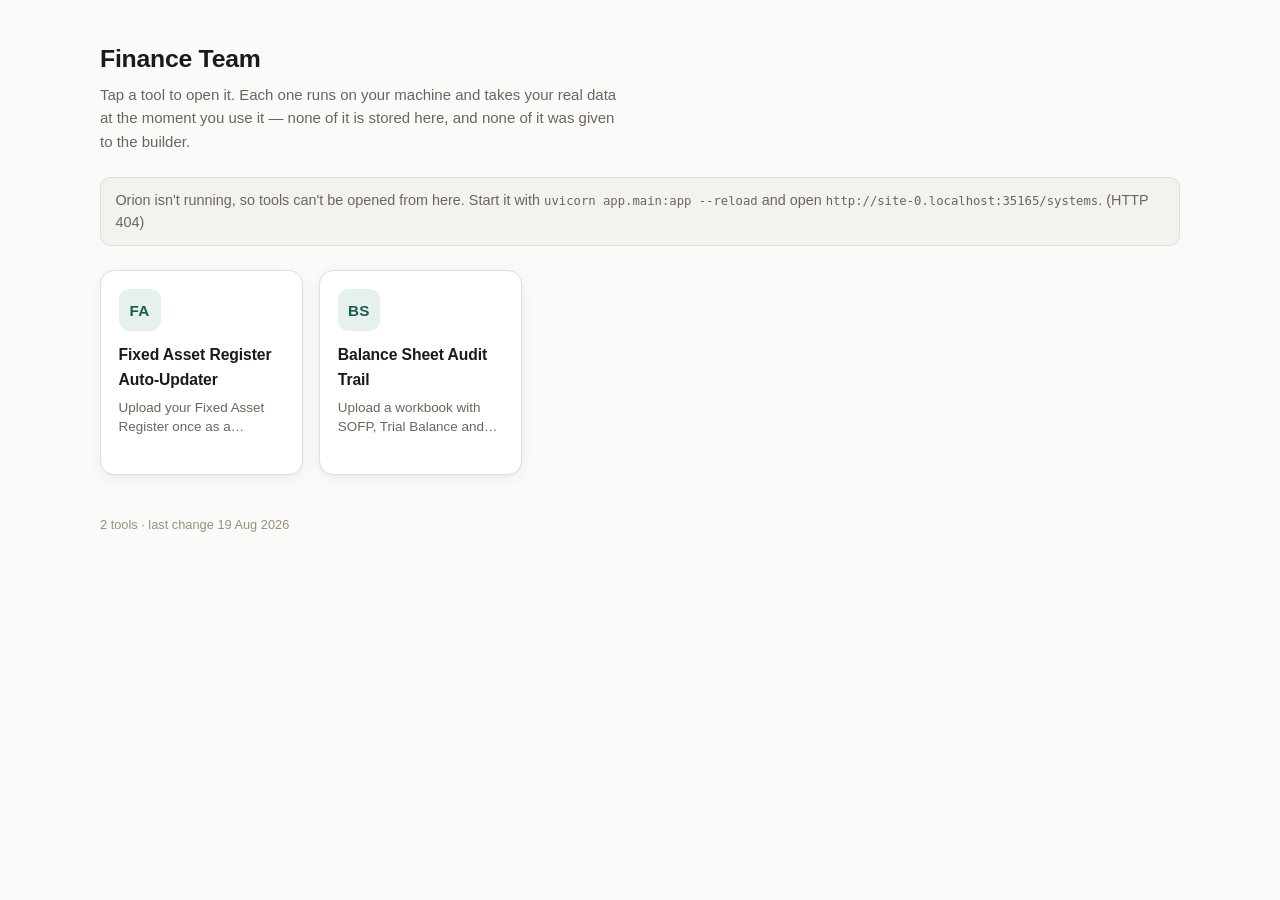
==== index.html @ 0c96b61b "Update fixed-asset-register-auto-updater to v3 Built by Orion — build b_2d794b6d38.  Request: Rather" ====
<!doctype html>
<html lang="en">
<head>
<meta charset="utf-8">
<meta name="viewport" content="width=device-width, initial-scale=1">
<title>Finance Team — tools</title>
<style>
:root {
  --bg: #fbfaf8; --surface: #ffffff; --surface-2: #f4f2ee;
  --border: #e3ded6; --border-strong: #cfc8bd;
  --text: #1c1a17; --text-dim: #6b655c; --text-faint: #97907f;
  --accent: #1f6f5c; --accent-soft: #e6f0ec; --accent-text: #1a5c4d;
  --warn: #8a5a12; --warn-soft: #fbf1de;
  --danger: #9b2c26; --danger-soft: #fbeceb;
  --radius: 10px;
  --shadow: 0 1px 2px rgba(28,26,23,.04), 0 4px 16px rgba(28,26,23,.05);
  --mono: ui-monospace, "SF Mono", Menlo, Consolas, monospace;
}
@media (prefers-color-scheme: dark) {
  :root {
    --bg: #16181a; --surface: #1e2124; --surface-2: #262a2e;
    --border: #333940; --border-strong: #454d56;
    --text: #e9e6e1; --text-dim: #a3a8ae; --text-faint: #757b83;
    --accent: #4db39a; --accent-soft: #1b2f2a; --accent-text: #6fc9b1;
    --warn: #d4a24a; --warn-soft: #2d2618;
    --danger: #e08a83; --danger-soft: #2e1c1b;
    --shadow: 0 1px 2px rgba(0,0,0,.3), 0 4px 16px rgba(0,0,0,.25);
  }
}
* { box-sizing: border-box; }
body {
  margin: 0; padding: 2.5rem 1.5rem 4rem;
  background: var(--bg); color: var(--text);
  font: 15px/1.55 -apple-system, BlinkMacSystemFont, "Segoe UI", Roboto, sans-serif;
}
.wrap { max-width: 1080px; margin: 0 auto; }
header.top { margin-bottom: .5rem; }
h1 { font-size: 1.55rem; margin: 0 0 .3rem; letter-spacing: -.01em; }
.sub { color: var(--text-dim); margin: 0 0 1.5rem; max-width: 62ch; }
.banner {
  border: 1px solid var(--border); background: var(--surface-2);
  color: var(--text-dim); border-radius: var(--radius);
  padding: .7rem .9rem; margin-bottom: 1.5rem; font-size: .9rem;
}
.banner.live { background: var(--accent-soft); border-color: var(--accent); color: var(--accent-text); }
.banner code { font-family: var(--mono); font-size: .85em; }
.grid { display: grid; gap: 1rem; grid-template-columns: repeat(auto-fill, minmax(200px, 1fr)); }
.tile {
  position: relative;
  background: var(--surface); border: 1px solid var(--border);
  border-radius: 14px; box-shadow: var(--shadow);
  padding: 1.15rem 1.1rem 1rem;
  display: flex; flex-direction: column; gap: .45rem;
  cursor: pointer; text-align: left;
  transition: transform .12s ease, border-color .12s ease, box-shadow .12s ease;
}
.tile:hover, .tile:focus-visible {
  transform: translateY(-2px);
  border-color: var(--accent);
  box-shadow: 0 2px 4px rgba(0,0,0,.06), 0 10px 24px rgba(0,0,0,.09);
  outline: none;
}
.tile:active { transform: translateY(0); }
.glyph {
  width: 42px; height: 42px; border-radius: 11px;
  display: grid; place-items: center; margin-bottom: .3rem;
  background: var(--accent-soft); color: var(--accent-text);
  font-weight: 700; font-size: .95rem; letter-spacing: .02em;
}
.tile-name { font-weight: 620; font-size: .98rem; letter-spacing: -.005em; }
.tile-sub {
  color: var(--text-dim); font-size: .84rem; line-height: 1.4;
  display: -webkit-box; -webkit-line-clamp: 2; -webkit-box-orient: vertical;
  overflow: hidden;
}
.tile-status { font-size: .78rem; color: var(--text-faint); min-height: 1.1em; }
.tile-status.up { color: var(--accent-text); font-weight: 600; }
.tile-status.bad { color: var(--danger); }
.tile-status.busy { color: var(--text-dim); }
.tile-stop {
  position: absolute; top: .7rem; right: .7rem;
  font: inherit; font-size: .74rem; padding: .15rem .45rem; cursor: pointer;
  border-radius: 6px; border: 1px solid var(--border-strong);
  background: var(--surface); color: var(--text-dim);
}
.tile-stop:hover { color: var(--danger); border-color: var(--danger); }
/* Running: a quiet dot in the corner, the way a phone marks a live app. */
.tile.is-up .glyph { box-shadow: 0 0 0 2px var(--accent); }
.tile-idle { cursor: default; opacity: .6; }
.tile-idle:hover { transform: none; border-color: var(--border); box-shadow: var(--shadow); }
.tile-idle .glyph { background: var(--surface-2); color: var(--text-faint); }
.empty {
  grid-column: 1 / -1; color: var(--text-dim);
  background: var(--surface); border: 1px dashed var(--border);
  border-radius: 14px; padding: 2rem 1.2rem; text-align: center;
}
.empty h2 { margin: 0 0 .3rem; font-size: 1rem; }
.empty p { margin: 0; font-size: .9rem; }
footer { margin-top: 2.5rem; color: var(--text-faint); font-size: .8rem; }
</style>
</head>
<body>
<div class="wrap">
  <header class="top">
    <h1>Finance Team</h1>
    <p class="sub">Tap a tool to open it. Each one runs on your machine and takes your
    real data at the moment you use it — none of it is stored here, and none of it
    was given to the builder.</p>
  </header>

  <div class="banner" id="banner">Checking whether Orion is running…</div>

  <div class="grid" id="grid">
      <article class="tile" data-slug="fixed-asset-register-auto-updater" role="button" tabindex="0"
               aria-label="Open Fixed Asset Register Auto-Updater" title="Upload your Fixed Asset Register once as a baseline, then each period upload that period&#x27;s invoices and GL; the tool files new purchases into the correct existing asset tab, calculates depreciation the same way the register already does, applies disposals to the matching existing row, and lists anything it couldn&#x27;t confidently resolve for you to handle by hand. — bring: The current Fixed Asset Register as an Excel workbook (.xlsx/.xlsm), uploaded once as the baseline; Each period: the new invoices as PDF or image files (including scans/photos), plus the GL covering those same transactions as .xlsx/.xlsm/.xls/.csv (a flat table with a Date, Amount and Account/Classification header row) — or the same FAR/GL workbook if the GL lives inside it as a sheet">
        <span class="glyph" aria-hidden="true">FA</span>
        <span class="tile-name">Fixed Asset Register Auto-Updater</span>
        <span class="tile-sub">Upload your Fixed Asset Register once as a baseline, then each period upload that period&#x27;s invoices and GL; the tool files new purchases into the correct existing asset tab, calculates depreciation the same way the register already does, applies disposals to the matching existing row, and lists anything it couldn&#x27;t confidently resolve for you to handle by hand.</span>
        <span class="tile-status" data-role="status"></span>
        <button class="tile-stop" data-act="stop" hidden
                aria-label="Stop Fixed Asset Register Auto-Updater">Stop</button>
      </article>

      <article class="tile" data-slug="balance-sheet-audit-trail" role="button" tabindex="0"
               aria-label="Open Balance Sheet Audit Trail" title="Upload a workbook with SOFP, Trial Balance and General Ledger sheets and get a line-by-line audit trail showing how each Statement of Financial Position figure ties back to its supporting TB accounts and GL transactions, with unmapped accounts flagged for you to assign. — bring: An Excel workbook (.xlsx or .xlsm) containing a Statement of Financial Position (SOFP) sheet, a Trial Balance (TB) sheet, and a General Ledger (GL) sheet with one transaction block per account">
        <span class="glyph" aria-hidden="true">BS</span>
        <span class="tile-name">Balance Sheet Audit Trail</span>
        <span class="tile-sub">Upload a workbook with SOFP, Trial Balance and General Ledger sheets and get a line-by-line audit trail showing how each Statement of Financial Position figure ties back to its supporting TB accounts and GL transactions, with unmapped accounts flagged for you to assign.</span>
        <span class="tile-status" data-role="status"></span>
        <button class="tile-stop" data-act="stop" hidden
                aria-label="Stop Balance Sheet Audit Trail">Stop</button>
      </article>
  </div>

  <footer>2 tools · last change 19 Aug 2026</footer>
</div>

<script>
const DATA = {"defaultOrigin": "http://127.0.0.1:8000", "features": [{"assumptions": ["The baseline FAR's existing tab/column layout is exactly what future updates should match; no new tab, column, or asset class is ever added", "The GL is a flat table with a recognizable header row (not a sectioned ledger export with account names as row headings and no repeated header)", "An invoice matches a GL line by amount + date within a tolerance window, boosted by vendor/reference where present; more than one plausible match is treated as an exception rather than guessed", "The period each run covers is derived automatically from the register's own last recorded closing position through to the latest transaction date found in that run's own files \u2014 never asked of the user", "Only text-based PDFs and plain image files (PNG/JPG/TIFF/BMP) are read automatically via the built-in local OCR engine; scanned PDFs without a text layer are not"], "created_at": "2026-08-18T18:51:06.018829+00:00", "expects": ["The current Fixed Asset Register as an Excel workbook (.xlsx/.xlsm), uploaded once as the baseline", "Each period: the new invoices as PDF or image files (including scans/photos), plus the GL covering those same transactions as .xlsx/.xlsm/.xls/.csv (a flat table with a Date, Amount and Account/Classification header row) \u2014 or the same FAR/GL workbook if the GL lives inside it as a sheet"], "gaps": ["Reading a 'sectioned ledger' style register (account-code-and-name row followed by unlabeled purchase rows, no repeated header, running-total rows like 'Initial Balance'/'Subtotal' interspersed) was requested but is not implemented in this version \u2014 the finance user tried an earlier attempt at this and asked to undo it, so the tool still requires the GL to be a flat table with a recognizable header row; a sectioned-ledger register upload will be reported as unrecognized rather than parsed", "Vendor/tax/approval information is not extracted from invoices, and disposals are recognized only from GL narration keywords (disposal, written off, scrap, sold), not from an explicit disposal flag"], "history": [{"at": "2026-08-18T18:51:06.018829+00:00", "build_id": "b_fd56922892", "prompt": "Develop an automated Fixed Asset Register (FAR) Update Feature for our centralized Accounting & Finance Dashboard.\r\n\r\nThe purpose of this feature is to continuously update an existing Fixed Asset Register from its current closing position onwards, without requiring the user to rebuild or manually update the FAR.\r\n\r\nThe user will upload the existing FAR ONCE as the BASELINE. The uploaded FAR is the source of truth for the existing FAR structure and accounting treatment. The feature must inspect the uploaded FAR and automatically understand its existing tabs, asset classes, columns, formatting, depreciation rates, depreciation calculations, schedules, formulas and overall structure. Do not create a new FAR structure or ask the user to define these items separately. Simply preserve and follow the structure already present in the uploaded FAR.\r\n\r\nAfter the baseline FAR has been uploaded, whenever the user wants to update it for a subsequent period/year, the user will provide:\r\n\r\n1. The fixed asset addition invoices for that period/year.\r\n2. The relevant General Ledger (GL) for those transactions.\r\n\r\nThe feature must use the two inputs for different purposes:\r\n\r\n- INVOICES should be used to obtain the detailed information required to update the FAR, including asset description, invoice date, vendor, invoice/reference number, amount and any other relevant information available on the invoice.\r\n- GL should be used primarily for classification and accounting validation, particularly to determine which existing asset-class tab/head the transaction belongs to and to validate the relevant accounting entry.\r\n\r\nThe feature should therefore match and use the invoice and GL together rather than relying on either source alone.\r\n\r\nFor example, if an invoice contains the purchase of a laptop and the corresponding GL identifies the transaction under Computer Equipment, the feature should automatically add the asset to the existing Computer Equipment section/tab of the FAR and populate the relevant information using the invoice.\r\n\r\nThe feature must NOT overwrite or recreate the historical FAR. It should take the existing FAR closing position as the starting point and add/process only the transactions occurring after that position.\r\n\r\nEvery time an update is performed, the feature should automatically:\r\n\r\n- Identify the new fixed asset additions from the provided invoices and GL.\r\n- Match the invoices with the relevant GL transactions.\r\n- Determine the appropriate existing asset class using the GL classification.\r\n- Extract the detailed asset information from the invoices.\r\n- Add the new assets to the appropriate existing FAR tab/listing.\r\n- Follow the exact presentation, columns, formulas and structure already used in the uploaded FAR.\r\n- Continue the existing depreciation schedule for the newly added assets.\r\n- Update the relevant depreciation and carrying amounts within the FAR in the same manner as the existing assets.\r\n- Preserve all previously recorded assets and historical information.\r\n- Avoid duplicating assets or transactions that are already present in the FAR.\r\n\r\nDEPRECIATION RULE:\r\n\r\nFor newly added assets, the month of purchase must be treated as a full month for depreciation purposes.\r\n\r\nIf an asset is purchased at any date during a month, depreciation for the entire month must be charged.\r\n\r\nIf an asset is disposed of during a month, no depreciation should be charged for the month of disposal. Depreciation should therefore stop in the month immediately preceding the disposal month.\r\n\r\nThe depreciation rate, useful life, calculation method and presentation must NOT be separately provided by the user. The feature must identify and follow the rules already present in the uploaded FAR.\r\n\r\nThe same principle applies to all other FAR-related structure and accounting treatment: the uploaded FAR is the reference point and should be followed.\r\n\r\nIf disposal transactions are identifiable from the provided GL/supporting information, update the relevant existing asset rather than treating the disposal as a new addition, and apply the existing FAR's disposal treatment together with the depreciation rule above.\r\n\r\nThe feature must also perform reasonable validation while processing the update. It should identify duplicate transactions, invoices that cannot be matched with the GL, GL transactions that cannot be matched with an invoice, amount mismatches, or transactions that cannot be reliably classified.\r\n\r\nDo not repeatedly ask the user routine accounting or formatting questions. The feature should make these decisions by inspecting the existing FAR and applying the workflow defined above.\r\n\r\nOnly flag an item for user review when the information genuinely cannot be determined from the uploaded FAR, invoices and GL. Such items should be clearly identified as exceptions rather than being guessed or incorrectly incorporated into the FAR.\r\n\r\nThe key workflow is:\r\n\r\nBASELINE FAR \u2192 uploaded once and treated as the master/source of truth.\r\n\r\nSUBSEQUENT PERIOD \u2192 upload invoices + relevant GL \u2192 feature automatically identifies, classifies and adds the new assets \u2192 calculates/updates depreciation \u2192 preserves the existing FAR \u2192 produces the updated FAR.\r\n\r\nFor every future update, the latest updated FAR should become the new starting point, so the user only needs to provide the new period's invoices and GL.\r\n\r\nThe final result must be the SAME FAR updated from its existing closing position onwards, with the new additions and related depreciation incorporated into the appropriate existing sections/tabs, without requiring the user to manually restructure, classify or rebuild the FAR.", "version": 1}, {"at": "2026-08-19T07:08:40.859907+00:00", "build_id": "b_ab25eb7d11", "prompt": "When i upload OCR it says The OCR engine (tesseract) is not installed on this machine, so image invoices cannot be read automatically.", "version": 2}, {"at": "2026-08-19T08:39:10.944496+00:00", "build_id": "b_2d794b6d38", "prompt": "Rather than rejecting the file, it should be smart enough to:\r\n\r\nNotice when a row is just an account name (like \"41501 Computer Equipments\") sitting by itself \u2014 and treat everything below it as belonging to that account, until the next account name shows up.\r\nSkip non-transaction rows like \"Initial Balance\" or subtotal rows \u2014 those aren't individual purchases, they're running totals.\r\nFigure out which column is the date and which is the amount by looking at the actual data in each row (dates look like dates, amounts are numbers), rather than requiring a labeled header that says \"Date\" or \"Amount\" whatever info is missing get it from the invoice", "version": 3}], "prompt": "Rather than rejecting the file, it should be smart enough to:\r\n\r\nNotice when a row is just an account name (like \"41501 Computer Equipments\") sitting by itself \u2014 and treat everything below it as belonging to that account, until the next account name shows up.\r\nSkip non-transaction rows like \"Initial Balance\" or subtotal rows \u2014 those aren't individual purchases, they're running totals.\r\nFigure out which column is the date and which is the amount by looking at the actual data in each row (dates look like dates, amounts are numbers), rather than requiring a labeled header that says \"Date\" or \"Amount\" whatever info is missing get it from the invoice", "run": {"health_path": "/health", "install": ["pip install -r requirements.txt"], "port": 8000, "start": "python app.py"}, "slug": "fixed-asset-register-auto-updater", "summary": "Upload your Fixed Asset Register once as a baseline, then each period upload that period's invoices and GL; the tool files new purchases into the correct existing asset tab, calculates depreciation the same way the register already does, applies disposals to the matching existing row, and lists anything it couldn't confidently resolve for you to handle by hand.", "system_id": "fixed-asset-register-auto-updater", "title": "Fixed Asset Register Auto-Updater", "updated_at": "2026-08-19T08:39:10.944496+00:00", "version": 3}, {"assumptions": ["The SOFP sheet has a row of year headers and uses the most recent year's column as the reported closing balance", "The TB sheet has Debit/Credit columns (or a single Closing Balance column); when several Debit/Credit pairs exist, the one labelled End/Closing is used", "The GL sheet has one block per account: an account-name row, an optional Initial Balance row, then Date/Debit/Credit/Balance transaction rows", "Automatic TB-to-SOFP-line and GL-to-TB-account matching is a starting suggestion based on name similarity and common accounting terms, not guaranteed to be fully correct", "Nothing is persisted to disk; uploaded workbooks and reconciliation state live only in server memory for the running process"], "created_at": "2026-07-30T17:51:16.544197+00:00", "expects": ["An Excel workbook (.xlsx or .xlsm) containing a Statement of Financial Position (SOFP) sheet, a Trial Balance (TB) sheet, and a General Ledger (GL) sheet with one transaction block per account"], "gaps": ["Note-linked disclosures (separate note sheets referenced by a Note column on the SOFP) are not cross-referenced automatically", "Sign-convention mismatches are flagged, not auto-corrected, since the correct convention can't be inferred reliably from the data alone"], "history": [{"at": "2026-07-30T17:51:16.544197+00:00", "build_id": "b_49e3ebe32c", "prompt": "Create a generic Balance Sheet Audit Support feature that accepts an uploaded Excel workbook (following the same structure as the provided sample workbook) as input. The workbook will contain at least three sheets: \"SOFP\", \"TB New 2025\", and \"GL New 2025\" (or equivalent configurable sheet names). The feature should automatically read the workbook, identify the Statement of Financial Position (SOFP), Trial Balance (TB), and General Ledger (GL) data, and generate an end-to-end audit trail for every Balance Sheet head. For each SOFP closing balance, identify the relevant TB and GL account(s), derive the closing balance from the underlying GL data, present a detailed breakup showing how the reported balance is composed, reconcile the aggregated GL balance with the reported SOFP balance, and clearly flag any differences, missing mappings, or unreconciled amounts. The output should be a structured audit report that enables Finance and Audit teams to trace every reported Balance Sheet figure back to its supporting ledger accounts and transactions without manually reviewing the entire General Ledger. The implementation should work for any uploaded workbook that follows the same tabular structure as the sample, rather than being hardcoded to a specific file.", "version": 1}, {"at": "2026-07-30T17:58:37.352747+00:00", "build_id": "b_e6db6c7034", "prompt": "when i hover on view transcations/unmap when one of the sofp is expanded its blue over blue and affects readibility can you fix that", "version": 2}, {"at": "2026-07-31T11:00:24.804353+00:00", "build_id": "b_f8fab9505d", "prompt": "dark mode integration", "version": 3}], "prompt": "dark mode integration", "run": {"health_path": "/", "install": ["pip install -r requirements.txt"], "port": 8000, "start": "python main.py"}, "slug": "balance-sheet-audit-trail", "summary": "Upload a workbook with SOFP, Trial Balance and General Ledger sheets and get a line-by-line audit trail showing how each Statement of Financial Position figure ties back to its supporting TB accounts and GL transactions, with unmapped accounts flagged for you to assign.", "system_id": "balance-sheet-audit-trail", "title": "Balance Sheet Audit Trail", "updated_at": "2026-07-31T11:00:24.804353+00:00", "version": 3}]};
// Served by Orion -> talk to the same origin. Opened as a file:// copy -> fall
// back to where Orion normally listens, which its CORS config already allows.
const ORIGIN = location.protocol.startsWith("http") ? location.origin : DATA.defaultOrigin;
const api = (path, opts) => fetch(ORIGIN + path, opts);
const banner = document.getElementById("banner");
const grid = document.getElementById("grid");
let LIVE = false;

const tile = (slug) => grid.querySelector('.tile[data-slug="' + CSS.escape(slug) + '"]');
const statusEl = (slug) => tile(slug) && tile(slug).querySelector('[data-role="status"]');
const setStatus = (slug, text, cls) => {
  const el = statusEl(slug);
  if (el) { el.className = "tile-status " + (cls || ""); el.textContent = text; }
};
const esc = (s) => String(s).replace(/[&<>"]/g, (c) =>
  ({ "&": "&amp;", "<": "&lt;", ">": "&gt;", '"': "&quot;" })[c]);

function offline(reason) {
  LIVE = false;
  banner.className = "banner";
  banner.innerHTML =
    "Orion isn't running, so tools can't be opened from here. Start it with " +
    "<code>uvicorn app.main:app --reload</code> and open <code>" + esc(ORIGIN) +
    "/systems</code>." + (reason ? " (" + esc(reason) + ")" : "");
}

function online() {
  LIVE = true;
  banner.className = "banner live";
  banner.textContent = "Ready — tap a tool to open it.";
}

function applyRunning(running) {
  const live = new Map(running.map((r) => [r.slug, r]));
  for (const f of DATA.features) {
    const host = tile(f.slug);
    if (!host) continue;
    const app = live.get(f.slug);
    const stopBtn = host.querySelector('[data-act="stop"]');
    host.classList.toggle("is-up", Boolean(app));
    if (app) {
      host.dataset.url = app.url;
      setStatus(f.slug, "Running", "up");
      if (stopBtn) stopBtn.hidden = false;
    } else {
      delete host.dataset.url;
      // Leave a message this session put there (an error, "Stopped"); only
      // clear a stale "Running" badge.
      const el = statusEl(f.slug);
      if (el && el.classList.contains("up")) setStatus(f.slug, "");
      if (stopBtn) stopBtn.hidden = true;
    }
  }
}

async function refresh() {
  try {
    const res = await api("/api/systems");
    if (!res.ok) throw new Error("HTTP " + res.status);
    const body = await res.json();
    online();
    applyRunning(body.running || []);
  } catch (err) {
    offline(err.message);
  }
}

async function openTool(slug) {
  const host = tile(slug);
  if (!host || host.dataset.busy) return;

  // Already running: just bring it to the front, no round trip.
  if (host.dataset.url) {
    window.open(host.dataset.url, "_blank", "noopener");
    return;
  }

  host.dataset.busy = "1";
  setStatus(slug, "Starting…", "busy");
  try {
    const res = await api("/api/systems/" + encodeURIComponent(slug) + "/launch", {
      method: "POST",
    });
    const body = await res.json();
    if (!res.ok) throw new Error(body.detail || "failed to start");
    if (body.url) {
      host.dataset.url = body.url;
      host.classList.add("is-up");
      setStatus(slug, "Running", "up");
      const stopBtn = host.querySelector('[data-act="stop"]');
      if (stopBtn) stopBtn.hidden = false;
      window.open(body.url, "_blank", "noopener");
    } else {
      setStatus(slug, body.detail || "Finished", "up");
    }
  } catch (err) {
    setStatus(slug, err.message, "bad");
  } finally {
    delete host.dataset.busy;
  }
}

async function stopTool(slug) {
  const host = tile(slug);
  const stopBtn = host && host.querySelector('[data-act="stop"]');
  if (stopBtn) stopBtn.disabled = true;
  try {
    const res = await api("/api/systems/" + encodeURIComponent(slug) + "/stop", {
      method: "POST",
    });
    if (!res.ok) throw new Error("HTTP " + res.status);
    delete host.dataset.url;
    host.classList.remove("is-up");
    setStatus(slug, "Stopped");
    if (stopBtn) stopBtn.hidden = true;
  } catch (err) {
    setStatus(slug, err.message, "bad");
  } finally {
    if (stopBtn) stopBtn.disabled = false;
  }
}

grid.addEventListener("click", (event) => {
  const host = event.target.closest(".tile");
  if (!host || host.classList.contains("tile-idle")) return;
  // The Stop control sits inside the tile, so it has to claim the click before
  // the tile's own handler treats it as "open me".
  if (event.target.closest('[data-act="stop"]')) {
    event.stopPropagation();
    stopTool(host.dataset.slug);
    return;
  }
  openTool(host.dataset.slug);
});

grid.addEventListener("keydown", (event) => {
  if (event.key !== "Enter" && event.key !== " ") return;
  const host = event.target.closest(".tile");
  if (!host || host.classList.contains("tile-idle")) return;
  event.preventDefault();
  openTool(host.dataset.slug);
});

refresh();
setInterval(refresh, 15000);
</script>
</body>
</html>
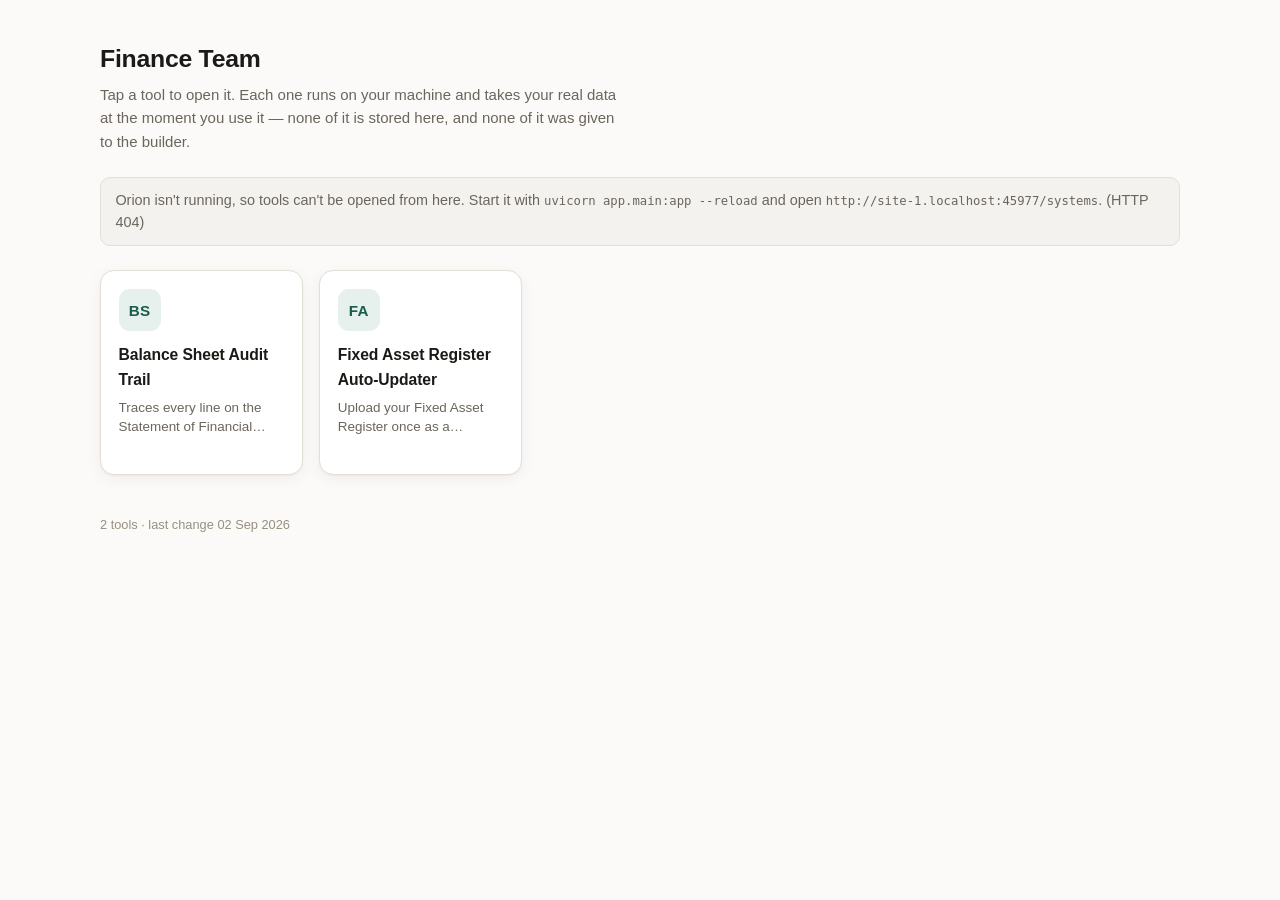
==== commit 60fa922f: "Update balance-sheet-audit-trail to v4 Built by Orion — build b_b82469fa67.  Request: in addition to" ====
--- a/index.html
+++ b/index.html
@@ -111,6 +111,16 @@
   <div class="banner" id="banner">Checking whether Orion is running…</div>
 
   <div class="grid" id="grid">
+      <article class="tile" data-slug="balance-sheet-audit-trail" role="button" tabindex="0"
+               aria-label="Open Balance Sheet Audit Trail" title="Traces every line on the Statement of Financial Position back to its supporting Trial Balance accounts and General Ledger transactions, flagging anything that doesn&#x27;t reconcile. Data can come from an Excel upload (SOFP/TB/GL) or a direct read-only pull from the connected staging Odoo instance for a chosen date range. — bring: Either: the three Excel sheets (.xlsx/.xlsm) — Statement of Financial Position (SOFP), Trial Balance (TB) and General Ledger (GL) — in the same layout the tool already expects; Or: a start and end date for a period to pull directly from the connected staging Odoo instance (requires ODOO_URL/ODOO_DB/ODOO_USERNAME/ODOO_API_KEY to be set on the server; no credentials are entered in the browser)">
+        <span class="glyph" aria-hidden="true">BS</span>
+        <span class="tile-name">Balance Sheet Audit Trail</span>
+        <span class="tile-sub">Traces every line on the Statement of Financial Position back to its supporting Trial Balance accounts and General Ledger transactions, flagging anything that doesn&#x27;t reconcile. Data can come from an Excel upload (SOFP/TB/GL) or a direct read-only pull from the connected staging Odoo instance for a chosen date range.</span>
+        <span class="tile-status" data-role="status"></span>
+        <button class="tile-stop" data-act="stop" hidden
+                aria-label="Stop Balance Sheet Audit Trail">Stop</button>
+      </article>
+
       <article class="tile" data-slug="fixed-asset-register-auto-updater" role="button" tabindex="0"
                aria-label="Open Fixed Asset Register Auto-Updater" title="Upload your Fixed Asset Register once as a baseline, then each period upload that period&#x27;s invoices and GL; the tool files new purchases into the correct existing asset tab, calculates depreciation the same way the register already does, applies disposals to the matching existing row, and lists anything it couldn&#x27;t confidently resolve for you to handle by hand. — bring: The current Fixed Asset Register as an Excel workbook (.xlsx/.xlsm), uploaded once as the baseline; Each period: the new invoices as PDF or image files (including scans/photos), plus the GL covering those same transactions as .xlsx/.xlsm/.xls/.csv (a flat table with a Date, Amount and Account/Classification header row) — or the same FAR/GL workbook if the GL lives inside it as a sheet">
         <span class="glyph" aria-hidden="true">FA</span>
@@ -120,23 +130,13 @@
         <button class="tile-stop" data-act="stop" hidden
                 aria-label="Stop Fixed Asset Register Auto-Updater">Stop</button>
       </article>
-
-      <article class="tile" data-slug="balance-sheet-audit-trail" role="button" tabindex="0"
-               aria-label="Open Balance Sheet Audit Trail" title="Upload a workbook with SOFP, Trial Balance and General Ledger sheets and get a line-by-line audit trail showing how each Statement of Financial Position figure ties back to its supporting TB accounts and GL transactions, with unmapped accounts flagged for you to assign. — bring: An Excel workbook (.xlsx or .xlsm) containing a Statement of Financial Position (SOFP) sheet, a Trial Balance (TB) sheet, and a General Ledger (GL) sheet with one transaction block per account">
-        <span class="glyph" aria-hidden="true">BS</span>
-        <span class="tile-name">Balance Sheet Audit Trail</span>
-        <span class="tile-sub">Upload a workbook with SOFP, Trial Balance and General Ledger sheets and get a line-by-line audit trail showing how each Statement of Financial Position figure ties back to its supporting TB accounts and GL transactions, with unmapped accounts flagged for you to assign.</span>
-        <span class="tile-status" data-role="status"></span>
-        <button class="tile-stop" data-act="stop" hidden
-                aria-label="Stop Balance Sheet Audit Trail">Stop</button>
-      </article>
   </div>
 
-  <footer>2 tools · last change 19 Aug 2026</footer>
+  <footer>2 tools · last change 02 Sep 2026</footer>
 </div>
 
 <script>
-const DATA = {"defaultOrigin": "http://127.0.0.1:8000", "features": [{"assumptions": ["The baseline FAR's existing tab/column layout is exactly what future updates should match; no new tab, column, or asset class is ever added", "The GL is a flat table with a recognizable header row (not a sectioned ledger export with account names as row headings and no repeated header)", "An invoice matches a GL line by amount + date within a tolerance window, boosted by vendor/reference where present; more than one plausible match is treated as an exception rather than guessed", "The period each run covers is derived automatically from the register's own last recorded closing position through to the latest transaction date found in that run's own files \u2014 never asked of the user", "Only text-based PDFs and plain image files (PNG/JPG/TIFF/BMP) are read automatically via the built-in local OCR engine; scanned PDFs without a text layer are not"], "created_at": "2026-08-18T18:51:06.018829+00:00", "expects": ["The current Fixed Asset Register as an Excel workbook (.xlsx/.xlsm), uploaded once as the baseline", "Each period: the new invoices as PDF or image files (including scans/photos), plus the GL covering those same transactions as .xlsx/.xlsm/.xls/.csv (a flat table with a Date, Amount and Account/Classification header row) \u2014 or the same FAR/GL workbook if the GL lives inside it as a sheet"], "gaps": ["Reading a 'sectioned ledger' style register (account-code-and-name row followed by unlabeled purchase rows, no repeated header, running-total rows like 'Initial Balance'/'Subtotal' interspersed) was requested but is not implemented in this version \u2014 the finance user tried an earlier attempt at this and asked to undo it, so the tool still requires the GL to be a flat table with a recognizable header row; a sectioned-ledger register upload will be reported as unrecognized rather than parsed", "Vendor/tax/approval information is not extracted from invoices, and disposals are recognized only from GL narration keywords (disposal, written off, scrap, sold), not from an explicit disposal flag"], "history": [{"at": "2026-08-18T18:51:06.018829+00:00", "build_id": "b_fd56922892", "prompt": "Develop an automated Fixed Asset Register (FAR) Update Feature for our centralized Accounting & Finance Dashboard.\r\n\r\nThe purpose of this feature is to continuously update an existing Fixed Asset Register from its current closing position onwards, without requiring the user to rebuild or manually update the FAR.\r\n\r\nThe user will upload the existing FAR ONCE as the BASELINE. The uploaded FAR is the source of truth for the existing FAR structure and accounting treatment. The feature must inspect the uploaded FAR and automatically understand its existing tabs, asset classes, columns, formatting, depreciation rates, depreciation calculations, schedules, formulas and overall structure. Do not create a new FAR structure or ask the user to define these items separately. Simply preserve and follow the structure already present in the uploaded FAR.\r\n\r\nAfter the baseline FAR has been uploaded, whenever the user wants to update it for a subsequent period/year, the user will provide:\r\n\r\n1. The fixed asset addition invoices for that period/year.\r\n2. The relevant General Ledger (GL) for those transactions.\r\n\r\nThe feature must use the two inputs for different purposes:\r\n\r\n- INVOICES should be used to obtain the detailed information required to update the FAR, including asset description, invoice date, vendor, invoice/reference number, amount and any other relevant information available on the invoice.\r\n- GL should be used primarily for classification and accounting validation, particularly to determine which existing asset-class tab/head the transaction belongs to and to validate the relevant accounting entry.\r\n\r\nThe feature should therefore match and use the invoice and GL together rather than relying on either source alone.\r\n\r\nFor example, if an invoice contains the purchase of a laptop and the corresponding GL identifies the transaction under Computer Equipment, the feature should automatically add the asset to the existing Computer Equipment section/tab of the FAR and populate the relevant information using the invoice.\r\n\r\nThe feature must NOT overwrite or recreate the historical FAR. It should take the existing FAR closing position as the starting point and add/process only the transactions occurring after that position.\r\n\r\nEvery time an update is performed, the feature should automatically:\r\n\r\n- Identify the new fixed asset additions from the provided invoices and GL.\r\n- Match the invoices with the relevant GL transactions.\r\n- Determine the appropriate existing asset class using the GL classification.\r\n- Extract the detailed asset information from the invoices.\r\n- Add the new assets to the appropriate existing FAR tab/listing.\r\n- Follow the exact presentation, columns, formulas and structure already used in the uploaded FAR.\r\n- Continue the existing depreciation schedule for the newly added assets.\r\n- Update the relevant depreciation and carrying amounts within the FAR in the same manner as the existing assets.\r\n- Preserve all previously recorded assets and historical information.\r\n- Avoid duplicating assets or transactions that are already present in the FAR.\r\n\r\nDEPRECIATION RULE:\r\n\r\nFor newly added assets, the month of purchase must be treated as a full month for depreciation purposes.\r\n\r\nIf an asset is purchased at any date during a month, depreciation for the entire month must be charged.\r\n\r\nIf an asset is disposed of during a month, no depreciation should be charged for the month of disposal. Depreciation should therefore stop in the month immediately preceding the disposal month.\r\n\r\nThe depreciation rate, useful life, calculation method and presentation must NOT be separately provided by the user. The feature must identify and follow the rules already present in the uploaded FAR.\r\n\r\nThe same principle applies to all other FAR-related structure and accounting treatment: the uploaded FAR is the reference point and should be followed.\r\n\r\nIf disposal transactions are identifiable from the provided GL/supporting information, update the relevant existing asset rather than treating the disposal as a new addition, and apply the existing FAR's disposal treatment together with the depreciation rule above.\r\n\r\nThe feature must also perform reasonable validation while processing the update. It should identify duplicate transactions, invoices that cannot be matched with the GL, GL transactions that cannot be matched with an invoice, amount mismatches, or transactions that cannot be reliably classified.\r\n\r\nDo not repeatedly ask the user routine accounting or formatting questions. The feature should make these decisions by inspecting the existing FAR and applying the workflow defined above.\r\n\r\nOnly flag an item for user review when the information genuinely cannot be determined from the uploaded FAR, invoices and GL. Such items should be clearly identified as exceptions rather than being guessed or incorrectly incorporated into the FAR.\r\n\r\nThe key workflow is:\r\n\r\nBASELINE FAR \u2192 uploaded once and treated as the master/source of truth.\r\n\r\nSUBSEQUENT PERIOD \u2192 upload invoices + relevant GL \u2192 feature automatically identifies, classifies and adds the new assets \u2192 calculates/updates depreciation \u2192 preserves the existing FAR \u2192 produces the updated FAR.\r\n\r\nFor every future update, the latest updated FAR should become the new starting point, so the user only needs to provide the new period's invoices and GL.\r\n\r\nThe final result must be the SAME FAR updated from its existing closing position onwards, with the new additions and related depreciation incorporated into the appropriate existing sections/tabs, without requiring the user to manually restructure, classify or rebuild the FAR.", "version": 1}, {"at": "2026-08-19T07:08:40.859907+00:00", "build_id": "b_ab25eb7d11", "prompt": "When i upload OCR it says The OCR engine (tesseract) is not installed on this machine, so image invoices cannot be read automatically.", "version": 2}, {"at": "2026-08-19T08:39:10.944496+00:00", "build_id": "b_2d794b6d38", "prompt": "Rather than rejecting the file, it should be smart enough to:\r\n\r\nNotice when a row is just an account name (like \"41501 Computer Equipments\") sitting by itself \u2014 and treat everything below it as belonging to that account, until the next account name shows up.\r\nSkip non-transaction rows like \"Initial Balance\" or subtotal rows \u2014 those aren't individual purchases, they're running totals.\r\nFigure out which column is the date and which is the amount by looking at the actual data in each row (dates look like dates, amounts are numbers), rather than requiring a labeled header that says \"Date\" or \"Amount\" whatever info is missing get it from the invoice", "version": 3}], "prompt": "Rather than rejecting the file, it should be smart enough to:\r\n\r\nNotice when a row is just an account name (like \"41501 Computer Equipments\") sitting by itself \u2014 and treat everything below it as belonging to that account, until the next account name shows up.\r\nSkip non-transaction rows like \"Initial Balance\" or subtotal rows \u2014 those aren't individual purchases, they're running totals.\r\nFigure out which column is the date and which is the amount by looking at the actual data in each row (dates look like dates, amounts are numbers), rather than requiring a labeled header that says \"Date\" or \"Amount\" whatever info is missing get it from the invoice", "run": {"health_path": "/health", "install": ["pip install -r requirements.txt"], "port": 8000, "start": "python app.py"}, "slug": "fixed-asset-register-auto-updater", "summary": "Upload your Fixed Asset Register once as a baseline, then each period upload that period's invoices and GL; the tool files new purchases into the correct existing asset tab, calculates depreciation the same way the register already does, applies disposals to the matching existing row, and lists anything it couldn't confidently resolve for you to handle by hand.", "system_id": "fixed-asset-register-auto-updater", "title": "Fixed Asset Register Auto-Updater", "updated_at": "2026-08-19T08:39:10.944496+00:00", "version": 3}, {"assumptions": ["The SOFP sheet has a row of year headers and uses the most recent year's column as the reported closing balance", "The TB sheet has Debit/Credit columns (or a single Closing Balance column); when several Debit/Credit pairs exist, the one labelled End/Closing is used", "The GL sheet has one block per account: an account-name row, an optional Initial Balance row, then Date/Debit/Credit/Balance transaction rows", "Automatic TB-to-SOFP-line and GL-to-TB-account matching is a starting suggestion based on name similarity and common accounting terms, not guaranteed to be fully correct", "Nothing is persisted to disk; uploaded workbooks and reconciliation state live only in server memory for the running process"], "created_at": "2026-07-30T17:51:16.544197+00:00", "expects": ["An Excel workbook (.xlsx or .xlsm) containing a Statement of Financial Position (SOFP) sheet, a Trial Balance (TB) sheet, and a General Ledger (GL) sheet with one transaction block per account"], "gaps": ["Note-linked disclosures (separate note sheets referenced by a Note column on the SOFP) are not cross-referenced automatically", "Sign-convention mismatches are flagged, not auto-corrected, since the correct convention can't be inferred reliably from the data alone"], "history": [{"at": "2026-07-30T17:51:16.544197+00:00", "build_id": "b_49e3ebe32c", "prompt": "Create a generic Balance Sheet Audit Support feature that accepts an uploaded Excel workbook (following the same structure as the provided sample workbook) as input. The workbook will contain at least three sheets: \"SOFP\", \"TB New 2025\", and \"GL New 2025\" (or equivalent configurable sheet names). The feature should automatically read the workbook, identify the Statement of Financial Position (SOFP), Trial Balance (TB), and General Ledger (GL) data, and generate an end-to-end audit trail for every Balance Sheet head. For each SOFP closing balance, identify the relevant TB and GL account(s), derive the closing balance from the underlying GL data, present a detailed breakup showing how the reported balance is composed, reconcile the aggregated GL balance with the reported SOFP balance, and clearly flag any differences, missing mappings, or unreconciled amounts. The output should be a structured audit report that enables Finance and Audit teams to trace every reported Balance Sheet figure back to its supporting ledger accounts and transactions without manually reviewing the entire General Ledger. The implementation should work for any uploaded workbook that follows the same tabular structure as the sample, rather than being hardcoded to a specific file.", "version": 1}, {"at": "2026-07-30T17:58:37.352747+00:00", "build_id": "b_e6db6c7034", "prompt": "when i hover on view transcations/unmap when one of the sofp is expanded its blue over blue and affects readibility can you fix that", "version": 2}, {"at": "2026-07-31T11:00:24.804353+00:00", "build_id": "b_f8fab9505d", "prompt": "dark mode integration", "version": 3}], "prompt": "dark mode integration", "run": {"health_path": "/", "install": ["pip install -r requirements.txt"], "port": 8000, "start": "python main.py"}, "slug": "balance-sheet-audit-trail", "summary": "Upload a workbook with SOFP, Trial Balance and General Ledger sheets and get a line-by-line audit trail showing how each Statement of Financial Position figure ties back to its supporting TB accounts and GL transactions, with unmapped accounts flagged for you to assign.", "system_id": "balance-sheet-audit-trail", "title": "Balance Sheet Audit Trail", "updated_at": "2026-07-31T11:00:24.804353+00:00", "version": 3}]};
+const DATA = {"defaultOrigin": "http://127.0.0.1:8000", "features": [{"assumptions": ["The Excel upload path, its expected file layout, and the reconciliation logic are unchanged from the previous version.", "'Pull from Odoo' reads the standard Accounting module records (account.move, account.move.line, account.account) on the staging instance already connected to this tool via environment variables \u2014 not a custom module.", "Only posted (validated) Odoo journal entries are included; draft/unposted entries are excluded, matching a finalized Excel export.", "One company, one period per Odoo pull; no multi-company consolidation and no period-over-period comparison in a single run.", "The Odoo pull is read-only: nothing is written back to Odoo.", "Odoo doesn't export a formatted Statement of Financial Position, so SOFP 'lines' pulled from Odoo are built by grouping account balances under Odoo's own account_type categories (e.g. Cash and Cash Equivalents, Trade and Other Payables) rather than reproducing your organization's exact statement captions.", "Uploaded workbooks and pulled Odoo data live only in server memory for the running process; restarting the app clears all sessions, and nothing from Odoo is cached between runs."], "created_at": "2026-07-30T17:51:16.544197+00:00", "expects": ["Either: the three Excel sheets (.xlsx/.xlsm) \u2014 Statement of Financial Position (SOFP), Trial Balance (TB) and General Ledger (GL) \u2014 in the same layout the tool already expects", "Or: a start and end date for a period to pull directly from the connected staging Odoo instance (requires ODOO_URL/ODOO_DB/ODOO_USERNAME/ODOO_API_KEY to be set on the server; no credentials are entered in the browser)"], "gaps": ["If ODOO_URL/ODOO_DB/ODOO_USERNAME/ODOO_API_KEY aren't set on the server, the 'Pull from Odoo' option will report a clear configuration error and only the Excel upload path will work.", "Note-linked disclosures (separate note sheets referenced by a Note column) are not cross-referenced automatically for either source.", "Sign-convention differences between systems are flagged as a likely mismatch rather than silently corrected."], "history": [{"at": "2026-07-30T17:51:16.544197+00:00", "build_id": "b_49e3ebe32c", "prompt": "Create a generic Balance Sheet Audit Support feature that accepts an uploaded Excel workbook (following the same structure as the provided sample workbook) as input. The workbook will contain at least three sheets: \"SOFP\", \"TB New 2025\", and \"GL New 2025\" (or equivalent configurable sheet names). The feature should automatically read the workbook, identify the Statement of Financial Position (SOFP), Trial Balance (TB), and General Ledger (GL) data, and generate an end-to-end audit trail for every Balance Sheet head. For each SOFP closing balance, identify the relevant TB and GL account(s), derive the closing balance from the underlying GL data, present a detailed breakup showing how the reported balance is composed, reconcile the aggregated GL balance with the reported SOFP balance, and clearly flag any differences, missing mappings, or unreconciled amounts. The output should be a structured audit report that enables Finance and Audit teams to trace every reported Balance Sheet figure back to its supporting ledger accounts and transactions without manually reviewing the entire General Ledger. The implementation should work for any uploaded workbook that follows the same tabular structure as the sample, rather than being hardcoded to a specific file.", "version": 1}, {"at": "2026-07-30T17:58:37.352747+00:00", "build_id": "b_e6db6c7034", "prompt": "when i hover on view transcations/unmap when one of the sofp is expanded its blue over blue and affects readibility can you fix that", "version": 2}, {"at": "2026-07-31T11:00:24.804353+00:00", "build_id": "b_f8fab9505d", "prompt": "dark mode integration", "version": 3}, {"at": "2026-09-02T04:32:26.673681+00:00", "build_id": "b_b82469fa67", "prompt": "in addition to uploading SOFP, TB and GL as Excel files, also add an option pull that data directly from Odoo.", "version": 4}], "prompt": "in addition to uploading SOFP, TB and GL as Excel files, also add an option pull that data directly from Odoo.", "run": {"health_path": "/", "install": ["pip install -r requirements.txt"], "port": 8000, "start": "python main.py"}, "slug": "balance-sheet-audit-trail", "summary": "Traces every line on the Statement of Financial Position back to its supporting Trial Balance accounts and General Ledger transactions, flagging anything that doesn't reconcile. Data can come from an Excel upload (SOFP/TB/GL) or a direct read-only pull from the connected staging Odoo instance for a chosen date range.", "system_id": "balance-sheet-audit-trail", "title": "Balance Sheet Audit Trail", "updated_at": "2026-09-02T04:32:26.673681+00:00", "version": 4}, {"assumptions": ["The baseline FAR's existing tab/column layout is exactly what future updates should match; no new tab, column, or asset class is ever added", "The GL is a flat table with a recognizable header row (not a sectioned ledger export with account names as row headings and no repeated header)", "An invoice matches a GL line by amount + date within a tolerance window, boosted by vendor/reference where present; more than one plausible match is treated as an exception rather than guessed", "The period each run covers is derived automatically from the register's own last recorded closing position through to the latest transaction date found in that run's own files \u2014 never asked of the user", "Only text-based PDFs and plain image files (PNG/JPG/TIFF/BMP) are read automatically via the built-in local OCR engine; scanned PDFs without a text layer are not"], "created_at": "2026-08-18T18:51:06.018829+00:00", "expects": ["The current Fixed Asset Register as an Excel workbook (.xlsx/.xlsm), uploaded once as the baseline", "Each period: the new invoices as PDF or image files (including scans/photos), plus the GL covering those same transactions as .xlsx/.xlsm/.xls/.csv (a flat table with a Date, Amount and Account/Classification header row) \u2014 or the same FAR/GL workbook if the GL lives inside it as a sheet"], "gaps": ["Reading a 'sectioned ledger' style register (account-code-and-name row followed by unlabeled purchase rows, no repeated header, running-total rows like 'Initial Balance'/'Subtotal' interspersed) was requested but is not implemented in this version \u2014 the finance user tried an earlier attempt at this and asked to undo it, so the tool still requires the GL to be a flat table with a recognizable header row; a sectioned-ledger register upload will be reported as unrecognized rather than parsed", "Vendor/tax/approval information is not extracted from invoices, and disposals are recognized only from GL narration keywords (disposal, written off, scrap, sold), not from an explicit disposal flag"], "history": [{"at": "2026-08-18T18:51:06.018829+00:00", "build_id": "b_fd56922892", "prompt": "Develop an automated Fixed Asset Register (FAR) Update Feature for our centralized Accounting & Finance Dashboard.\r\n\r\nThe purpose of this feature is to continuously update an existing Fixed Asset Register from its current closing position onwards, without requiring the user to rebuild or manually update the FAR.\r\n\r\nThe user will upload the existing FAR ONCE as the BASELINE. The uploaded FAR is the source of truth for the existing FAR structure and accounting treatment. The feature must inspect the uploaded FAR and automatically understand its existing tabs, asset classes, columns, formatting, depreciation rates, depreciation calculations, schedules, formulas and overall structure. Do not create a new FAR structure or ask the user to define these items separately. Simply preserve and follow the structure already present in the uploaded FAR.\r\n\r\nAfter the baseline FAR has been uploaded, whenever the user wants to update it for a subsequent period/year, the user will provide:\r\n\r\n1. The fixed asset addition invoices for that period/year.\r\n2. The relevant General Ledger (GL) for those transactions.\r\n\r\nThe feature must use the two inputs for different purposes:\r\n\r\n- INVOICES should be used to obtain the detailed information required to update the FAR, including asset description, invoice date, vendor, invoice/reference number, amount and any other relevant information available on the invoice.\r\n- GL should be used primarily for classification and accounting validation, particularly to determine which existing asset-class tab/head the transaction belongs to and to validate the relevant accounting entry.\r\n\r\nThe feature should therefore match and use the invoice and GL together rather than relying on either source alone.\r\n\r\nFor example, if an invoice contains the purchase of a laptop and the corresponding GL identifies the transaction under Computer Equipment, the feature should automatically add the asset to the existing Computer Equipment section/tab of the FAR and populate the relevant information using the invoice.\r\n\r\nThe feature must NOT overwrite or recreate the historical FAR. It should take the existing FAR closing position as the starting point and add/process only the transactions occurring after that position.\r\n\r\nEvery time an update is performed, the feature should automatically:\r\n\r\n- Identify the new fixed asset additions from the provided invoices and GL.\r\n- Match the invoices with the relevant GL transactions.\r\n- Determine the appropriate existing asset class using the GL classification.\r\n- Extract the detailed asset information from the invoices.\r\n- Add the new assets to the appropriate existing FAR tab/listing.\r\n- Follow the exact presentation, columns, formulas and structure already used in the uploaded FAR.\r\n- Continue the existing depreciation schedule for the newly added assets.\r\n- Update the relevant depreciation and carrying amounts within the FAR in the same manner as the existing assets.\r\n- Preserve all previously recorded assets and historical information.\r\n- Avoid duplicating assets or transactions that are already present in the FAR.\r\n\r\nDEPRECIATION RULE:\r\n\r\nFor newly added assets, the month of purchase must be treated as a full month for depreciation purposes.\r\n\r\nIf an asset is purchased at any date during a month, depreciation for the entire month must be charged.\r\n\r\nIf an asset is disposed of during a month, no depreciation should be charged for the month of disposal. Depreciation should therefore stop in the month immediately preceding the disposal month.\r\n\r\nThe depreciation rate, useful life, calculation method and presentation must NOT be separately provided by the user. The feature must identify and follow the rules already present in the uploaded FAR.\r\n\r\nThe same principle applies to all other FAR-related structure and accounting treatment: the uploaded FAR is the reference point and should be followed.\r\n\r\nIf disposal transactions are identifiable from the provided GL/supporting information, update the relevant existing asset rather than treating the disposal as a new addition, and apply the existing FAR's disposal treatment together with the depreciation rule above.\r\n\r\nThe feature must also perform reasonable validation while processing the update. It should identify duplicate transactions, invoices that cannot be matched with the GL, GL transactions that cannot be matched with an invoice, amount mismatches, or transactions that cannot be reliably classified.\r\n\r\nDo not repeatedly ask the user routine accounting or formatting questions. The feature should make these decisions by inspecting the existing FAR and applying the workflow defined above.\r\n\r\nOnly flag an item for user review when the information genuinely cannot be determined from the uploaded FAR, invoices and GL. Such items should be clearly identified as exceptions rather than being guessed or incorrectly incorporated into the FAR.\r\n\r\nThe key workflow is:\r\n\r\nBASELINE FAR \u2192 uploaded once and treated as the master/source of truth.\r\n\r\nSUBSEQUENT PERIOD \u2192 upload invoices + relevant GL \u2192 feature automatically identifies, classifies and adds the new assets \u2192 calculates/updates depreciation \u2192 preserves the existing FAR \u2192 produces the updated FAR.\r\n\r\nFor every future update, the latest updated FAR should become the new starting point, so the user only needs to provide the new period's invoices and GL.\r\n\r\nThe final result must be the SAME FAR updated from its existing closing position onwards, with the new additions and related depreciation incorporated into the appropriate existing sections/tabs, without requiring the user to manually restructure, classify or rebuild the FAR.", "version": 1}, {"at": "2026-08-19T07:08:40.859907+00:00", "build_id": "b_ab25eb7d11", "prompt": "When i upload OCR it says The OCR engine (tesseract) is not installed on this machine, so image invoices cannot be read automatically.", "version": 2}, {"at": "2026-08-19T08:39:10.944496+00:00", "build_id": "b_2d794b6d38", "prompt": "Rather than rejecting the file, it should be smart enough to:\r\n\r\nNotice when a row is just an account name (like \"41501 Computer Equipments\") sitting by itself \u2014 and treat everything below it as belonging to that account, until the next account name shows up.\r\nSkip non-transaction rows like \"Initial Balance\" or subtotal rows \u2014 those aren't individual purchases, they're running totals.\r\nFigure out which column is the date and which is the amount by looking at the actual data in each row (dates look like dates, amounts are numbers), rather than requiring a labeled header that says \"Date\" or \"Amount\" whatever info is missing get it from the invoice", "version": 3}], "prompt": "Rather than rejecting the file, it should be smart enough to:\r\n\r\nNotice when a row is just an account name (like \"41501 Computer Equipments\") sitting by itself \u2014 and treat everything below it as belonging to that account, until the next account name shows up.\r\nSkip non-transaction rows like \"Initial Balance\" or subtotal rows \u2014 those aren't individual purchases, they're running totals.\r\nFigure out which column is the date and which is the amount by looking at the actual data in each row (dates look like dates, amounts are numbers), rather than requiring a labeled header that says \"Date\" or \"Amount\" whatever info is missing get it from the invoice", "run": {"health_path": "/health", "install": ["pip install -r requirements.txt"], "port": 8000, "start": "python app.py"}, "slug": "fixed-asset-register-auto-updater", "summary": "Upload your Fixed Asset Register once as a baseline, then each period upload that period's invoices and GL; the tool files new purchases into the correct existing asset tab, calculates depreciation the same way the register already does, applies disposals to the matching existing row, and lists anything it couldn't confidently resolve for you to handle by hand.", "system_id": "fixed-asset-register-auto-updater", "title": "Fixed Asset Register Auto-Updater", "updated_at": "2026-08-19T08:39:10.944496+00:00", "version": 3}]};
 // Served by Orion -> talk to the same origin. Opened as a file:// copy -> fall
 // back to where Orion normally listens, which its CORS config already allows.
 const ORIGIN = location.protocol.startsWith("http") ? location.origin : DATA.defaultOrigin;
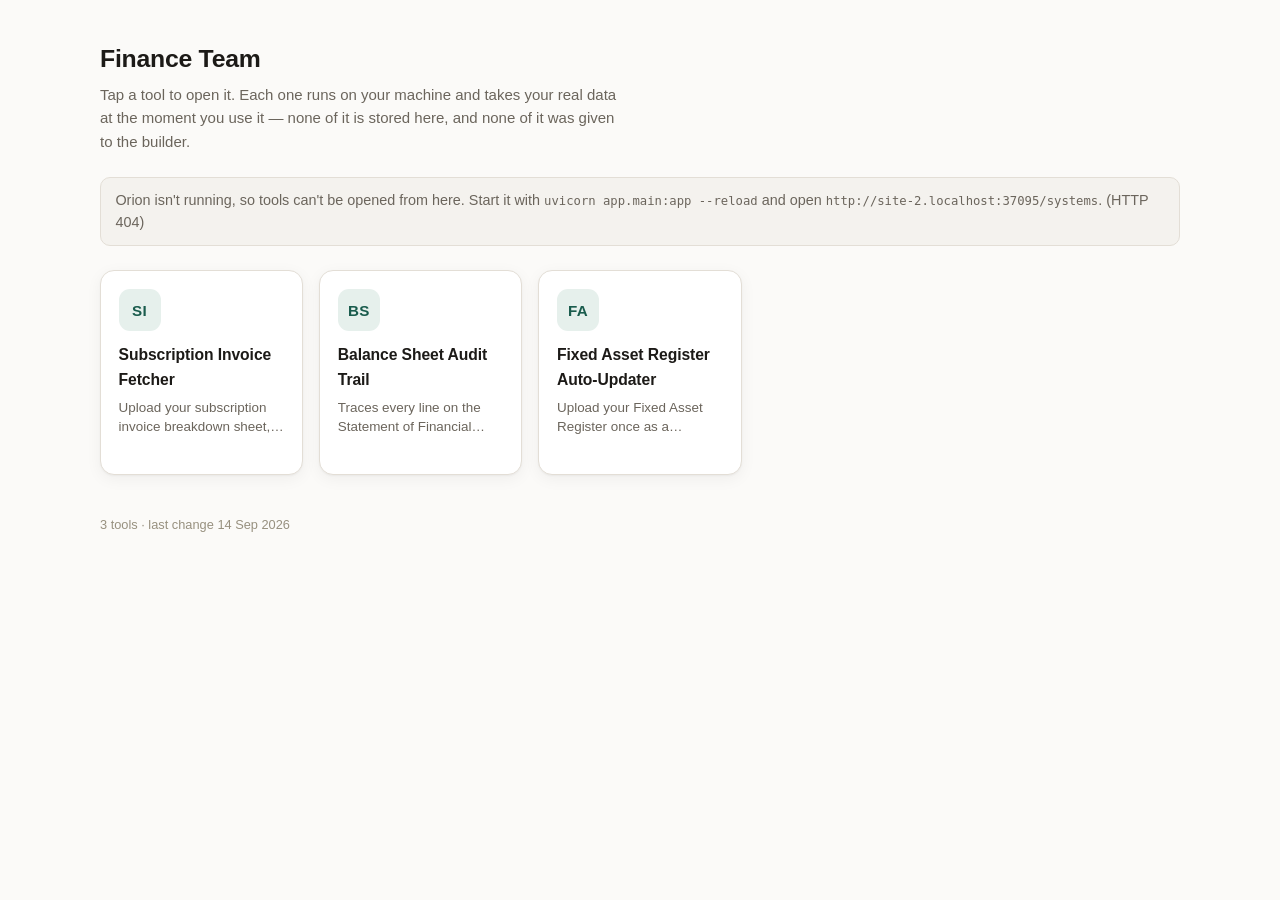
==== commit f2d06d21: "Add subscription-invoice-fetcher Built by Orion — build b_204a1eb1a7.  Request: I have attached a te" ====
--- a/index.html
+++ b/index.html
@@ -111,6 +111,16 @@
   <div class="banner" id="banner">Checking whether Orion is running…</div>
 
   <div class="grid" id="grid">
+      <article class="tile" data-slug="subscription-invoice-fetcher" role="button" tabindex="0"
+               aria-label="Open Subscription Invoice Fetcher" title="Upload your subscription invoice breakdown sheet, connect the admin Gmail inbox once, and get back the same sheet with a Status per row (Found, Found - No Attachment, Not Found, or Missing Data) plus a link to the saved invoice attachment for anything the tool located automatically. — bring: The invoice breakdown sheet as a real .xlsx file with enterprise name, breakdown/description, invoice date, and amount columns; A one-time admin sign-in to the Gmail inbox that receives these invoices (read-only access)">
+        <span class="glyph" aria-hidden="true">SI</span>
+        <span class="tile-name">Subscription Invoice Fetcher</span>
+        <span class="tile-sub">Upload your subscription invoice breakdown sheet, connect the admin Gmail inbox once, and get back the same sheet with a Status per row (Found, Found - No Attachment, Not Found, or Missing Data) plus a link to the saved invoice attachment for anything the tool located automatically.</span>
+        <span class="tile-status" data-role="status"></span>
+        <button class="tile-stop" data-act="stop" hidden
+                aria-label="Stop Subscription Invoice Fetcher">Stop</button>
+      </article>
+
       <article class="tile" data-slug="balance-sheet-audit-trail" role="button" tabindex="0"
                aria-label="Open Balance Sheet Audit Trail" title="Traces every line on the Statement of Financial Position back to its supporting Trial Balance accounts and General Ledger transactions, flagging anything that doesn&#x27;t reconcile. Data can come from an Excel upload (SOFP/TB/GL) or a direct read-only pull from the connected staging Odoo instance for a chosen date range. — bring: Either: the three Excel sheets (.xlsx/.xlsm) — Statement of Financial Position (SOFP), Trial Balance (TB) and General Ledger (GL) — in the same layout the tool already expects; Or: a start and end date for a period to pull directly from the connected staging Odoo instance (requires ODOO_URL/ODOO_DB/ODOO_USERNAME/ODOO_API_KEY to be set on the server; no credentials are entered in the browser)">
         <span class="glyph" aria-hidden="true">BS</span>
@@ -132,11 +142,11 @@
       </article>
   </div>
 
-  <footer>2 tools · last change 02 Sep 2026</footer>
+  <footer>3 tools · last change 14 Sep 2026</footer>
 </div>
 
 <script>
-const DATA = {"defaultOrigin": "http://127.0.0.1:8000", "features": [{"assumptions": ["The Excel upload path, its expected file layout, and the reconciliation logic are unchanged from the previous version.", "'Pull from Odoo' reads the standard Accounting module records (account.move, account.move.line, account.account) on the staging instance already connected to this tool via environment variables \u2014 not a custom module.", "Only posted (validated) Odoo journal entries are included; draft/unposted entries are excluded, matching a finalized Excel export.", "One company, one period per Odoo pull; no multi-company consolidation and no period-over-period comparison in a single run.", "The Odoo pull is read-only: nothing is written back to Odoo.", "Odoo doesn't export a formatted Statement of Financial Position, so SOFP 'lines' pulled from Odoo are built by grouping account balances under Odoo's own account_type categories (e.g. Cash and Cash Equivalents, Trade and Other Payables) rather than reproducing your organization's exact statement captions.", "Uploaded workbooks and pulled Odoo data live only in server memory for the running process; restarting the app clears all sessions, and nothing from Odoo is cached between runs."], "created_at": "2026-07-30T17:51:16.544197+00:00", "expects": ["Either: the three Excel sheets (.xlsx/.xlsm) \u2014 Statement of Financial Position (SOFP), Trial Balance (TB) and General Ledger (GL) \u2014 in the same layout the tool already expects", "Or: a start and end date for a period to pull directly from the connected staging Odoo instance (requires ODOO_URL/ODOO_DB/ODOO_USERNAME/ODOO_API_KEY to be set on the server; no credentials are entered in the browser)"], "gaps": ["If ODOO_URL/ODOO_DB/ODOO_USERNAME/ODOO_API_KEY aren't set on the server, the 'Pull from Odoo' option will report a clear configuration error and only the Excel upload path will work.", "Note-linked disclosures (separate note sheets referenced by a Note column) are not cross-referenced automatically for either source.", "Sign-convention differences between systems are flagged as a likely mismatch rather than silently corrected."], "history": [{"at": "2026-07-30T17:51:16.544197+00:00", "build_id": "b_49e3ebe32c", "prompt": "Create a generic Balance Sheet Audit Support feature that accepts an uploaded Excel workbook (following the same structure as the provided sample workbook) as input. The workbook will contain at least three sheets: \"SOFP\", \"TB New 2025\", and \"GL New 2025\" (or equivalent configurable sheet names). The feature should automatically read the workbook, identify the Statement of Financial Position (SOFP), Trial Balance (TB), and General Ledger (GL) data, and generate an end-to-end audit trail for every Balance Sheet head. For each SOFP closing balance, identify the relevant TB and GL account(s), derive the closing balance from the underlying GL data, present a detailed breakup showing how the reported balance is composed, reconcile the aggregated GL balance with the reported SOFP balance, and clearly flag any differences, missing mappings, or unreconciled amounts. The output should be a structured audit report that enables Finance and Audit teams to trace every reported Balance Sheet figure back to its supporting ledger accounts and transactions without manually reviewing the entire General Ledger. The implementation should work for any uploaded workbook that follows the same tabular structure as the sample, rather than being hardcoded to a specific file.", "version": 1}, {"at": "2026-07-30T17:58:37.352747+00:00", "build_id": "b_e6db6c7034", "prompt": "when i hover on view transcations/unmap when one of the sofp is expanded its blue over blue and affects readibility can you fix that", "version": 2}, {"at": "2026-07-31T11:00:24.804353+00:00", "build_id": "b_f8fab9505d", "prompt": "dark mode integration", "version": 3}, {"at": "2026-09-02T04:32:26.673681+00:00", "build_id": "b_b82469fa67", "prompt": "in addition to uploading SOFP, TB and GL as Excel files, also add an option pull that data directly from Odoo.", "version": 4}], "prompt": "in addition to uploading SOFP, TB and GL as Excel files, also add an option pull that data directly from Odoo.", "run": {"health_path": "/", "install": ["pip install -r requirements.txt"], "port": 8000, "start": "python main.py"}, "slug": "balance-sheet-audit-trail", "summary": "Traces every line on the Statement of Financial Position back to its supporting Trial Balance accounts and General Ledger transactions, flagging anything that doesn't reconcile. Data can come from an Excel upload (SOFP/TB/GL) or a direct read-only pull from the connected staging Odoo instance for a chosen date range.", "system_id": "balance-sheet-audit-trail", "title": "Balance Sheet Audit Trail", "updated_at": "2026-09-02T04:32:26.673681+00:00", "version": 4}, {"assumptions": ["The baseline FAR's existing tab/column layout is exactly what future updates should match; no new tab, column, or asset class is ever added", "The GL is a flat table with a recognizable header row (not a sectioned ledger export with account names as row headings and no repeated header)", "An invoice matches a GL line by amount + date within a tolerance window, boosted by vendor/reference where present; more than one plausible match is treated as an exception rather than guessed", "The period each run covers is derived automatically from the register's own last recorded closing position through to the latest transaction date found in that run's own files \u2014 never asked of the user", "Only text-based PDFs and plain image files (PNG/JPG/TIFF/BMP) are read automatically via the built-in local OCR engine; scanned PDFs without a text layer are not"], "created_at": "2026-08-18T18:51:06.018829+00:00", "expects": ["The current Fixed Asset Register as an Excel workbook (.xlsx/.xlsm), uploaded once as the baseline", "Each period: the new invoices as PDF or image files (including scans/photos), plus the GL covering those same transactions as .xlsx/.xlsm/.xls/.csv (a flat table with a Date, Amount and Account/Classification header row) \u2014 or the same FAR/GL workbook if the GL lives inside it as a sheet"], "gaps": ["Reading a 'sectioned ledger' style register (account-code-and-name row followed by unlabeled purchase rows, no repeated header, running-total rows like 'Initial Balance'/'Subtotal' interspersed) was requested but is not implemented in this version \u2014 the finance user tried an earlier attempt at this and asked to undo it, so the tool still requires the GL to be a flat table with a recognizable header row; a sectioned-ledger register upload will be reported as unrecognized rather than parsed", "Vendor/tax/approval information is not extracted from invoices, and disposals are recognized only from GL narration keywords (disposal, written off, scrap, sold), not from an explicit disposal flag"], "history": [{"at": "2026-08-18T18:51:06.018829+00:00", "build_id": "b_fd56922892", "prompt": "Develop an automated Fixed Asset Register (FAR) Update Feature for our centralized Accounting & Finance Dashboard.\r\n\r\nThe purpose of this feature is to continuously update an existing Fixed Asset Register from its current closing position onwards, without requiring the user to rebuild or manually update the FAR.\r\n\r\nThe user will upload the existing FAR ONCE as the BASELINE. The uploaded FAR is the source of truth for the existing FAR structure and accounting treatment. The feature must inspect the uploaded FAR and automatically understand its existing tabs, asset classes, columns, formatting, depreciation rates, depreciation calculations, schedules, formulas and overall structure. Do not create a new FAR structure or ask the user to define these items separately. Simply preserve and follow the structure already present in the uploaded FAR.\r\n\r\nAfter the baseline FAR has been uploaded, whenever the user wants to update it for a subsequent period/year, the user will provide:\r\n\r\n1. The fixed asset addition invoices for that period/year.\r\n2. The relevant General Ledger (GL) for those transactions.\r\n\r\nThe feature must use the two inputs for different purposes:\r\n\r\n- INVOICES should be used to obtain the detailed information required to update the FAR, including asset description, invoice date, vendor, invoice/reference number, amount and any other relevant information available on the invoice.\r\n- GL should be used primarily for classification and accounting validation, particularly to determine which existing asset-class tab/head the transaction belongs to and to validate the relevant accounting entry.\r\n\r\nThe feature should therefore match and use the invoice and GL together rather than relying on either source alone.\r\n\r\nFor example, if an invoice contains the purchase of a laptop and the corresponding GL identifies the transaction under Computer Equipment, the feature should automatically add the asset to the existing Computer Equipment section/tab of the FAR and populate the relevant information using the invoice.\r\n\r\nThe feature must NOT overwrite or recreate the historical FAR. It should take the existing FAR closing position as the starting point and add/process only the transactions occurring after that position.\r\n\r\nEvery time an update is performed, the feature should automatically:\r\n\r\n- Identify the new fixed asset additions from the provided invoices and GL.\r\n- Match the invoices with the relevant GL transactions.\r\n- Determine the appropriate existing asset class using the GL classification.\r\n- Extract the detailed asset information from the invoices.\r\n- Add the new assets to the appropriate existing FAR tab/listing.\r\n- Follow the exact presentation, columns, formulas and structure already used in the uploaded FAR.\r\n- Continue the existing depreciation schedule for the newly added assets.\r\n- Update the relevant depreciation and carrying amounts within the FAR in the same manner as the existing assets.\r\n- Preserve all previously recorded assets and historical information.\r\n- Avoid duplicating assets or transactions that are already present in the FAR.\r\n\r\nDEPRECIATION RULE:\r\n\r\nFor newly added assets, the month of purchase must be treated as a full month for depreciation purposes.\r\n\r\nIf an asset is purchased at any date during a month, depreciation for the entire month must be charged.\r\n\r\nIf an asset is disposed of during a month, no depreciation should be charged for the month of disposal. Depreciation should therefore stop in the month immediately preceding the disposal month.\r\n\r\nThe depreciation rate, useful life, calculation method and presentation must NOT be separately provided by the user. The feature must identify and follow the rules already present in the uploaded FAR.\r\n\r\nThe same principle applies to all other FAR-related structure and accounting treatment: the uploaded FAR is the reference point and should be followed.\r\n\r\nIf disposal transactions are identifiable from the provided GL/supporting information, update the relevant existing asset rather than treating the disposal as a new addition, and apply the existing FAR's disposal treatment together with the depreciation rule above.\r\n\r\nThe feature must also perform reasonable validation while processing the update. It should identify duplicate transactions, invoices that cannot be matched with the GL, GL transactions that cannot be matched with an invoice, amount mismatches, or transactions that cannot be reliably classified.\r\n\r\nDo not repeatedly ask the user routine accounting or formatting questions. The feature should make these decisions by inspecting the existing FAR and applying the workflow defined above.\r\n\r\nOnly flag an item for user review when the information genuinely cannot be determined from the uploaded FAR, invoices and GL. Such items should be clearly identified as exceptions rather than being guessed or incorrectly incorporated into the FAR.\r\n\r\nThe key workflow is:\r\n\r\nBASELINE FAR \u2192 uploaded once and treated as the master/source of truth.\r\n\r\nSUBSEQUENT PERIOD \u2192 upload invoices + relevant GL \u2192 feature automatically identifies, classifies and adds the new assets \u2192 calculates/updates depreciation \u2192 preserves the existing FAR \u2192 produces the updated FAR.\r\n\r\nFor every future update, the latest updated FAR should become the new starting point, so the user only needs to provide the new period's invoices and GL.\r\n\r\nThe final result must be the SAME FAR updated from its existing closing position onwards, with the new additions and related depreciation incorporated into the appropriate existing sections/tabs, without requiring the user to manually restructure, classify or rebuild the FAR.", "version": 1}, {"at": "2026-08-19T07:08:40.859907+00:00", "build_id": "b_ab25eb7d11", "prompt": "When i upload OCR it says The OCR engine (tesseract) is not installed on this machine, so image invoices cannot be read automatically.", "version": 2}, {"at": "2026-08-19T08:39:10.944496+00:00", "build_id": "b_2d794b6d38", "prompt": "Rather than rejecting the file, it should be smart enough to:\r\n\r\nNotice when a row is just an account name (like \"41501 Computer Equipments\") sitting by itself \u2014 and treat everything below it as belonging to that account, until the next account name shows up.\r\nSkip non-transaction rows like \"Initial Balance\" or subtotal rows \u2014 those aren't individual purchases, they're running totals.\r\nFigure out which column is the date and which is the amount by looking at the actual data in each row (dates look like dates, amounts are numbers), rather than requiring a labeled header that says \"Date\" or \"Amount\" whatever info is missing get it from the invoice", "version": 3}], "prompt": "Rather than rejecting the file, it should be smart enough to:\r\n\r\nNotice when a row is just an account name (like \"41501 Computer Equipments\") sitting by itself \u2014 and treat everything below it as belonging to that account, until the next account name shows up.\r\nSkip non-transaction rows like \"Initial Balance\" or subtotal rows \u2014 those aren't individual purchases, they're running totals.\r\nFigure out which column is the date and which is the amount by looking at the actual data in each row (dates look like dates, amounts are numbers), rather than requiring a labeled header that says \"Date\" or \"Amount\" whatever info is missing get it from the invoice", "run": {"health_path": "/health", "install": ["pip install -r requirements.txt"], "port": 8000, "start": "python app.py"}, "slug": "fixed-asset-register-auto-updater", "summary": "Upload your Fixed Asset Register once as a baseline, then each period upload that period's invoices and GL; the tool files new purchases into the correct existing asset tab, calculates depreciation the same way the register already does, applies disposals to the matching existing row, and lists anything it couldn't confidently resolve for you to handle by hand.", "system_id": "fixed-asset-register-auto-updater", "title": "Fixed Asset Register Auto-Updater", "updated_at": "2026-08-19T08:39:10.944496+00:00", "version": 3}]};
+const DATA = {"defaultOrigin": "http://127.0.0.1:8000", "features": [{"assumptions": ["Admin email means one specific Gmail inbox, authorized once and reused across runs", "Matching is by enterprise name text plus amount (rounding tolerance ~1 unit), not by any reference number", "Each row is one billing period for one enterprise; the sheet is re-uploaded fresh each cycle", "A sheet cell can't hold a PDF, so 'invoice in the sheet' means a hyperlink to the saved attachment file"], "capabilities": ["browser"], "created_at": "2026-09-14T16:27:10.357938+00:00", "expects": ["The invoice breakdown sheet as a real .xlsx file with enterprise name, breakdown/description, invoice date, and amount columns", "A one-time admin sign-in to the Gmail inbox that receives these invoices (read-only access)", "A Google Cloud OAuth client (GMAIL_CLIENT_ID / GMAIL_CLIENT_SECRET env vars) set up in advance so the sign-in button works"], "gaps": ["The originally attached subcription_invoice.tsv could not be read (unsupported/binary format) \u2014 column detection is based on common header wording (enterprise/client/company, breakdown/description, date, amount); if the real sheet uses very different headers, columns may not be auto-detected and rows will show as Missing Data", "No verification of the PDF attachment's actual contents against the row \u2014 only the email's sender/subject/body text and stated amount are checked, per the approved spec", "No automatic emailing, reminders, or escalation for Not Found rows", "No connection to Odoo or any accounting system \u2014 this tool only reads the uploaded sheet and the one authorized Gmail inbox"], "history": [{"at": "2026-09-14T16:27:10.357938+00:00", "build_id": "b_204a1eb1a7", "prompt": "I have attached a template subscription invoice. Across every enterprise there is a breakdown against every break down i want the invoice gotten from the admin email around that date. The feature shall take admin account access and the invoice sheet and get invoices from the gmail against every break down.", "version": 1}], "prompt": "I have attached a template subscription invoice. Across every enterprise there is a breakdown against every break down i want the invoice gotten from the admin email around that date. The feature shall take admin account access and the invoice sheet and get invoices from the gmail against every break down.", "run": {"health_path": "/", "install": ["pip install -r requirements.txt"], "port": 8000, "start": "python -m app.main"}, "slug": "subscription-invoice-fetcher", "summary": "Upload your subscription invoice breakdown sheet, connect the admin Gmail inbox once, and get back the same sheet with a Status per row (Found, Found - No Attachment, Not Found, or Missing Data) plus a link to the saved invoice attachment for anything the tool located automatically.", "system_id": "subscription-invoice-fetcher", "title": "Subscription Invoice Fetcher", "updated_at": "2026-09-14T16:27:10.357938+00:00", "version": 1}, {"assumptions": ["The Excel upload path, its expected file layout, and the reconciliation logic are unchanged from the previous version.", "'Pull from Odoo' reads the standard Accounting module records (account.move, account.move.line, account.account) on the staging instance already connected to this tool via environment variables \u2014 not a custom module.", "Only posted (validated) Odoo journal entries are included; draft/unposted entries are excluded, matching a finalized Excel export.", "One company, one period per Odoo pull; no multi-company consolidation and no period-over-period comparison in a single run.", "The Odoo pull is read-only: nothing is written back to Odoo.", "Odoo doesn't export a formatted Statement of Financial Position, so SOFP 'lines' pulled from Odoo are built by grouping account balances under Odoo's own account_type categories (e.g. Cash and Cash Equivalents, Trade and Other Payables) rather than reproducing your organization's exact statement captions.", "Uploaded workbooks and pulled Odoo data live only in server memory for the running process; restarting the app clears all sessions, and nothing from Odoo is cached between runs."], "capabilities": [], "created_at": "2026-07-30T17:51:16.544197+00:00", "expects": ["Either: the three Excel sheets (.xlsx/.xlsm) \u2014 Statement of Financial Position (SOFP), Trial Balance (TB) and General Ledger (GL) \u2014 in the same layout the tool already expects", "Or: a start and end date for a period to pull directly from the connected staging Odoo instance (requires ODOO_URL/ODOO_DB/ODOO_USERNAME/ODOO_API_KEY to be set on the server; no credentials are entered in the browser)"], "gaps": ["If ODOO_URL/ODOO_DB/ODOO_USERNAME/ODOO_API_KEY aren't set on the server, the 'Pull from Odoo' option will report a clear configuration error and only the Excel upload path will work.", "Note-linked disclosures (separate note sheets referenced by a Note column) are not cross-referenced automatically for either source.", "Sign-convention differences between systems are flagged as a likely mismatch rather than silently corrected."], "history": [{"at": "2026-07-30T17:51:16.544197+00:00", "build_id": "b_49e3ebe32c", "prompt": "Create a generic Balance Sheet Audit Support feature that accepts an uploaded Excel workbook (following the same structure as the provided sample workbook) as input. The workbook will contain at least three sheets: \"SOFP\", \"TB New 2025\", and \"GL New 2025\" (or equivalent configurable sheet names). The feature should automatically read the workbook, identify the Statement of Financial Position (SOFP), Trial Balance (TB), and General Ledger (GL) data, and generate an end-to-end audit trail for every Balance Sheet head. For each SOFP closing balance, identify the relevant TB and GL account(s), derive the closing balance from the underlying GL data, present a detailed breakup showing how the reported balance is composed, reconcile the aggregated GL balance with the reported SOFP balance, and clearly flag any differences, missing mappings, or unreconciled amounts. The output should be a structured audit report that enables Finance and Audit teams to trace every reported Balance Sheet figure back to its supporting ledger accounts and transactions without manually reviewing the entire General Ledger. The implementation should work for any uploaded workbook that follows the same tabular structure as the sample, rather than being hardcoded to a specific file.", "version": 1}, {"at": "2026-07-30T17:58:37.352747+00:00", "build_id": "b_e6db6c7034", "prompt": "when i hover on view transcations/unmap when one of the sofp is expanded its blue over blue and affects readibility can you fix that", "version": 2}, {"at": "2026-07-31T11:00:24.804353+00:00", "build_id": "b_f8fab9505d", "prompt": "dark mode integration", "version": 3}, {"at": "2026-09-02T04:32:26.673681+00:00", "build_id": "b_b82469fa67", "prompt": "in addition to uploading SOFP, TB and GL as Excel files, also add an option pull that data directly from Odoo.", "version": 4}], "prompt": "in addition to uploading SOFP, TB and GL as Excel files, also add an option pull that data directly from Odoo.", "run": {"health_path": "/", "install": ["pip install -r requirements.txt"], "port": 8000, "start": "python main.py"}, "slug": "balance-sheet-audit-trail", "summary": "Traces every line on the Statement of Financial Position back to its supporting Trial Balance accounts and General Ledger transactions, flagging anything that doesn't reconcile. Data can come from an Excel upload (SOFP/TB/GL) or a direct read-only pull from the connected staging Odoo instance for a chosen date range.", "system_id": "balance-sheet-audit-trail", "title": "Balance Sheet Audit Trail", "updated_at": "2026-09-02T04:32:26.673681+00:00", "version": 4}, {"assumptions": ["The baseline FAR's existing tab/column layout is exactly what future updates should match; no new tab, column, or asset class is ever added", "The GL is a flat table with a recognizable header row (not a sectioned ledger export with account names as row headings and no repeated header)", "An invoice matches a GL line by amount + date within a tolerance window, boosted by vendor/reference where present; more than one plausible match is treated as an exception rather than guessed", "The period each run covers is derived automatically from the register's own last recorded closing position through to the latest transaction date found in that run's own files \u2014 never asked of the user", "Only text-based PDFs and plain image files (PNG/JPG/TIFF/BMP) are read automatically via the built-in local OCR engine; scanned PDFs without a text layer are not"], "capabilities": [], "created_at": "2026-08-18T18:51:06.018829+00:00", "expects": ["The current Fixed Asset Register as an Excel workbook (.xlsx/.xlsm), uploaded once as the baseline", "Each period: the new invoices as PDF or image files (including scans/photos), plus the GL covering those same transactions as .xlsx/.xlsm/.xls/.csv (a flat table with a Date, Amount and Account/Classification header row) \u2014 or the same FAR/GL workbook if the GL lives inside it as a sheet"], "gaps": ["Reading a 'sectioned ledger' style register (account-code-and-name row followed by unlabeled purchase rows, no repeated header, running-total rows like 'Initial Balance'/'Subtotal' interspersed) was requested but is not implemented in this version \u2014 the finance user tried an earlier attempt at this and asked to undo it, so the tool still requires the GL to be a flat table with a recognizable header row; a sectioned-ledger register upload will be reported as unrecognized rather than parsed", "Vendor/tax/approval information is not extracted from invoices, and disposals are recognized only from GL narration keywords (disposal, written off, scrap, sold), not from an explicit disposal flag"], "history": [{"at": "2026-08-18T18:51:06.018829+00:00", "build_id": "b_fd56922892", "prompt": "Develop an automated Fixed Asset Register (FAR) Update Feature for our centralized Accounting & Finance Dashboard.\r\n\r\nThe purpose of this feature is to continuously update an existing Fixed Asset Register from its current closing position onwards, without requiring the user to rebuild or manually update the FAR.\r\n\r\nThe user will upload the existing FAR ONCE as the BASELINE. The uploaded FAR is the source of truth for the existing FAR structure and accounting treatment. The feature must inspect the uploaded FAR and automatically understand its existing tabs, asset classes, columns, formatting, depreciation rates, depreciation calculations, schedules, formulas and overall structure. Do not create a new FAR structure or ask the user to define these items separately. Simply preserve and follow the structure already present in the uploaded FAR.\r\n\r\nAfter the baseline FAR has been uploaded, whenever the user wants to update it for a subsequent period/year, the user will provide:\r\n\r\n1. The fixed asset addition invoices for that period/year.\r\n2. The relevant General Ledger (GL) for those transactions.\r\n\r\nThe feature must use the two inputs for different purposes:\r\n\r\n- INVOICES should be used to obtain the detailed information required to update the FAR, including asset description, invoice date, vendor, invoice/reference number, amount and any other relevant information available on the invoice.\r\n- GL should be used primarily for classification and accounting validation, particularly to determine which existing asset-class tab/head the transaction belongs to and to validate the relevant accounting entry.\r\n\r\nThe feature should therefore match and use the invoice and GL together rather than relying on either source alone.\r\n\r\nFor example, if an invoice contains the purchase of a laptop and the corresponding GL identifies the transaction under Computer Equipment, the feature should automatically add the asset to the existing Computer Equipment section/tab of the FAR and populate the relevant information using the invoice.\r\n\r\nThe feature must NOT overwrite or recreate the historical FAR. It should take the existing FAR closing position as the starting point and add/process only the transactions occurring after that position.\r\n\r\nEvery time an update is performed, the feature should automatically:\r\n\r\n- Identify the new fixed asset additions from the provided invoices and GL.\r\n- Match the invoices with the relevant GL transactions.\r\n- Determine the appropriate existing asset class using the GL classification.\r\n- Extract the detailed asset information from the invoices.\r\n- Add the new assets to the appropriate existing FAR tab/listing.\r\n- Follow the exact presentation, columns, formulas and structure already used in the uploaded FAR.\r\n- Continue the existing depreciation schedule for the newly added assets.\r\n- Update the relevant depreciation and carrying amounts within the FAR in the same manner as the existing assets.\r\n- Preserve all previously recorded assets and historical information.\r\n- Avoid duplicating assets or transactions that are already present in the FAR.\r\n\r\nDEPRECIATION RULE:\r\n\r\nFor newly added assets, the month of purchase must be treated as a full month for depreciation purposes.\r\n\r\nIf an asset is purchased at any date during a month, depreciation for the entire month must be charged.\r\n\r\nIf an asset is disposed of during a month, no depreciation should be charged for the month of disposal. Depreciation should therefore stop in the month immediately preceding the disposal month.\r\n\r\nThe depreciation rate, useful life, calculation method and presentation must NOT be separately provided by the user. The feature must identify and follow the rules already present in the uploaded FAR.\r\n\r\nThe same principle applies to all other FAR-related structure and accounting treatment: the uploaded FAR is the reference point and should be followed.\r\n\r\nIf disposal transactions are identifiable from the provided GL/supporting information, update the relevant existing asset rather than treating the disposal as a new addition, and apply the existing FAR's disposal treatment together with the depreciation rule above.\r\n\r\nThe feature must also perform reasonable validation while processing the update. It should identify duplicate transactions, invoices that cannot be matched with the GL, GL transactions that cannot be matched with an invoice, amount mismatches, or transactions that cannot be reliably classified.\r\n\r\nDo not repeatedly ask the user routine accounting or formatting questions. The feature should make these decisions by inspecting the existing FAR and applying the workflow defined above.\r\n\r\nOnly flag an item for user review when the information genuinely cannot be determined from the uploaded FAR, invoices and GL. Such items should be clearly identified as exceptions rather than being guessed or incorrectly incorporated into the FAR.\r\n\r\nThe key workflow is:\r\n\r\nBASELINE FAR \u2192 uploaded once and treated as the master/source of truth.\r\n\r\nSUBSEQUENT PERIOD \u2192 upload invoices + relevant GL \u2192 feature automatically identifies, classifies and adds the new assets \u2192 calculates/updates depreciation \u2192 preserves the existing FAR \u2192 produces the updated FAR.\r\n\r\nFor every future update, the latest updated FAR should become the new starting point, so the user only needs to provide the new period's invoices and GL.\r\n\r\nThe final result must be the SAME FAR updated from its existing closing position onwards, with the new additions and related depreciation incorporated into the appropriate existing sections/tabs, without requiring the user to manually restructure, classify or rebuild the FAR.", "version": 1}, {"at": "2026-08-19T07:08:40.859907+00:00", "build_id": "b_ab25eb7d11", "prompt": "When i upload OCR it says The OCR engine (tesseract) is not installed on this machine, so image invoices cannot be read automatically.", "version": 2}, {"at": "2026-08-19T08:39:10.944496+00:00", "build_id": "b_2d794b6d38", "prompt": "Rather than rejecting the file, it should be smart enough to:\r\n\r\nNotice when a row is just an account name (like \"41501 Computer Equipments\") sitting by itself \u2014 and treat everything below it as belonging to that account, until the next account name shows up.\r\nSkip non-transaction rows like \"Initial Balance\" or subtotal rows \u2014 those aren't individual purchases, they're running totals.\r\nFigure out which column is the date and which is the amount by looking at the actual data in each row (dates look like dates, amounts are numbers), rather than requiring a labeled header that says \"Date\" or \"Amount\" whatever info is missing get it from the invoice", "version": 3}], "prompt": "Rather than rejecting the file, it should be smart enough to:\r\n\r\nNotice when a row is just an account name (like \"41501 Computer Equipments\") sitting by itself \u2014 and treat everything below it as belonging to that account, until the next account name shows up.\r\nSkip non-transaction rows like \"Initial Balance\" or subtotal rows \u2014 those aren't individual purchases, they're running totals.\r\nFigure out which column is the date and which is the amount by looking at the actual data in each row (dates look like dates, amounts are numbers), rather than requiring a labeled header that says \"Date\" or \"Amount\" whatever info is missing get it from the invoice", "run": {"health_path": "/health", "install": ["pip install -r requirements.txt"], "port": 8000, "start": "python app.py"}, "slug": "fixed-asset-register-auto-updater", "summary": "Upload your Fixed Asset Register once as a baseline, then each period upload that period's invoices and GL; the tool files new purchases into the correct existing asset tab, calculates depreciation the same way the register already does, applies disposals to the matching existing row, and lists anything it couldn't confidently resolve for you to handle by hand.", "system_id": "fixed-asset-register-auto-updater", "title": "Fixed Asset Register Auto-Updater", "updated_at": "2026-08-19T08:39:10.944496+00:00", "version": 3}]};
 // Served by Orion -> talk to the same origin. Opened as a file:// copy -> fall
 // back to where Orion normally listens, which its CORS config already allows.
 const ORIGIN = location.protocol.startsWith("http") ? location.origin : DATA.defaultOrigin;
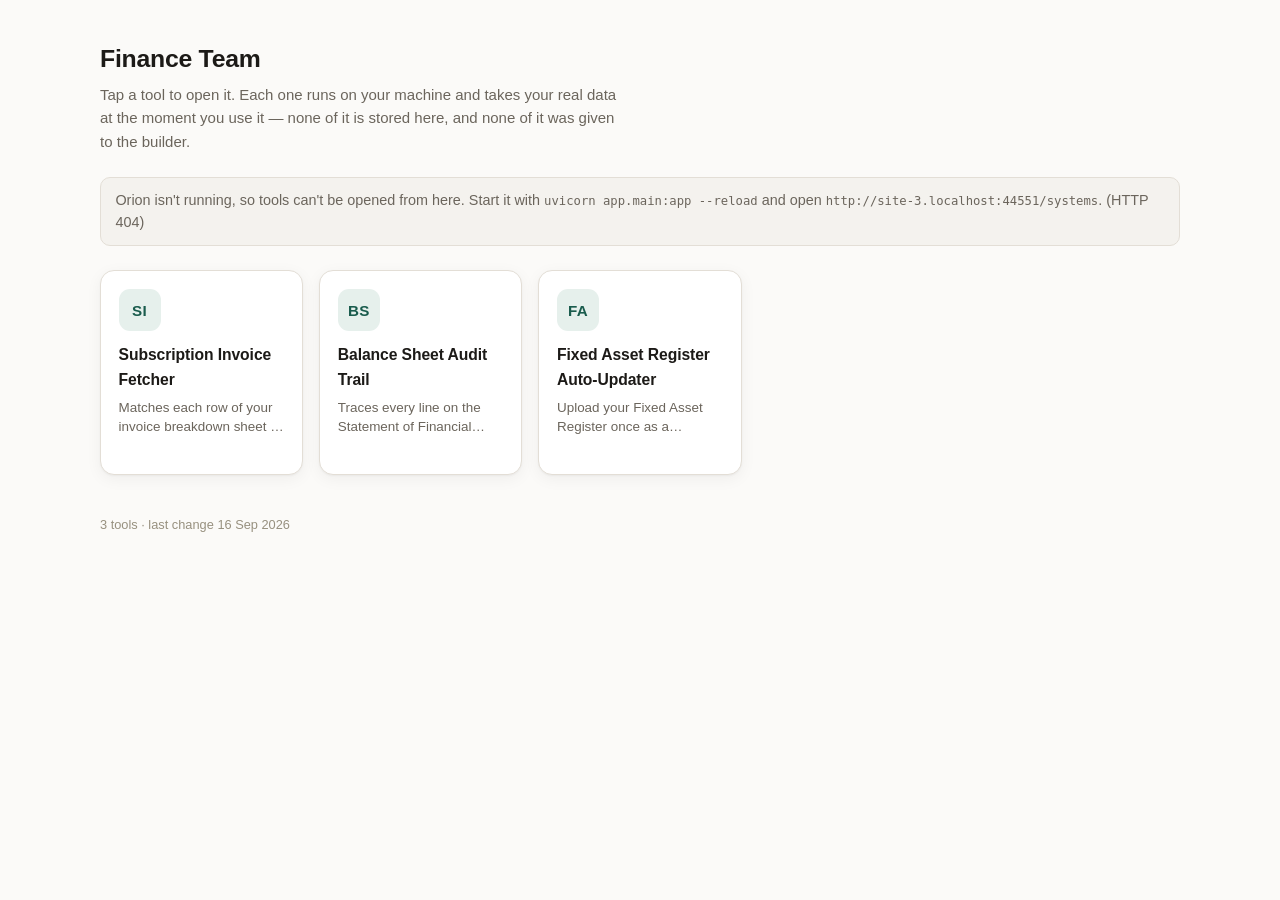
==== commit a06eec3e: "Update subscription-invoice-fetcher to v2 Built by Orion — build b_b1c05b7e96.  Request: Replace the" ====
--- a/index.html
+++ b/index.html
@@ -112,10 +112,10 @@
 
   <div class="grid" id="grid">
       <article class="tile" data-slug="subscription-invoice-fetcher" role="button" tabindex="0"
-               aria-label="Open Subscription Invoice Fetcher" title="Upload your subscription invoice breakdown sheet, connect the admin Gmail inbox once, and get back the same sheet with a Status per row (Found, Found - No Attachment, Not Found, or Missing Data) plus a link to the saved invoice attachment for anything the tool located automatically. — bring: The invoice breakdown sheet as a real .xlsx file with enterprise name, breakdown/description, invoice date, and amount columns; A one-time admin sign-in to the Gmail inbox that receives these invoices (read-only access)">
+               aria-label="Open Subscription Invoice Fetcher" title="Matches each row of your invoice breakdown sheet to the matching invoice email in the admin Gmail inbox and gives you back a Status column plus a link to the saved attachment. You now sign in by typing the admin Gmail address and a Gmail App Password directly into the page instead of connecting through Google Cloud/OAuth. — bring: The invoice breakdown sheet as a .xlsx file with columns for enterprise/client name, a breakdown/description, an invoice date, and an amount (header wording can vary); The admin Gmail address">
         <span class="glyph" aria-hidden="true">SI</span>
         <span class="tile-name">Subscription Invoice Fetcher</span>
-        <span class="tile-sub">Upload your subscription invoice breakdown sheet, connect the admin Gmail inbox once, and get back the same sheet with a Status per row (Found, Found - No Attachment, Not Found, or Missing Data) plus a link to the saved invoice attachment for anything the tool located automatically.</span>
+        <span class="tile-sub">Matches each row of your invoice breakdown sheet to the matching invoice email in the admin Gmail inbox and gives you back a Status column plus a link to the saved attachment. You now sign in by typing the admin Gmail address and a Gmail App Password directly into the page instead of connecting through Google Cloud/OAuth.</span>
         <span class="tile-status" data-role="status"></span>
         <button class="tile-stop" data-act="stop" hidden
                 aria-label="Stop Subscription Invoice Fetcher">Stop</button>
@@ -142,11 +142,11 @@
       </article>
   </div>
 
-  <footer>3 tools · last change 14 Sep 2026</footer>
+  <footer>3 tools · last change 16 Sep 2026</footer>
 </div>
 
 <script>
-const DATA = {"defaultOrigin": "http://127.0.0.1:8000", "features": [{"assumptions": ["Admin email means one specific Gmail inbox, authorized once and reused across runs", "Matching is by enterprise name text plus amount (rounding tolerance ~1 unit), not by any reference number", "Each row is one billing period for one enterprise; the sheet is re-uploaded fresh each cycle", "A sheet cell can't hold a PDF, so 'invoice in the sheet' means a hyperlink to the saved attachment file"], "capabilities": ["browser"], "created_at": "2026-09-14T16:27:10.357938+00:00", "expects": ["The invoice breakdown sheet as a real .xlsx file with enterprise name, breakdown/description, invoice date, and amount columns", "A one-time admin sign-in to the Gmail inbox that receives these invoices (read-only access)", "A Google Cloud OAuth client (GMAIL_CLIENT_ID / GMAIL_CLIENT_SECRET env vars) set up in advance so the sign-in button works"], "gaps": ["The originally attached subcription_invoice.tsv could not be read (unsupported/binary format) \u2014 column detection is based on common header wording (enterprise/client/company, breakdown/description, date, amount); if the real sheet uses very different headers, columns may not be auto-detected and rows will show as Missing Data", "No verification of the PDF attachment's actual contents against the row \u2014 only the email's sender/subject/body text and stated amount are checked, per the approved spec", "No automatic emailing, reminders, or escalation for Not Found rows", "No connection to Odoo or any accounting system \u2014 this tool only reads the uploaded sheet and the one authorized Gmail inbox"], "history": [{"at": "2026-09-14T16:27:10.357938+00:00", "build_id": "b_204a1eb1a7", "prompt": "I have attached a template subscription invoice. Across every enterprise there is a breakdown against every break down i want the invoice gotten from the admin email around that date. The feature shall take admin account access and the invoice sheet and get invoices from the gmail against every break down.", "version": 1}], "prompt": "I have attached a template subscription invoice. Across every enterprise there is a breakdown against every break down i want the invoice gotten from the admin email around that date. The feature shall take admin account access and the invoice sheet and get invoices from the gmail against every break down.", "run": {"health_path": "/", "install": ["pip install -r requirements.txt"], "port": 8000, "start": "python -m app.main"}, "slug": "subscription-invoice-fetcher", "summary": "Upload your subscription invoice breakdown sheet, connect the admin Gmail inbox once, and get back the same sheet with a Status per row (Found, Found - No Attachment, Not Found, or Missing Data) plus a link to the saved invoice attachment for anything the tool located automatically.", "system_id": "subscription-invoice-fetcher", "title": "Subscription Invoice Fetcher", "updated_at": "2026-09-14T16:27:10.357938+00:00", "version": 1}, {"assumptions": ["The Excel upload path, its expected file layout, and the reconciliation logic are unchanged from the previous version.", "'Pull from Odoo' reads the standard Accounting module records (account.move, account.move.line, account.account) on the staging instance already connected to this tool via environment variables \u2014 not a custom module.", "Only posted (validated) Odoo journal entries are included; draft/unposted entries are excluded, matching a finalized Excel export.", "One company, one period per Odoo pull; no multi-company consolidation and no period-over-period comparison in a single run.", "The Odoo pull is read-only: nothing is written back to Odoo.", "Odoo doesn't export a formatted Statement of Financial Position, so SOFP 'lines' pulled from Odoo are built by grouping account balances under Odoo's own account_type categories (e.g. Cash and Cash Equivalents, Trade and Other Payables) rather than reproducing your organization's exact statement captions.", "Uploaded workbooks and pulled Odoo data live only in server memory for the running process; restarting the app clears all sessions, and nothing from Odoo is cached between runs."], "capabilities": [], "created_at": "2026-07-30T17:51:16.544197+00:00", "expects": ["Either: the three Excel sheets (.xlsx/.xlsm) \u2014 Statement of Financial Position (SOFP), Trial Balance (TB) and General Ledger (GL) \u2014 in the same layout the tool already expects", "Or: a start and end date for a period to pull directly from the connected staging Odoo instance (requires ODOO_URL/ODOO_DB/ODOO_USERNAME/ODOO_API_KEY to be set on the server; no credentials are entered in the browser)"], "gaps": ["If ODOO_URL/ODOO_DB/ODOO_USERNAME/ODOO_API_KEY aren't set on the server, the 'Pull from Odoo' option will report a clear configuration error and only the Excel upload path will work.", "Note-linked disclosures (separate note sheets referenced by a Note column) are not cross-referenced automatically for either source.", "Sign-convention differences between systems are flagged as a likely mismatch rather than silently corrected."], "history": [{"at": "2026-07-30T17:51:16.544197+00:00", "build_id": "b_49e3ebe32c", "prompt": "Create a generic Balance Sheet Audit Support feature that accepts an uploaded Excel workbook (following the same structure as the provided sample workbook) as input. The workbook will contain at least three sheets: \"SOFP\", \"TB New 2025\", and \"GL New 2025\" (or equivalent configurable sheet names). The feature should automatically read the workbook, identify the Statement of Financial Position (SOFP), Trial Balance (TB), and General Ledger (GL) data, and generate an end-to-end audit trail for every Balance Sheet head. For each SOFP closing balance, identify the relevant TB and GL account(s), derive the closing balance from the underlying GL data, present a detailed breakup showing how the reported balance is composed, reconcile the aggregated GL balance with the reported SOFP balance, and clearly flag any differences, missing mappings, or unreconciled amounts. The output should be a structured audit report that enables Finance and Audit teams to trace every reported Balance Sheet figure back to its supporting ledger accounts and transactions without manually reviewing the entire General Ledger. The implementation should work for any uploaded workbook that follows the same tabular structure as the sample, rather than being hardcoded to a specific file.", "version": 1}, {"at": "2026-07-30T17:58:37.352747+00:00", "build_id": "b_e6db6c7034", "prompt": "when i hover on view transcations/unmap when one of the sofp is expanded its blue over blue and affects readibility can you fix that", "version": 2}, {"at": "2026-07-31T11:00:24.804353+00:00", "build_id": "b_f8fab9505d", "prompt": "dark mode integration", "version": 3}, {"at": "2026-09-02T04:32:26.673681+00:00", "build_id": "b_b82469fa67", "prompt": "in addition to uploading SOFP, TB and GL as Excel files, also add an option pull that data directly from Odoo.", "version": 4}], "prompt": "in addition to uploading SOFP, TB and GL as Excel files, also add an option pull that data directly from Odoo.", "run": {"health_path": "/", "install": ["pip install -r requirements.txt"], "port": 8000, "start": "python main.py"}, "slug": "balance-sheet-audit-trail", "summary": "Traces every line on the Statement of Financial Position back to its supporting Trial Balance accounts and General Ledger transactions, flagging anything that doesn't reconcile. Data can come from an Excel upload (SOFP/TB/GL) or a direct read-only pull from the connected staging Odoo instance for a chosen date range.", "system_id": "balance-sheet-audit-trail", "title": "Balance Sheet Audit Trail", "updated_at": "2026-09-02T04:32:26.673681+00:00", "version": 4}, {"assumptions": ["The baseline FAR's existing tab/column layout is exactly what future updates should match; no new tab, column, or asset class is ever added", "The GL is a flat table with a recognizable header row (not a sectioned ledger export with account names as row headings and no repeated header)", "An invoice matches a GL line by amount + date within a tolerance window, boosted by vendor/reference where present; more than one plausible match is treated as an exception rather than guessed", "The period each run covers is derived automatically from the register's own last recorded closing position through to the latest transaction date found in that run's own files \u2014 never asked of the user", "Only text-based PDFs and plain image files (PNG/JPG/TIFF/BMP) are read automatically via the built-in local OCR engine; scanned PDFs without a text layer are not"], "capabilities": [], "created_at": "2026-08-18T18:51:06.018829+00:00", "expects": ["The current Fixed Asset Register as an Excel workbook (.xlsx/.xlsm), uploaded once as the baseline", "Each period: the new invoices as PDF or image files (including scans/photos), plus the GL covering those same transactions as .xlsx/.xlsm/.xls/.csv (a flat table with a Date, Amount and Account/Classification header row) \u2014 or the same FAR/GL workbook if the GL lives inside it as a sheet"], "gaps": ["Reading a 'sectioned ledger' style register (account-code-and-name row followed by unlabeled purchase rows, no repeated header, running-total rows like 'Initial Balance'/'Subtotal' interspersed) was requested but is not implemented in this version \u2014 the finance user tried an earlier attempt at this and asked to undo it, so the tool still requires the GL to be a flat table with a recognizable header row; a sectioned-ledger register upload will be reported as unrecognized rather than parsed", "Vendor/tax/approval information is not extracted from invoices, and disposals are recognized only from GL narration keywords (disposal, written off, scrap, sold), not from an explicit disposal flag"], "history": [{"at": "2026-08-18T18:51:06.018829+00:00", "build_id": "b_fd56922892", "prompt": "Develop an automated Fixed Asset Register (FAR) Update Feature for our centralized Accounting & Finance Dashboard.\r\n\r\nThe purpose of this feature is to continuously update an existing Fixed Asset Register from its current closing position onwards, without requiring the user to rebuild or manually update the FAR.\r\n\r\nThe user will upload the existing FAR ONCE as the BASELINE. The uploaded FAR is the source of truth for the existing FAR structure and accounting treatment. The feature must inspect the uploaded FAR and automatically understand its existing tabs, asset classes, columns, formatting, depreciation rates, depreciation calculations, schedules, formulas and overall structure. Do not create a new FAR structure or ask the user to define these items separately. Simply preserve and follow the structure already present in the uploaded FAR.\r\n\r\nAfter the baseline FAR has been uploaded, whenever the user wants to update it for a subsequent period/year, the user will provide:\r\n\r\n1. The fixed asset addition invoices for that period/year.\r\n2. The relevant General Ledger (GL) for those transactions.\r\n\r\nThe feature must use the two inputs for different purposes:\r\n\r\n- INVOICES should be used to obtain the detailed information required to update the FAR, including asset description, invoice date, vendor, invoice/reference number, amount and any other relevant information available on the invoice.\r\n- GL should be used primarily for classification and accounting validation, particularly to determine which existing asset-class tab/head the transaction belongs to and to validate the relevant accounting entry.\r\n\r\nThe feature should therefore match and use the invoice and GL together rather than relying on either source alone.\r\n\r\nFor example, if an invoice contains the purchase of a laptop and the corresponding GL identifies the transaction under Computer Equipment, the feature should automatically add the asset to the existing Computer Equipment section/tab of the FAR and populate the relevant information using the invoice.\r\n\r\nThe feature must NOT overwrite or recreate the historical FAR. It should take the existing FAR closing position as the starting point and add/process only the transactions occurring after that position.\r\n\r\nEvery time an update is performed, the feature should automatically:\r\n\r\n- Identify the new fixed asset additions from the provided invoices and GL.\r\n- Match the invoices with the relevant GL transactions.\r\n- Determine the appropriate existing asset class using the GL classification.\r\n- Extract the detailed asset information from the invoices.\r\n- Add the new assets to the appropriate existing FAR tab/listing.\r\n- Follow the exact presentation, columns, formulas and structure already used in the uploaded FAR.\r\n- Continue the existing depreciation schedule for the newly added assets.\r\n- Update the relevant depreciation and carrying amounts within the FAR in the same manner as the existing assets.\r\n- Preserve all previously recorded assets and historical information.\r\n- Avoid duplicating assets or transactions that are already present in the FAR.\r\n\r\nDEPRECIATION RULE:\r\n\r\nFor newly added assets, the month of purchase must be treated as a full month for depreciation purposes.\r\n\r\nIf an asset is purchased at any date during a month, depreciation for the entire month must be charged.\r\n\r\nIf an asset is disposed of during a month, no depreciation should be charged for the month of disposal. Depreciation should therefore stop in the month immediately preceding the disposal month.\r\n\r\nThe depreciation rate, useful life, calculation method and presentation must NOT be separately provided by the user. The feature must identify and follow the rules already present in the uploaded FAR.\r\n\r\nThe same principle applies to all other FAR-related structure and accounting treatment: the uploaded FAR is the reference point and should be followed.\r\n\r\nIf disposal transactions are identifiable from the provided GL/supporting information, update the relevant existing asset rather than treating the disposal as a new addition, and apply the existing FAR's disposal treatment together with the depreciation rule above.\r\n\r\nThe feature must also perform reasonable validation while processing the update. It should identify duplicate transactions, invoices that cannot be matched with the GL, GL transactions that cannot be matched with an invoice, amount mismatches, or transactions that cannot be reliably classified.\r\n\r\nDo not repeatedly ask the user routine accounting or formatting questions. The feature should make these decisions by inspecting the existing FAR and applying the workflow defined above.\r\n\r\nOnly flag an item for user review when the information genuinely cannot be determined from the uploaded FAR, invoices and GL. Such items should be clearly identified as exceptions rather than being guessed or incorrectly incorporated into the FAR.\r\n\r\nThe key workflow is:\r\n\r\nBASELINE FAR \u2192 uploaded once and treated as the master/source of truth.\r\n\r\nSUBSEQUENT PERIOD \u2192 upload invoices + relevant GL \u2192 feature automatically identifies, classifies and adds the new assets \u2192 calculates/updates depreciation \u2192 preserves the existing FAR \u2192 produces the updated FAR.\r\n\r\nFor every future update, the latest updated FAR should become the new starting point, so the user only needs to provide the new period's invoices and GL.\r\n\r\nThe final result must be the SAME FAR updated from its existing closing position onwards, with the new additions and related depreciation incorporated into the appropriate existing sections/tabs, without requiring the user to manually restructure, classify or rebuild the FAR.", "version": 1}, {"at": "2026-08-19T07:08:40.859907+00:00", "build_id": "b_ab25eb7d11", "prompt": "When i upload OCR it says The OCR engine (tesseract) is not installed on this machine, so image invoices cannot be read automatically.", "version": 2}, {"at": "2026-08-19T08:39:10.944496+00:00", "build_id": "b_2d794b6d38", "prompt": "Rather than rejecting the file, it should be smart enough to:\r\n\r\nNotice when a row is just an account name (like \"41501 Computer Equipments\") sitting by itself \u2014 and treat everything below it as belonging to that account, until the next account name shows up.\r\nSkip non-transaction rows like \"Initial Balance\" or subtotal rows \u2014 those aren't individual purchases, they're running totals.\r\nFigure out which column is the date and which is the amount by looking at the actual data in each row (dates look like dates, amounts are numbers), rather than requiring a labeled header that says \"Date\" or \"Amount\" whatever info is missing get it from the invoice", "version": 3}], "prompt": "Rather than rejecting the file, it should be smart enough to:\r\n\r\nNotice when a row is just an account name (like \"41501 Computer Equipments\") sitting by itself \u2014 and treat everything below it as belonging to that account, until the next account name shows up.\r\nSkip non-transaction rows like \"Initial Balance\" or subtotal rows \u2014 those aren't individual purchases, they're running totals.\r\nFigure out which column is the date and which is the amount by looking at the actual data in each row (dates look like dates, amounts are numbers), rather than requiring a labeled header that says \"Date\" or \"Amount\" whatever info is missing get it from the invoice", "run": {"health_path": "/health", "install": ["pip install -r requirements.txt"], "port": 8000, "start": "python app.py"}, "slug": "fixed-asset-register-auto-updater", "summary": "Upload your Fixed Asset Register once as a baseline, then each period upload that period's invoices and GL; the tool files new purchases into the correct existing asset tab, calculates depreciation the same way the register already does, applies disposals to the matching existing row, and lists anything it couldn't confidently resolve for you to handle by hand.", "system_id": "fixed-asset-register-auto-updater", "title": "Fixed Asset Register Auto-Updater", "updated_at": "2026-08-19T08:39:10.944496+00:00", "version": 3}]};
+const DATA = {"defaultOrigin": "http://127.0.0.1:8000", "features": [{"assumptions": ["The email address and app password are for the same admin Gmail inbox the tool already searched before this change - only the sign-in method changed, not which inbox is used", "Whoever runs the tool generates the app password themselves beforehand; the tool does not walk through Google's app-password screen", "2-Step Verification is enabled on the admin account outside this tool (a prerequisite for app passwords)", "Matching logic (which emails count as a match, how the date window is chosen, output layout) is unchanged from the prior OAuth version, per the approved spec", "Runs in an environment the user trusts - 'held in memory only' protects the app password from disk/log persistence, not from inspection of the running process's memory"], "capabilities": ["browser"], "created_at": "2026-09-14T16:27:10.357938+00:00", "expects": ["The invoice breakdown sheet as a .xlsx file with columns for enterprise/client name, a breakdown/description, an invoice date, and an amount (header wording can vary)", "The admin Gmail address", "A Gmail App Password for that admin account (generate at Google Account -> Security -> 2-Step Verification -> App Passwords; 2-Step Verification must be turned on)"], "gaps": [], "history": [{"at": "2026-09-14T16:27:10.357938+00:00", "build_id": "b_204a1eb1a7", "prompt": "I have attached a template subscription invoice. Across every enterprise there is a breakdown against every break down i want the invoice gotten from the admin email around that date. The feature shall take admin account access and the invoice sheet and get invoices from the gmail against every break down.", "version": 1}, {"at": "2026-09-16T12:03:29.395932+00:00", "build_id": "b_b1c05b7e96", "prompt": "Replace the current Google OAuth sign-in flow (which needs a Cloud Console app, GMAIL_CLIENT_ID/GMAIL_CLIENT_SECRET, and a redirect URI set up in advance) with a plain input field in the tool's own web page instead: an email address field and a Gmail App Password field (the 16-character password anyone can generate themselves from Google Account -> Security -> 2-Step Verification -> App Passwords, no developer setup needed). Use these two values to connect to the admin Gmail inbox over IMAP instead of the Gmail API/OAuth, and search for the invoice emails the same way as before. The app password field must be a masked password input, must never be written to disk or logged, and should only be held in memory for the current run (the user re-enters it each time they run the tool, same as they re-upload the sheet).", "version": 2}], "prompt": "Replace the current Google OAuth sign-in flow (which needs a Cloud Console app, GMAIL_CLIENT_ID/GMAIL_CLIENT_SECRET, and a redirect URI set up in advance) with a plain input field in the tool's own web page instead: an email address field and a Gmail App Password field (the 16-character password anyone can generate themselves from Google Account -> Security -> 2-Step Verification -> App Passwords, no developer setup needed). Use these two values to connect to the admin Gmail inbox over IMAP instead of the Gmail API/OAuth, and search for the invoice emails the same way as before. The app password field must be a masked password input, must never be written to disk or logged, and should only be held in memory for the current run (the user re-enters it each time they run the tool, same as they re-upload the sheet).", "run": {"health_path": "/", "install": ["pip install -r requirements.txt"], "port": 8000, "start": "python -m app.main"}, "slug": "subscription-invoice-fetcher", "summary": "Matches each row of your invoice breakdown sheet to the matching invoice email in the admin Gmail inbox and gives you back a Status column plus a link to the saved attachment. You now sign in by typing the admin Gmail address and a Gmail App Password directly into the page instead of connecting through Google Cloud/OAuth.", "system_id": "subscription-invoice-fetcher", "title": "Subscription Invoice Fetcher", "updated_at": "2026-09-16T12:03:29.395932+00:00", "version": 2}, {"assumptions": ["The Excel upload path, its expected file layout, and the reconciliation logic are unchanged from the previous version.", "'Pull from Odoo' reads the standard Accounting module records (account.move, account.move.line, account.account) on the staging instance already connected to this tool via environment variables \u2014 not a custom module.", "Only posted (validated) Odoo journal entries are included; draft/unposted entries are excluded, matching a finalized Excel export.", "One company, one period per Odoo pull; no multi-company consolidation and no period-over-period comparison in a single run.", "The Odoo pull is read-only: nothing is written back to Odoo.", "Odoo doesn't export a formatted Statement of Financial Position, so SOFP 'lines' pulled from Odoo are built by grouping account balances under Odoo's own account_type categories (e.g. Cash and Cash Equivalents, Trade and Other Payables) rather than reproducing your organization's exact statement captions.", "Uploaded workbooks and pulled Odoo data live only in server memory for the running process; restarting the app clears all sessions, and nothing from Odoo is cached between runs."], "capabilities": [], "created_at": "2026-07-30T17:51:16.544197+00:00", "expects": ["Either: the three Excel sheets (.xlsx/.xlsm) \u2014 Statement of Financial Position (SOFP), Trial Balance (TB) and General Ledger (GL) \u2014 in the same layout the tool already expects", "Or: a start and end date for a period to pull directly from the connected staging Odoo instance (requires ODOO_URL/ODOO_DB/ODOO_USERNAME/ODOO_API_KEY to be set on the server; no credentials are entered in the browser)"], "gaps": ["If ODOO_URL/ODOO_DB/ODOO_USERNAME/ODOO_API_KEY aren't set on the server, the 'Pull from Odoo' option will report a clear configuration error and only the Excel upload path will work.", "Note-linked disclosures (separate note sheets referenced by a Note column) are not cross-referenced automatically for either source.", "Sign-convention differences between systems are flagged as a likely mismatch rather than silently corrected."], "history": [{"at": "2026-07-30T17:51:16.544197+00:00", "build_id": "b_49e3ebe32c", "prompt": "Create a generic Balance Sheet Audit Support feature that accepts an uploaded Excel workbook (following the same structure as the provided sample workbook) as input. The workbook will contain at least three sheets: \"SOFP\", \"TB New 2025\", and \"GL New 2025\" (or equivalent configurable sheet names). The feature should automatically read the workbook, identify the Statement of Financial Position (SOFP), Trial Balance (TB), and General Ledger (GL) data, and generate an end-to-end audit trail for every Balance Sheet head. For each SOFP closing balance, identify the relevant TB and GL account(s), derive the closing balance from the underlying GL data, present a detailed breakup showing how the reported balance is composed, reconcile the aggregated GL balance with the reported SOFP balance, and clearly flag any differences, missing mappings, or unreconciled amounts. The output should be a structured audit report that enables Finance and Audit teams to trace every reported Balance Sheet figure back to its supporting ledger accounts and transactions without manually reviewing the entire General Ledger. The implementation should work for any uploaded workbook that follows the same tabular structure as the sample, rather than being hardcoded to a specific file.", "version": 1}, {"at": "2026-07-30T17:58:37.352747+00:00", "build_id": "b_e6db6c7034", "prompt": "when i hover on view transcations/unmap when one of the sofp is expanded its blue over blue and affects readibility can you fix that", "version": 2}, {"at": "2026-07-31T11:00:24.804353+00:00", "build_id": "b_f8fab9505d", "prompt": "dark mode integration", "version": 3}, {"at": "2026-09-02T04:32:26.673681+00:00", "build_id": "b_b82469fa67", "prompt": "in addition to uploading SOFP, TB and GL as Excel files, also add an option pull that data directly from Odoo.", "version": 4}], "prompt": "in addition to uploading SOFP, TB and GL as Excel files, also add an option pull that data directly from Odoo.", "run": {"health_path": "/", "install": ["pip install -r requirements.txt"], "port": 8000, "start": "python main.py"}, "slug": "balance-sheet-audit-trail", "summary": "Traces every line on the Statement of Financial Position back to its supporting Trial Balance accounts and General Ledger transactions, flagging anything that doesn't reconcile. Data can come from an Excel upload (SOFP/TB/GL) or a direct read-only pull from the connected staging Odoo instance for a chosen date range.", "system_id": "balance-sheet-audit-trail", "title": "Balance Sheet Audit Trail", "updated_at": "2026-09-02T04:32:26.673681+00:00", "version": 4}, {"assumptions": ["The baseline FAR's existing tab/column layout is exactly what future updates should match; no new tab, column, or asset class is ever added", "The GL is a flat table with a recognizable header row (not a sectioned ledger export with account names as row headings and no repeated header)", "An invoice matches a GL line by amount + date within a tolerance window, boosted by vendor/reference where present; more than one plausible match is treated as an exception rather than guessed", "The period each run covers is derived automatically from the register's own last recorded closing position through to the latest transaction date found in that run's own files \u2014 never asked of the user", "Only text-based PDFs and plain image files (PNG/JPG/TIFF/BMP) are read automatically via the built-in local OCR engine; scanned PDFs without a text layer are not"], "capabilities": [], "created_at": "2026-08-18T18:51:06.018829+00:00", "expects": ["The current Fixed Asset Register as an Excel workbook (.xlsx/.xlsm), uploaded once as the baseline", "Each period: the new invoices as PDF or image files (including scans/photos), plus the GL covering those same transactions as .xlsx/.xlsm/.xls/.csv (a flat table with a Date, Amount and Account/Classification header row) \u2014 or the same FAR/GL workbook if the GL lives inside it as a sheet"], "gaps": ["Reading a 'sectioned ledger' style register (account-code-and-name row followed by unlabeled purchase rows, no repeated header, running-total rows like 'Initial Balance'/'Subtotal' interspersed) was requested but is not implemented in this version \u2014 the finance user tried an earlier attempt at this and asked to undo it, so the tool still requires the GL to be a flat table with a recognizable header row; a sectioned-ledger register upload will be reported as unrecognized rather than parsed", "Vendor/tax/approval information is not extracted from invoices, and disposals are recognized only from GL narration keywords (disposal, written off, scrap, sold), not from an explicit disposal flag"], "history": [{"at": "2026-08-18T18:51:06.018829+00:00", "build_id": "b_fd56922892", "prompt": "Develop an automated Fixed Asset Register (FAR) Update Feature for our centralized Accounting & Finance Dashboard.\r\n\r\nThe purpose of this feature is to continuously update an existing Fixed Asset Register from its current closing position onwards, without requiring the user to rebuild or manually update the FAR.\r\n\r\nThe user will upload the existing FAR ONCE as the BASELINE. The uploaded FAR is the source of truth for the existing FAR structure and accounting treatment. The feature must inspect the uploaded FAR and automatically understand its existing tabs, asset classes, columns, formatting, depreciation rates, depreciation calculations, schedules, formulas and overall structure. Do not create a new FAR structure or ask the user to define these items separately. Simply preserve and follow the structure already present in the uploaded FAR.\r\n\r\nAfter the baseline FAR has been uploaded, whenever the user wants to update it for a subsequent period/year, the user will provide:\r\n\r\n1. The fixed asset addition invoices for that period/year.\r\n2. The relevant General Ledger (GL) for those transactions.\r\n\r\nThe feature must use the two inputs for different purposes:\r\n\r\n- INVOICES should be used to obtain the detailed information required to update the FAR, including asset description, invoice date, vendor, invoice/reference number, amount and any other relevant information available on the invoice.\r\n- GL should be used primarily for classification and accounting validation, particularly to determine which existing asset-class tab/head the transaction belongs to and to validate the relevant accounting entry.\r\n\r\nThe feature should therefore match and use the invoice and GL together rather than relying on either source alone.\r\n\r\nFor example, if an invoice contains the purchase of a laptop and the corresponding GL identifies the transaction under Computer Equipment, the feature should automatically add the asset to the existing Computer Equipment section/tab of the FAR and populate the relevant information using the invoice.\r\n\r\nThe feature must NOT overwrite or recreate the historical FAR. It should take the existing FAR closing position as the starting point and add/process only the transactions occurring after that position.\r\n\r\nEvery time an update is performed, the feature should automatically:\r\n\r\n- Identify the new fixed asset additions from the provided invoices and GL.\r\n- Match the invoices with the relevant GL transactions.\r\n- Determine the appropriate existing asset class using the GL classification.\r\n- Extract the detailed asset information from the invoices.\r\n- Add the new assets to the appropriate existing FAR tab/listing.\r\n- Follow the exact presentation, columns, formulas and structure already used in the uploaded FAR.\r\n- Continue the existing depreciation schedule for the newly added assets.\r\n- Update the relevant depreciation and carrying amounts within the FAR in the same manner as the existing assets.\r\n- Preserve all previously recorded assets and historical information.\r\n- Avoid duplicating assets or transactions that are already present in the FAR.\r\n\r\nDEPRECIATION RULE:\r\n\r\nFor newly added assets, the month of purchase must be treated as a full month for depreciation purposes.\r\n\r\nIf an asset is purchased at any date during a month, depreciation for the entire month must be charged.\r\n\r\nIf an asset is disposed of during a month, no depreciation should be charged for the month of disposal. Depreciation should therefore stop in the month immediately preceding the disposal month.\r\n\r\nThe depreciation rate, useful life, calculation method and presentation must NOT be separately provided by the user. The feature must identify and follow the rules already present in the uploaded FAR.\r\n\r\nThe same principle applies to all other FAR-related structure and accounting treatment: the uploaded FAR is the reference point and should be followed.\r\n\r\nIf disposal transactions are identifiable from the provided GL/supporting information, update the relevant existing asset rather than treating the disposal as a new addition, and apply the existing FAR's disposal treatment together with the depreciation rule above.\r\n\r\nThe feature must also perform reasonable validation while processing the update. It should identify duplicate transactions, invoices that cannot be matched with the GL, GL transactions that cannot be matched with an invoice, amount mismatches, or transactions that cannot be reliably classified.\r\n\r\nDo not repeatedly ask the user routine accounting or formatting questions. The feature should make these decisions by inspecting the existing FAR and applying the workflow defined above.\r\n\r\nOnly flag an item for user review when the information genuinely cannot be determined from the uploaded FAR, invoices and GL. Such items should be clearly identified as exceptions rather than being guessed or incorrectly incorporated into the FAR.\r\n\r\nThe key workflow is:\r\n\r\nBASELINE FAR \u2192 uploaded once and treated as the master/source of truth.\r\n\r\nSUBSEQUENT PERIOD \u2192 upload invoices + relevant GL \u2192 feature automatically identifies, classifies and adds the new assets \u2192 calculates/updates depreciation \u2192 preserves the existing FAR \u2192 produces the updated FAR.\r\n\r\nFor every future update, the latest updated FAR should become the new starting point, so the user only needs to provide the new period's invoices and GL.\r\n\r\nThe final result must be the SAME FAR updated from its existing closing position onwards, with the new additions and related depreciation incorporated into the appropriate existing sections/tabs, without requiring the user to manually restructure, classify or rebuild the FAR.", "version": 1}, {"at": "2026-08-19T07:08:40.859907+00:00", "build_id": "b_ab25eb7d11", "prompt": "When i upload OCR it says The OCR engine (tesseract) is not installed on this machine, so image invoices cannot be read automatically.", "version": 2}, {"at": "2026-08-19T08:39:10.944496+00:00", "build_id": "b_2d794b6d38", "prompt": "Rather than rejecting the file, it should be smart enough to:\r\n\r\nNotice when a row is just an account name (like \"41501 Computer Equipments\") sitting by itself \u2014 and treat everything below it as belonging to that account, until the next account name shows up.\r\nSkip non-transaction rows like \"Initial Balance\" or subtotal rows \u2014 those aren't individual purchases, they're running totals.\r\nFigure out which column is the date and which is the amount by looking at the actual data in each row (dates look like dates, amounts are numbers), rather than requiring a labeled header that says \"Date\" or \"Amount\" whatever info is missing get it from the invoice", "version": 3}], "prompt": "Rather than rejecting the file, it should be smart enough to:\r\n\r\nNotice when a row is just an account name (like \"41501 Computer Equipments\") sitting by itself \u2014 and treat everything below it as belonging to that account, until the next account name shows up.\r\nSkip non-transaction rows like \"Initial Balance\" or subtotal rows \u2014 those aren't individual purchases, they're running totals.\r\nFigure out which column is the date and which is the amount by looking at the actual data in each row (dates look like dates, amounts are numbers), rather than requiring a labeled header that says \"Date\" or \"Amount\" whatever info is missing get it from the invoice", "run": {"health_path": "/health", "install": ["pip install -r requirements.txt"], "port": 8000, "start": "python app.py"}, "slug": "fixed-asset-register-auto-updater", "summary": "Upload your Fixed Asset Register once as a baseline, then each period upload that period's invoices and GL; the tool files new purchases into the correct existing asset tab, calculates depreciation the same way the register already does, applies disposals to the matching existing row, and lists anything it couldn't confidently resolve for you to handle by hand.", "system_id": "fixed-asset-register-auto-updater", "title": "Fixed Asset Register Auto-Updater", "updated_at": "2026-08-19T08:39:10.944496+00:00", "version": 3}]};
 // Served by Orion -> talk to the same origin. Opened as a file:// copy -> fall
 // back to where Orion normally listens, which its CORS config already allows.
 const ORIGIN = location.protocol.startsWith("http") ? location.origin : DATA.defaultOrigin;
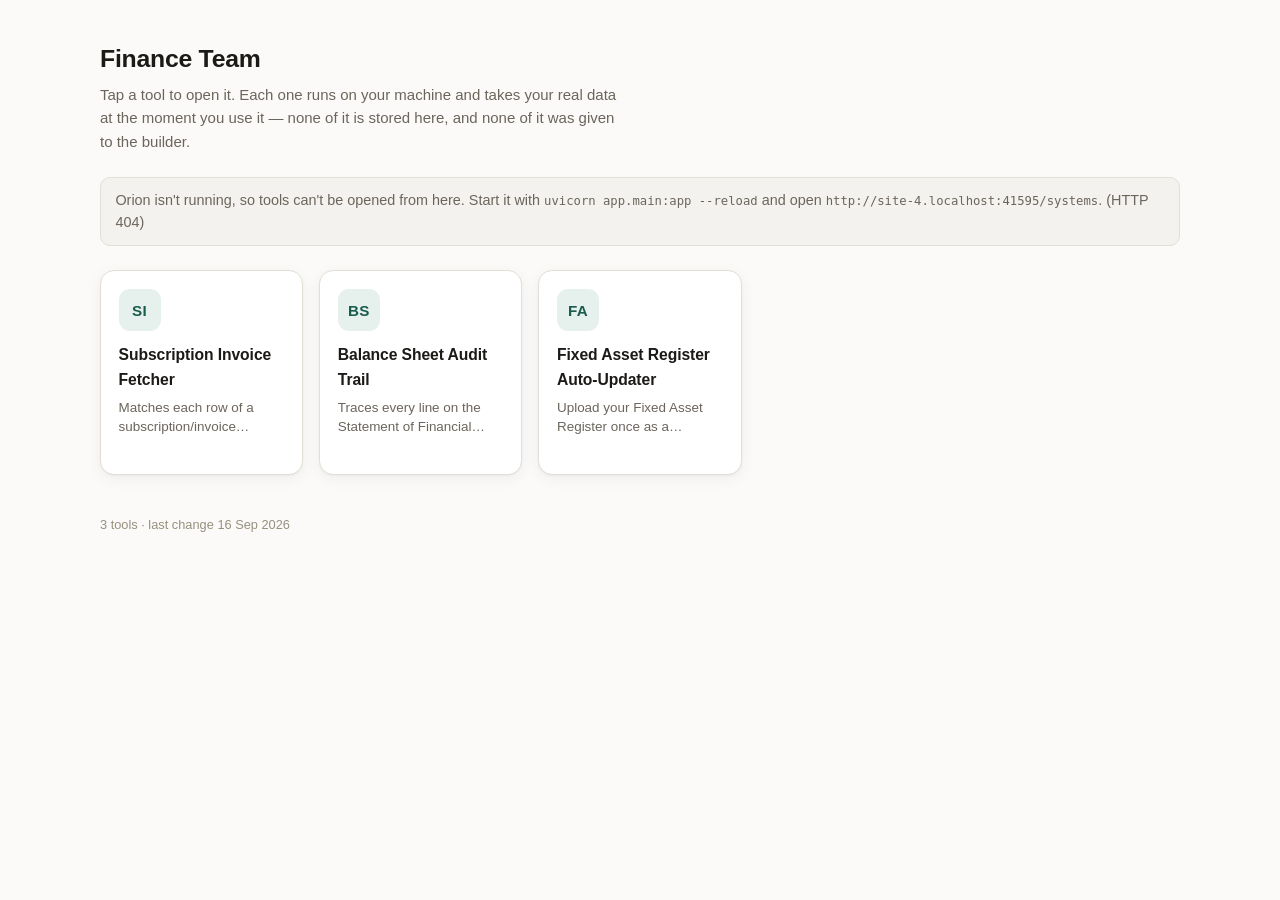
==== commit 541b39a7: "Update subscription-invoice-fetcher to v3 Built by Orion — build b_59c4301a2b.  Request: Sign-in is " ====
--- a/index.html
+++ b/index.html
@@ -112,10 +112,10 @@
 
   <div class="grid" id="grid">
       <article class="tile" data-slug="subscription-invoice-fetcher" role="button" tabindex="0"
-               aria-label="Open Subscription Invoice Fetcher" title="Matches each row of your invoice breakdown sheet to the matching invoice email in the admin Gmail inbox and gives you back a Status column plus a link to the saved attachment. You now sign in by typing the admin Gmail address and a Gmail App Password directly into the page instead of connecting through Google Cloud/OAuth. — bring: The invoice breakdown sheet as a .xlsx file with columns for enterprise/client name, a breakdown/description, an invoice date, and an amount (header wording can vary); The admin Gmail address">
+               aria-label="Open Subscription Invoice Fetcher" title="Matches each row of a subscription/invoice breakdown sheet to the matching invoice email in one admin Gmail inbox, saves the PDF/image attachment, and returns your sheet with a Status column and a link to the saved file next to each row. Signs in with just an email address and a Gmail App Password over IMAP. — bring: A Gmail App Password for the admin inbox, generated from Google Account -&gt; Security -&gt; 2-Step Verification -&gt; App Passwords; The invoice breakdown sheet as a real .xlsx file, with columns for enterprise/client name, a breakdown/description, an invoice date, and an amount">
         <span class="glyph" aria-hidden="true">SI</span>
         <span class="tile-name">Subscription Invoice Fetcher</span>
-        <span class="tile-sub">Matches each row of your invoice breakdown sheet to the matching invoice email in the admin Gmail inbox and gives you back a Status column plus a link to the saved attachment. You now sign in by typing the admin Gmail address and a Gmail App Password directly into the page instead of connecting through Google Cloud/OAuth.</span>
+        <span class="tile-sub">Matches each row of a subscription/invoice breakdown sheet to the matching invoice email in one admin Gmail inbox, saves the PDF/image attachment, and returns your sheet with a Status column and a link to the saved file next to each row. Signs in with just an email address and a Gmail App Password over IMAP.</span>
         <span class="tile-status" data-role="status"></span>
         <button class="tile-stop" data-act="stop" hidden
                 aria-label="Stop Subscription Invoice Fetcher">Stop</button>
@@ -146,7 +146,7 @@
 </div>
 
 <script>
-const DATA = {"defaultOrigin": "http://127.0.0.1:8000", "features": [{"assumptions": ["The email address and app password are for the same admin Gmail inbox the tool already searched before this change - only the sign-in method changed, not which inbox is used", "Whoever runs the tool generates the app password themselves beforehand; the tool does not walk through Google's app-password screen", "2-Step Verification is enabled on the admin account outside this tool (a prerequisite for app passwords)", "Matching logic (which emails count as a match, how the date window is chosen, output layout) is unchanged from the prior OAuth version, per the approved spec", "Runs in an environment the user trusts - 'held in memory only' protects the app password from disk/log persistence, not from inspection of the running process's memory"], "capabilities": ["browser"], "created_at": "2026-09-14T16:27:10.357938+00:00", "expects": ["The invoice breakdown sheet as a .xlsx file with columns for enterprise/client name, a breakdown/description, an invoice date, and an amount (header wording can vary)", "The admin Gmail address", "A Gmail App Password for that admin account (generate at Google Account -> Security -> 2-Step Verification -> App Passwords; 2-Step Verification must be turned on)"], "gaps": [], "history": [{"at": "2026-09-14T16:27:10.357938+00:00", "build_id": "b_204a1eb1a7", "prompt": "I have attached a template subscription invoice. Across every enterprise there is a breakdown against every break down i want the invoice gotten from the admin email around that date. The feature shall take admin account access and the invoice sheet and get invoices from the gmail against every break down.", "version": 1}, {"at": "2026-09-16T12:03:29.395932+00:00", "build_id": "b_b1c05b7e96", "prompt": "Replace the current Google OAuth sign-in flow (which needs a Cloud Console app, GMAIL_CLIENT_ID/GMAIL_CLIENT_SECRET, and a redirect URI set up in advance) with a plain input field in the tool's own web page instead: an email address field and a Gmail App Password field (the 16-character password anyone can generate themselves from Google Account -> Security -> 2-Step Verification -> App Passwords, no developer setup needed). Use these two values to connect to the admin Gmail inbox over IMAP instead of the Gmail API/OAuth, and search for the invoice emails the same way as before. The app password field must be a masked password input, must never be written to disk or logged, and should only be held in memory for the current run (the user re-enters it each time they run the tool, same as they re-upload the sheet).", "version": 2}], "prompt": "Replace the current Google OAuth sign-in flow (which needs a Cloud Console app, GMAIL_CLIENT_ID/GMAIL_CLIENT_SECRET, and a redirect URI set up in advance) with a plain input field in the tool's own web page instead: an email address field and a Gmail App Password field (the 16-character password anyone can generate themselves from Google Account -> Security -> 2-Step Verification -> App Passwords, no developer setup needed). Use these two values to connect to the admin Gmail inbox over IMAP instead of the Gmail API/OAuth, and search for the invoice emails the same way as before. The app password field must be a masked password input, must never be written to disk or logged, and should only be held in memory for the current run (the user re-enters it each time they run the tool, same as they re-upload the sheet).", "run": {"health_path": "/", "install": ["pip install -r requirements.txt"], "port": 8000, "start": "python -m app.main"}, "slug": "subscription-invoice-fetcher", "summary": "Matches each row of your invoice breakdown sheet to the matching invoice email in the admin Gmail inbox and gives you back a Status column plus a link to the saved attachment. You now sign in by typing the admin Gmail address and a Gmail App Password directly into the page instead of connecting through Google Cloud/OAuth.", "system_id": "subscription-invoice-fetcher", "title": "Subscription Invoice Fetcher", "updated_at": "2026-09-16T12:03:29.395932+00:00", "version": 2}, {"assumptions": ["The Excel upload path, its expected file layout, and the reconciliation logic are unchanged from the previous version.", "'Pull from Odoo' reads the standard Accounting module records (account.move, account.move.line, account.account) on the staging instance already connected to this tool via environment variables \u2014 not a custom module.", "Only posted (validated) Odoo journal entries are included; draft/unposted entries are excluded, matching a finalized Excel export.", "One company, one period per Odoo pull; no multi-company consolidation and no period-over-period comparison in a single run.", "The Odoo pull is read-only: nothing is written back to Odoo.", "Odoo doesn't export a formatted Statement of Financial Position, so SOFP 'lines' pulled from Odoo are built by grouping account balances under Odoo's own account_type categories (e.g. Cash and Cash Equivalents, Trade and Other Payables) rather than reproducing your organization's exact statement captions.", "Uploaded workbooks and pulled Odoo data live only in server memory for the running process; restarting the app clears all sessions, and nothing from Odoo is cached between runs."], "capabilities": [], "created_at": "2026-07-30T17:51:16.544197+00:00", "expects": ["Either: the three Excel sheets (.xlsx/.xlsm) \u2014 Statement of Financial Position (SOFP), Trial Balance (TB) and General Ledger (GL) \u2014 in the same layout the tool already expects", "Or: a start and end date for a period to pull directly from the connected staging Odoo instance (requires ODOO_URL/ODOO_DB/ODOO_USERNAME/ODOO_API_KEY to be set on the server; no credentials are entered in the browser)"], "gaps": ["If ODOO_URL/ODOO_DB/ODOO_USERNAME/ODOO_API_KEY aren't set on the server, the 'Pull from Odoo' option will report a clear configuration error and only the Excel upload path will work.", "Note-linked disclosures (separate note sheets referenced by a Note column) are not cross-referenced automatically for either source.", "Sign-convention differences between systems are flagged as a likely mismatch rather than silently corrected."], "history": [{"at": "2026-07-30T17:51:16.544197+00:00", "build_id": "b_49e3ebe32c", "prompt": "Create a generic Balance Sheet Audit Support feature that accepts an uploaded Excel workbook (following the same structure as the provided sample workbook) as input. The workbook will contain at least three sheets: \"SOFP\", \"TB New 2025\", and \"GL New 2025\" (or equivalent configurable sheet names). The feature should automatically read the workbook, identify the Statement of Financial Position (SOFP), Trial Balance (TB), and General Ledger (GL) data, and generate an end-to-end audit trail for every Balance Sheet head. For each SOFP closing balance, identify the relevant TB and GL account(s), derive the closing balance from the underlying GL data, present a detailed breakup showing how the reported balance is composed, reconcile the aggregated GL balance with the reported SOFP balance, and clearly flag any differences, missing mappings, or unreconciled amounts. The output should be a structured audit report that enables Finance and Audit teams to trace every reported Balance Sheet figure back to its supporting ledger accounts and transactions without manually reviewing the entire General Ledger. The implementation should work for any uploaded workbook that follows the same tabular structure as the sample, rather than being hardcoded to a specific file.", "version": 1}, {"at": "2026-07-30T17:58:37.352747+00:00", "build_id": "b_e6db6c7034", "prompt": "when i hover on view transcations/unmap when one of the sofp is expanded its blue over blue and affects readibility can you fix that", "version": 2}, {"at": "2026-07-31T11:00:24.804353+00:00", "build_id": "b_f8fab9505d", "prompt": "dark mode integration", "version": 3}, {"at": "2026-09-02T04:32:26.673681+00:00", "build_id": "b_b82469fa67", "prompt": "in addition to uploading SOFP, TB and GL as Excel files, also add an option pull that data directly from Odoo.", "version": 4}], "prompt": "in addition to uploading SOFP, TB and GL as Excel files, also add an option pull that data directly from Odoo.", "run": {"health_path": "/", "install": ["pip install -r requirements.txt"], "port": 8000, "start": "python main.py"}, "slug": "balance-sheet-audit-trail", "summary": "Traces every line on the Statement of Financial Position back to its supporting Trial Balance accounts and General Ledger transactions, flagging anything that doesn't reconcile. Data can come from an Excel upload (SOFP/TB/GL) or a direct read-only pull from the connected staging Odoo instance for a chosen date range.", "system_id": "balance-sheet-audit-trail", "title": "Balance Sheet Audit Trail", "updated_at": "2026-09-02T04:32:26.673681+00:00", "version": 4}, {"assumptions": ["The baseline FAR's existing tab/column layout is exactly what future updates should match; no new tab, column, or asset class is ever added", "The GL is a flat table with a recognizable header row (not a sectioned ledger export with account names as row headings and no repeated header)", "An invoice matches a GL line by amount + date within a tolerance window, boosted by vendor/reference where present; more than one plausible match is treated as an exception rather than guessed", "The period each run covers is derived automatically from the register's own last recorded closing position through to the latest transaction date found in that run's own files \u2014 never asked of the user", "Only text-based PDFs and plain image files (PNG/JPG/TIFF/BMP) are read automatically via the built-in local OCR engine; scanned PDFs without a text layer are not"], "capabilities": [], "created_at": "2026-08-18T18:51:06.018829+00:00", "expects": ["The current Fixed Asset Register as an Excel workbook (.xlsx/.xlsm), uploaded once as the baseline", "Each period: the new invoices as PDF or image files (including scans/photos), plus the GL covering those same transactions as .xlsx/.xlsm/.xls/.csv (a flat table with a Date, Amount and Account/Classification header row) \u2014 or the same FAR/GL workbook if the GL lives inside it as a sheet"], "gaps": ["Reading a 'sectioned ledger' style register (account-code-and-name row followed by unlabeled purchase rows, no repeated header, running-total rows like 'Initial Balance'/'Subtotal' interspersed) was requested but is not implemented in this version \u2014 the finance user tried an earlier attempt at this and asked to undo it, so the tool still requires the GL to be a flat table with a recognizable header row; a sectioned-ledger register upload will be reported as unrecognized rather than parsed", "Vendor/tax/approval information is not extracted from invoices, and disposals are recognized only from GL narration keywords (disposal, written off, scrap, sold), not from an explicit disposal flag"], "history": [{"at": "2026-08-18T18:51:06.018829+00:00", "build_id": "b_fd56922892", "prompt": "Develop an automated Fixed Asset Register (FAR) Update Feature for our centralized Accounting & Finance Dashboard.\r\n\r\nThe purpose of this feature is to continuously update an existing Fixed Asset Register from its current closing position onwards, without requiring the user to rebuild or manually update the FAR.\r\n\r\nThe user will upload the existing FAR ONCE as the BASELINE. The uploaded FAR is the source of truth for the existing FAR structure and accounting treatment. The feature must inspect the uploaded FAR and automatically understand its existing tabs, asset classes, columns, formatting, depreciation rates, depreciation calculations, schedules, formulas and overall structure. Do not create a new FAR structure or ask the user to define these items separately. Simply preserve and follow the structure already present in the uploaded FAR.\r\n\r\nAfter the baseline FAR has been uploaded, whenever the user wants to update it for a subsequent period/year, the user will provide:\r\n\r\n1. The fixed asset addition invoices for that period/year.\r\n2. The relevant General Ledger (GL) for those transactions.\r\n\r\nThe feature must use the two inputs for different purposes:\r\n\r\n- INVOICES should be used to obtain the detailed information required to update the FAR, including asset description, invoice date, vendor, invoice/reference number, amount and any other relevant information available on the invoice.\r\n- GL should be used primarily for classification and accounting validation, particularly to determine which existing asset-class tab/head the transaction belongs to and to validate the relevant accounting entry.\r\n\r\nThe feature should therefore match and use the invoice and GL together rather than relying on either source alone.\r\n\r\nFor example, if an invoice contains the purchase of a laptop and the corresponding GL identifies the transaction under Computer Equipment, the feature should automatically add the asset to the existing Computer Equipment section/tab of the FAR and populate the relevant information using the invoice.\r\n\r\nThe feature must NOT overwrite or recreate the historical FAR. It should take the existing FAR closing position as the starting point and add/process only the transactions occurring after that position.\r\n\r\nEvery time an update is performed, the feature should automatically:\r\n\r\n- Identify the new fixed asset additions from the provided invoices and GL.\r\n- Match the invoices with the relevant GL transactions.\r\n- Determine the appropriate existing asset class using the GL classification.\r\n- Extract the detailed asset information from the invoices.\r\n- Add the new assets to the appropriate existing FAR tab/listing.\r\n- Follow the exact presentation, columns, formulas and structure already used in the uploaded FAR.\r\n- Continue the existing depreciation schedule for the newly added assets.\r\n- Update the relevant depreciation and carrying amounts within the FAR in the same manner as the existing assets.\r\n- Preserve all previously recorded assets and historical information.\r\n- Avoid duplicating assets or transactions that are already present in the FAR.\r\n\r\nDEPRECIATION RULE:\r\n\r\nFor newly added assets, the month of purchase must be treated as a full month for depreciation purposes.\r\n\r\nIf an asset is purchased at any date during a month, depreciation for the entire month must be charged.\r\n\r\nIf an asset is disposed of during a month, no depreciation should be charged for the month of disposal. Depreciation should therefore stop in the month immediately preceding the disposal month.\r\n\r\nThe depreciation rate, useful life, calculation method and presentation must NOT be separately provided by the user. The feature must identify and follow the rules already present in the uploaded FAR.\r\n\r\nThe same principle applies to all other FAR-related structure and accounting treatment: the uploaded FAR is the reference point and should be followed.\r\n\r\nIf disposal transactions are identifiable from the provided GL/supporting information, update the relevant existing asset rather than treating the disposal as a new addition, and apply the existing FAR's disposal treatment together with the depreciation rule above.\r\n\r\nThe feature must also perform reasonable validation while processing the update. It should identify duplicate transactions, invoices that cannot be matched with the GL, GL transactions that cannot be matched with an invoice, amount mismatches, or transactions that cannot be reliably classified.\r\n\r\nDo not repeatedly ask the user routine accounting or formatting questions. The feature should make these decisions by inspecting the existing FAR and applying the workflow defined above.\r\n\r\nOnly flag an item for user review when the information genuinely cannot be determined from the uploaded FAR, invoices and GL. Such items should be clearly identified as exceptions rather than being guessed or incorrectly incorporated into the FAR.\r\n\r\nThe key workflow is:\r\n\r\nBASELINE FAR \u2192 uploaded once and treated as the master/source of truth.\r\n\r\nSUBSEQUENT PERIOD \u2192 upload invoices + relevant GL \u2192 feature automatically identifies, classifies and adds the new assets \u2192 calculates/updates depreciation \u2192 preserves the existing FAR \u2192 produces the updated FAR.\r\n\r\nFor every future update, the latest updated FAR should become the new starting point, so the user only needs to provide the new period's invoices and GL.\r\n\r\nThe final result must be the SAME FAR updated from its existing closing position onwards, with the new additions and related depreciation incorporated into the appropriate existing sections/tabs, without requiring the user to manually restructure, classify or rebuild the FAR.", "version": 1}, {"at": "2026-08-19T07:08:40.859907+00:00", "build_id": "b_ab25eb7d11", "prompt": "When i upload OCR it says The OCR engine (tesseract) is not installed on this machine, so image invoices cannot be read automatically.", "version": 2}, {"at": "2026-08-19T08:39:10.944496+00:00", "build_id": "b_2d794b6d38", "prompt": "Rather than rejecting the file, it should be smart enough to:\r\n\r\nNotice when a row is just an account name (like \"41501 Computer Equipments\") sitting by itself \u2014 and treat everything below it as belonging to that account, until the next account name shows up.\r\nSkip non-transaction rows like \"Initial Balance\" or subtotal rows \u2014 those aren't individual purchases, they're running totals.\r\nFigure out which column is the date and which is the amount by looking at the actual data in each row (dates look like dates, amounts are numbers), rather than requiring a labeled header that says \"Date\" or \"Amount\" whatever info is missing get it from the invoice", "version": 3}], "prompt": "Rather than rejecting the file, it should be smart enough to:\r\n\r\nNotice when a row is just an account name (like \"41501 Computer Equipments\") sitting by itself \u2014 and treat everything below it as belonging to that account, until the next account name shows up.\r\nSkip non-transaction rows like \"Initial Balance\" or subtotal rows \u2014 those aren't individual purchases, they're running totals.\r\nFigure out which column is the date and which is the amount by looking at the actual data in each row (dates look like dates, amounts are numbers), rather than requiring a labeled header that says \"Date\" or \"Amount\" whatever info is missing get it from the invoice", "run": {"health_path": "/health", "install": ["pip install -r requirements.txt"], "port": 8000, "start": "python app.py"}, "slug": "fixed-asset-register-auto-updater", "summary": "Upload your Fixed Asset Register once as a baseline, then each period upload that period's invoices and GL; the tool files new purchases into the correct existing asset tab, calculates depreciation the same way the register already does, applies disposals to the matching existing row, and lists anything it couldn't confidently resolve for you to handle by hand.", "system_id": "fixed-asset-register-auto-updater", "title": "Fixed Asset Register Auto-Updater", "updated_at": "2026-08-19T08:39:10.944496+00:00", "version": 3}]};
+const DATA = {"defaultOrigin": "http://127.0.0.1:8000", "features": [{"assumptions": ["Only spaces needed stripping from the App Password field before sign-in; the fix strips all whitespace (not just leading/trailing) so any stray tabs from a paste are removed too", "The wording of the updated help text under the App Password field was not prescribed; a short plain sentence was written explaining spaces are fine and are removed automatically", "No other part of sign-in, invoice search, or output changed - this was a two-line fix in app/gmail_auth.py plus a one-line help text update in templates/index.html"], "capabilities": ["browser"], "created_at": "2026-09-14T16:27:10.357938+00:00", "expects": ["A Gmail App Password for the admin inbox, generated from Google Account -> Security -> 2-Step Verification -> App Passwords", "The invoice breakdown sheet as a real .xlsx file, with columns for enterprise/client name, a breakdown/description, an invoice date, and an amount"], "gaps": [], "history": [{"at": "2026-09-14T16:27:10.357938+00:00", "build_id": "b_204a1eb1a7", "prompt": "I have attached a template subscription invoice. Across every enterprise there is a breakdown against every break down i want the invoice gotten from the admin email around that date. The feature shall take admin account access and the invoice sheet and get invoices from the gmail against every break down.", "version": 1}, {"at": "2026-09-16T12:03:29.395932+00:00", "build_id": "b_b1c05b7e96", "prompt": "Replace the current Google OAuth sign-in flow (which needs a Cloud Console app, GMAIL_CLIENT_ID/GMAIL_CLIENT_SECRET, and a redirect URI set up in advance) with a plain input field in the tool's own web page instead: an email address field and a Gmail App Password field (the 16-character password anyone can generate themselves from Google Account -> Security -> 2-Step Verification -> App Passwords, no developer setup needed). Use these two values to connect to the admin Gmail inbox over IMAP instead of the Gmail API/OAuth, and search for the invoice emails the same way as before. The app password field must be a masked password input, must never be written to disk or logged, and should only be held in memory for the current run (the user re-enters it each time they run the tool, same as they re-upload the sheet).", "version": 2}, {"at": "2026-09-16T16:50:07.523392+00:00", "build_id": "b_59c4301a2b", "prompt": "Sign-in is rejecting valid app passwords. The likely bug: Google displays the 16-character App Password with spaces every 4 characters for readability (e.g. 'abcd efgh ijkl mnop'), but the real password has no spaces. The current code only strips leading/trailing whitespace from the app_password field, not spaces in the middle, so a copy-pasted password with its original spacing gets sent to Gmail as-is and rejected. Fix: strip ALL whitespace from the app password (not just leading/trailing) before using it to sign in. Also update the on-page help text to mention that spaces in a pasted app password are fine and will be removed automatically.", "version": 3}], "prompt": "Sign-in is rejecting valid app passwords. The likely bug: Google displays the 16-character App Password with spaces every 4 characters for readability (e.g. 'abcd efgh ijkl mnop'), but the real password has no spaces. The current code only strips leading/trailing whitespace from the app_password field, not spaces in the middle, so a copy-pasted password with its original spacing gets sent to Gmail as-is and rejected. Fix: strip ALL whitespace from the app password (not just leading/trailing) before using it to sign in. Also update the on-page help text to mention that spaces in a pasted app password are fine and will be removed automatically.", "run": {"health_path": "/", "install": ["pip install -r requirements.txt"], "port": 8000, "start": "python -m app.main"}, "slug": "subscription-invoice-fetcher", "summary": "Matches each row of a subscription/invoice breakdown sheet to the matching invoice email in one admin Gmail inbox, saves the PDF/image attachment, and returns your sheet with a Status column and a link to the saved file next to each row. Signs in with just an email address and a Gmail App Password over IMAP.", "system_id": "subscription-invoice-fetcher", "title": "Subscription Invoice Fetcher", "updated_at": "2026-09-16T16:50:07.523392+00:00", "version": 3}, {"assumptions": ["The Excel upload path, its expected file layout, and the reconciliation logic are unchanged from the previous version.", "'Pull from Odoo' reads the standard Accounting module records (account.move, account.move.line, account.account) on the staging instance already connected to this tool via environment variables \u2014 not a custom module.", "Only posted (validated) Odoo journal entries are included; draft/unposted entries are excluded, matching a finalized Excel export.", "One company, one period per Odoo pull; no multi-company consolidation and no period-over-period comparison in a single run.", "The Odoo pull is read-only: nothing is written back to Odoo.", "Odoo doesn't export a formatted Statement of Financial Position, so SOFP 'lines' pulled from Odoo are built by grouping account balances under Odoo's own account_type categories (e.g. Cash and Cash Equivalents, Trade and Other Payables) rather than reproducing your organization's exact statement captions.", "Uploaded workbooks and pulled Odoo data live only in server memory for the running process; restarting the app clears all sessions, and nothing from Odoo is cached between runs."], "capabilities": [], "created_at": "2026-07-30T17:51:16.544197+00:00", "expects": ["Either: the three Excel sheets (.xlsx/.xlsm) \u2014 Statement of Financial Position (SOFP), Trial Balance (TB) and General Ledger (GL) \u2014 in the same layout the tool already expects", "Or: a start and end date for a period to pull directly from the connected staging Odoo instance (requires ODOO_URL/ODOO_DB/ODOO_USERNAME/ODOO_API_KEY to be set on the server; no credentials are entered in the browser)"], "gaps": ["If ODOO_URL/ODOO_DB/ODOO_USERNAME/ODOO_API_KEY aren't set on the server, the 'Pull from Odoo' option will report a clear configuration error and only the Excel upload path will work.", "Note-linked disclosures (separate note sheets referenced by a Note column) are not cross-referenced automatically for either source.", "Sign-convention differences between systems are flagged as a likely mismatch rather than silently corrected."], "history": [{"at": "2026-07-30T17:51:16.544197+00:00", "build_id": "b_49e3ebe32c", "prompt": "Create a generic Balance Sheet Audit Support feature that accepts an uploaded Excel workbook (following the same structure as the provided sample workbook) as input. The workbook will contain at least three sheets: \"SOFP\", \"TB New 2025\", and \"GL New 2025\" (or equivalent configurable sheet names). The feature should automatically read the workbook, identify the Statement of Financial Position (SOFP), Trial Balance (TB), and General Ledger (GL) data, and generate an end-to-end audit trail for every Balance Sheet head. For each SOFP closing balance, identify the relevant TB and GL account(s), derive the closing balance from the underlying GL data, present a detailed breakup showing how the reported balance is composed, reconcile the aggregated GL balance with the reported SOFP balance, and clearly flag any differences, missing mappings, or unreconciled amounts. The output should be a structured audit report that enables Finance and Audit teams to trace every reported Balance Sheet figure back to its supporting ledger accounts and transactions without manually reviewing the entire General Ledger. The implementation should work for any uploaded workbook that follows the same tabular structure as the sample, rather than being hardcoded to a specific file.", "version": 1}, {"at": "2026-07-30T17:58:37.352747+00:00", "build_id": "b_e6db6c7034", "prompt": "when i hover on view transcations/unmap when one of the sofp is expanded its blue over blue and affects readibility can you fix that", "version": 2}, {"at": "2026-07-31T11:00:24.804353+00:00", "build_id": "b_f8fab9505d", "prompt": "dark mode integration", "version": 3}, {"at": "2026-09-02T04:32:26.673681+00:00", "build_id": "b_b82469fa67", "prompt": "in addition to uploading SOFP, TB and GL as Excel files, also add an option pull that data directly from Odoo.", "version": 4}], "prompt": "in addition to uploading SOFP, TB and GL as Excel files, also add an option pull that data directly from Odoo.", "run": {"health_path": "/", "install": ["pip install -r requirements.txt"], "port": 8000, "start": "python main.py"}, "slug": "balance-sheet-audit-trail", "summary": "Traces every line on the Statement of Financial Position back to its supporting Trial Balance accounts and General Ledger transactions, flagging anything that doesn't reconcile. Data can come from an Excel upload (SOFP/TB/GL) or a direct read-only pull from the connected staging Odoo instance for a chosen date range.", "system_id": "balance-sheet-audit-trail", "title": "Balance Sheet Audit Trail", "updated_at": "2026-09-02T04:32:26.673681+00:00", "version": 4}, {"assumptions": ["The baseline FAR's existing tab/column layout is exactly what future updates should match; no new tab, column, or asset class is ever added", "The GL is a flat table with a recognizable header row (not a sectioned ledger export with account names as row headings and no repeated header)", "An invoice matches a GL line by amount + date within a tolerance window, boosted by vendor/reference where present; more than one plausible match is treated as an exception rather than guessed", "The period each run covers is derived automatically from the register's own last recorded closing position through to the latest transaction date found in that run's own files \u2014 never asked of the user", "Only text-based PDFs and plain image files (PNG/JPG/TIFF/BMP) are read automatically via the built-in local OCR engine; scanned PDFs without a text layer are not"], "capabilities": [], "created_at": "2026-08-18T18:51:06.018829+00:00", "expects": ["The current Fixed Asset Register as an Excel workbook (.xlsx/.xlsm), uploaded once as the baseline", "Each period: the new invoices as PDF or image files (including scans/photos), plus the GL covering those same transactions as .xlsx/.xlsm/.xls/.csv (a flat table with a Date, Amount and Account/Classification header row) \u2014 or the same FAR/GL workbook if the GL lives inside it as a sheet"], "gaps": ["Reading a 'sectioned ledger' style register (account-code-and-name row followed by unlabeled purchase rows, no repeated header, running-total rows like 'Initial Balance'/'Subtotal' interspersed) was requested but is not implemented in this version \u2014 the finance user tried an earlier attempt at this and asked to undo it, so the tool still requires the GL to be a flat table with a recognizable header row; a sectioned-ledger register upload will be reported as unrecognized rather than parsed", "Vendor/tax/approval information is not extracted from invoices, and disposals are recognized only from GL narration keywords (disposal, written off, scrap, sold), not from an explicit disposal flag"], "history": [{"at": "2026-08-18T18:51:06.018829+00:00", "build_id": "b_fd56922892", "prompt": "Develop an automated Fixed Asset Register (FAR) Update Feature for our centralized Accounting & Finance Dashboard.\r\n\r\nThe purpose of this feature is to continuously update an existing Fixed Asset Register from its current closing position onwards, without requiring the user to rebuild or manually update the FAR.\r\n\r\nThe user will upload the existing FAR ONCE as the BASELINE. The uploaded FAR is the source of truth for the existing FAR structure and accounting treatment. The feature must inspect the uploaded FAR and automatically understand its existing tabs, asset classes, columns, formatting, depreciation rates, depreciation calculations, schedules, formulas and overall structure. Do not create a new FAR structure or ask the user to define these items separately. Simply preserve and follow the structure already present in the uploaded FAR.\r\n\r\nAfter the baseline FAR has been uploaded, whenever the user wants to update it for a subsequent period/year, the user will provide:\r\n\r\n1. The fixed asset addition invoices for that period/year.\r\n2. The relevant General Ledger (GL) for those transactions.\r\n\r\nThe feature must use the two inputs for different purposes:\r\n\r\n- INVOICES should be used to obtain the detailed information required to update the FAR, including asset description, invoice date, vendor, invoice/reference number, amount and any other relevant information available on the invoice.\r\n- GL should be used primarily for classification and accounting validation, particularly to determine which existing asset-class tab/head the transaction belongs to and to validate the relevant accounting entry.\r\n\r\nThe feature should therefore match and use the invoice and GL together rather than relying on either source alone.\r\n\r\nFor example, if an invoice contains the purchase of a laptop and the corresponding GL identifies the transaction under Computer Equipment, the feature should automatically add the asset to the existing Computer Equipment section/tab of the FAR and populate the relevant information using the invoice.\r\n\r\nThe feature must NOT overwrite or recreate the historical FAR. It should take the existing FAR closing position as the starting point and add/process only the transactions occurring after that position.\r\n\r\nEvery time an update is performed, the feature should automatically:\r\n\r\n- Identify the new fixed asset additions from the provided invoices and GL.\r\n- Match the invoices with the relevant GL transactions.\r\n- Determine the appropriate existing asset class using the GL classification.\r\n- Extract the detailed asset information from the invoices.\r\n- Add the new assets to the appropriate existing FAR tab/listing.\r\n- Follow the exact presentation, columns, formulas and structure already used in the uploaded FAR.\r\n- Continue the existing depreciation schedule for the newly added assets.\r\n- Update the relevant depreciation and carrying amounts within the FAR in the same manner as the existing assets.\r\n- Preserve all previously recorded assets and historical information.\r\n- Avoid duplicating assets or transactions that are already present in the FAR.\r\n\r\nDEPRECIATION RULE:\r\n\r\nFor newly added assets, the month of purchase must be treated as a full month for depreciation purposes.\r\n\r\nIf an asset is purchased at any date during a month, depreciation for the entire month must be charged.\r\n\r\nIf an asset is disposed of during a month, no depreciation should be charged for the month of disposal. Depreciation should therefore stop in the month immediately preceding the disposal month.\r\n\r\nThe depreciation rate, useful life, calculation method and presentation must NOT be separately provided by the user. The feature must identify and follow the rules already present in the uploaded FAR.\r\n\r\nThe same principle applies to all other FAR-related structure and accounting treatment: the uploaded FAR is the reference point and should be followed.\r\n\r\nIf disposal transactions are identifiable from the provided GL/supporting information, update the relevant existing asset rather than treating the disposal as a new addition, and apply the existing FAR's disposal treatment together with the depreciation rule above.\r\n\r\nThe feature must also perform reasonable validation while processing the update. It should identify duplicate transactions, invoices that cannot be matched with the GL, GL transactions that cannot be matched with an invoice, amount mismatches, or transactions that cannot be reliably classified.\r\n\r\nDo not repeatedly ask the user routine accounting or formatting questions. The feature should make these decisions by inspecting the existing FAR and applying the workflow defined above.\r\n\r\nOnly flag an item for user review when the information genuinely cannot be determined from the uploaded FAR, invoices and GL. Such items should be clearly identified as exceptions rather than being guessed or incorrectly incorporated into the FAR.\r\n\r\nThe key workflow is:\r\n\r\nBASELINE FAR \u2192 uploaded once and treated as the master/source of truth.\r\n\r\nSUBSEQUENT PERIOD \u2192 upload invoices + relevant GL \u2192 feature automatically identifies, classifies and adds the new assets \u2192 calculates/updates depreciation \u2192 preserves the existing FAR \u2192 produces the updated FAR.\r\n\r\nFor every future update, the latest updated FAR should become the new starting point, so the user only needs to provide the new period's invoices and GL.\r\n\r\nThe final result must be the SAME FAR updated from its existing closing position onwards, with the new additions and related depreciation incorporated into the appropriate existing sections/tabs, without requiring the user to manually restructure, classify or rebuild the FAR.", "version": 1}, {"at": "2026-08-19T07:08:40.859907+00:00", "build_id": "b_ab25eb7d11", "prompt": "When i upload OCR it says The OCR engine (tesseract) is not installed on this machine, so image invoices cannot be read automatically.", "version": 2}, {"at": "2026-08-19T08:39:10.944496+00:00", "build_id": "b_2d794b6d38", "prompt": "Rather than rejecting the file, it should be smart enough to:\r\n\r\nNotice when a row is just an account name (like \"41501 Computer Equipments\") sitting by itself \u2014 and treat everything below it as belonging to that account, until the next account name shows up.\r\nSkip non-transaction rows like \"Initial Balance\" or subtotal rows \u2014 those aren't individual purchases, they're running totals.\r\nFigure out which column is the date and which is the amount by looking at the actual data in each row (dates look like dates, amounts are numbers), rather than requiring a labeled header that says \"Date\" or \"Amount\" whatever info is missing get it from the invoice", "version": 3}], "prompt": "Rather than rejecting the file, it should be smart enough to:\r\n\r\nNotice when a row is just an account name (like \"41501 Computer Equipments\") sitting by itself \u2014 and treat everything below it as belonging to that account, until the next account name shows up.\r\nSkip non-transaction rows like \"Initial Balance\" or subtotal rows \u2014 those aren't individual purchases, they're running totals.\r\nFigure out which column is the date and which is the amount by looking at the actual data in each row (dates look like dates, amounts are numbers), rather than requiring a labeled header that says \"Date\" or \"Amount\" whatever info is missing get it from the invoice", "run": {"health_path": "/health", "install": ["pip install -r requirements.txt"], "port": 8000, "start": "python app.py"}, "slug": "fixed-asset-register-auto-updater", "summary": "Upload your Fixed Asset Register once as a baseline, then each period upload that period's invoices and GL; the tool files new purchases into the correct existing asset tab, calculates depreciation the same way the register already does, applies disposals to the matching existing row, and lists anything it couldn't confidently resolve for you to handle by hand.", "system_id": "fixed-asset-register-auto-updater", "title": "Fixed Asset Register Auto-Updater", "updated_at": "2026-08-19T08:39:10.944496+00:00", "version": 3}]};
 // Served by Orion -> talk to the same origin. Opened as a file:// copy -> fall
 // back to where Orion normally listens, which its CORS config already allows.
 const ORIGIN = location.protocol.startsWith("http") ? location.origin : DATA.defaultOrigin;
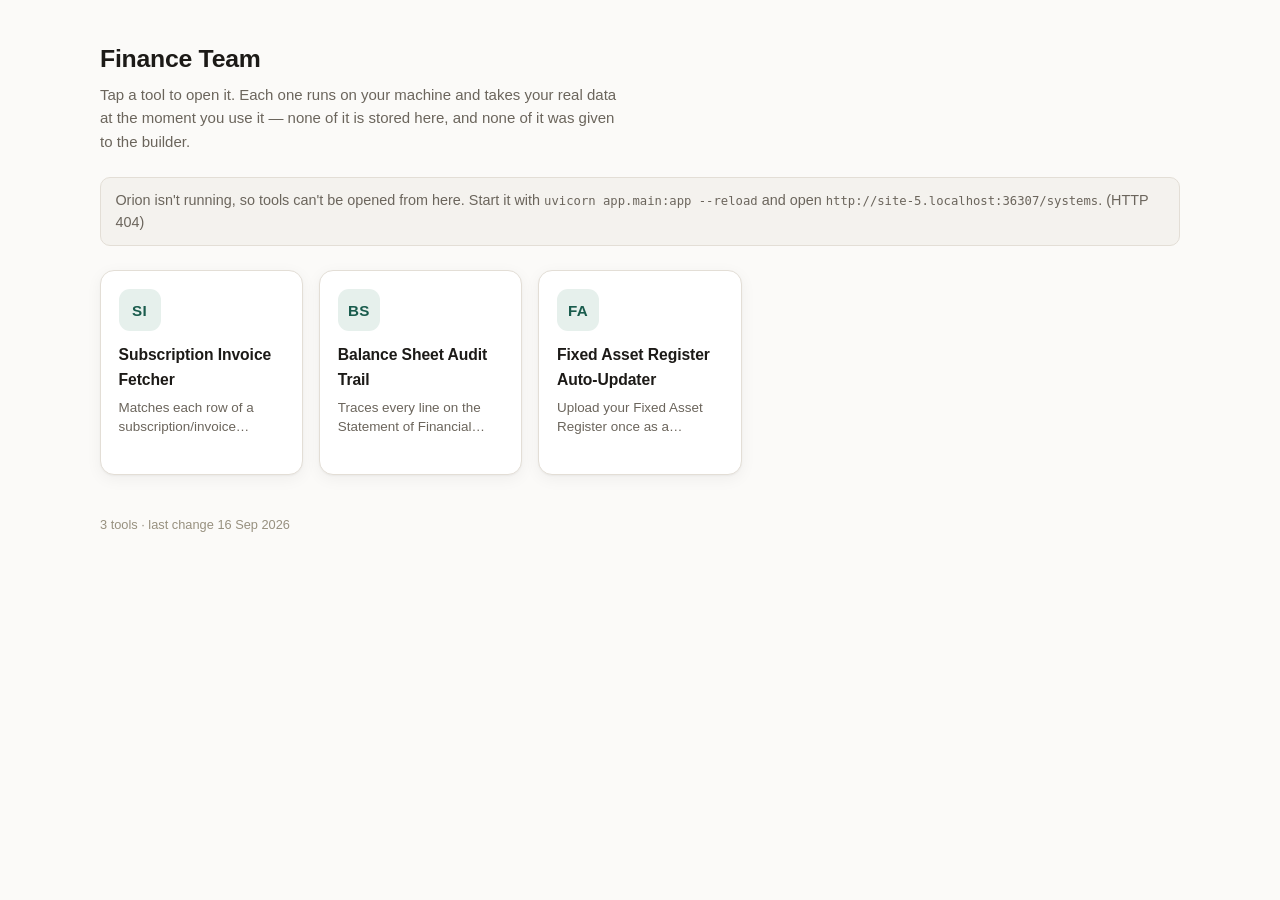
==== commit ace1e8e1: "Update subscription-invoice-fetcher to v4 Built by Orion — build b_4050d77c02.  Request: Every row i" ====
--- a/index.html
+++ b/index.html
@@ -112,10 +112,10 @@
 
   <div class="grid" id="grid">
       <article class="tile" data-slug="subscription-invoice-fetcher" role="button" tabindex="0"
-               aria-label="Open Subscription Invoice Fetcher" title="Matches each row of a subscription/invoice breakdown sheet to the matching invoice email in one admin Gmail inbox, saves the PDF/image attachment, and returns your sheet with a Status column and a link to the saved file next to each row. Signs in with just an email address and a Gmail App Password over IMAP. — bring: A Gmail App Password for the admin inbox, generated from Google Account -&gt; Security -&gt; 2-Step Verification -&gt; App Passwords; The invoice breakdown sheet as a real .xlsx file, with columns for enterprise/client name, a breakdown/description, an invoice date, and an amount">
+               aria-label="Open Subscription Invoice Fetcher" title="Matches each row of a subscription/invoice breakdown sheet to the matching invoice email in an admin Gmail inbox, saves the attachment, and returns the sheet with a Status column and a link to each found invoice. It now finds the real header row even when a title/section label sits above it, and prefers whichever same-named column (e.g. two &#x27;amount&#x27; columns) actually has real values when the sheet has ambiguous column names. — bring: The invoice breakdown sheet as a real .xlsx file, with a header row somewhere in its first 10 rows containing recognizable names for enterprise/client/company/vendor, a breakdown/description/communication column, an invoice date, and an amount; A Gmail App Password for the admin inbox (16 characters, spaces from Google&#x27;s display are stripped automatically)">
         <span class="glyph" aria-hidden="true">SI</span>
         <span class="tile-name">Subscription Invoice Fetcher</span>
-        <span class="tile-sub">Matches each row of a subscription/invoice breakdown sheet to the matching invoice email in one admin Gmail inbox, saves the PDF/image attachment, and returns your sheet with a Status column and a link to the saved file next to each row. Signs in with just an email address and a Gmail App Password over IMAP.</span>
+        <span class="tile-sub">Matches each row of a subscription/invoice breakdown sheet to the matching invoice email in an admin Gmail inbox, saves the attachment, and returns the sheet with a Status column and a link to each found invoice. It now finds the real header row even when a title/section label sits above it, and prefers whichever same-named column (e.g. two &#x27;amount&#x27; columns) actually has real values when the sheet has ambiguous column names.</span>
         <span class="tile-status" data-role="status"></span>
         <button class="tile-stop" data-act="stop" hidden
                 aria-label="Stop Subscription Invoice Fetcher">Stop</button>
@@ -146,7 +146,7 @@
 </div>
 
 <script>
-const DATA = {"defaultOrigin": "http://127.0.0.1:8000", "features": [{"assumptions": ["Only spaces needed stripping from the App Password field before sign-in; the fix strips all whitespace (not just leading/trailing) so any stray tabs from a paste are removed too", "The wording of the updated help text under the App Password field was not prescribed; a short plain sentence was written explaining spaces are fine and are removed automatically", "No other part of sign-in, invoice search, or output changed - this was a two-line fix in app/gmail_auth.py plus a one-line help text update in templates/index.html"], "capabilities": ["browser"], "created_at": "2026-09-14T16:27:10.357938+00:00", "expects": ["A Gmail App Password for the admin inbox, generated from Google Account -> Security -> 2-Step Verification -> App Passwords", "The invoice breakdown sheet as a real .xlsx file, with columns for enterprise/client name, a breakdown/description, an invoice date, and an amount"], "gaps": [], "history": [{"at": "2026-09-14T16:27:10.357938+00:00", "build_id": "b_204a1eb1a7", "prompt": "I have attached a template subscription invoice. Across every enterprise there is a breakdown against every break down i want the invoice gotten from the admin email around that date. The feature shall take admin account access and the invoice sheet and get invoices from the gmail against every break down.", "version": 1}, {"at": "2026-09-16T12:03:29.395932+00:00", "build_id": "b_b1c05b7e96", "prompt": "Replace the current Google OAuth sign-in flow (which needs a Cloud Console app, GMAIL_CLIENT_ID/GMAIL_CLIENT_SECRET, and a redirect URI set up in advance) with a plain input field in the tool's own web page instead: an email address field and a Gmail App Password field (the 16-character password anyone can generate themselves from Google Account -> Security -> 2-Step Verification -> App Passwords, no developer setup needed). Use these two values to connect to the admin Gmail inbox over IMAP instead of the Gmail API/OAuth, and search for the invoice emails the same way as before. The app password field must be a masked password input, must never be written to disk or logged, and should only be held in memory for the current run (the user re-enters it each time they run the tool, same as they re-upload the sheet).", "version": 2}, {"at": "2026-09-16T16:50:07.523392+00:00", "build_id": "b_59c4301a2b", "prompt": "Sign-in is rejecting valid app passwords. The likely bug: Google displays the 16-character App Password with spaces every 4 characters for readability (e.g. 'abcd efgh ijkl mnop'), but the real password has no spaces. The current code only strips leading/trailing whitespace from the app_password field, not spaces in the middle, so a copy-pasted password with its original spacing gets sent to Gmail as-is and rejected. Fix: strip ALL whitespace from the app password (not just leading/trailing) before using it to sign in. Also update the on-page help text to mention that spaces in a pasted app password are fine and will be removed automatically.", "version": 3}], "prompt": "Sign-in is rejecting valid app passwords. The likely bug: Google displays the 16-character App Password with spaces every 4 characters for readability (e.g. 'abcd efgh ijkl mnop'), but the real password has no spaces. The current code only strips leading/trailing whitespace from the app_password field, not spaces in the middle, so a copy-pasted password with its original spacing gets sent to Gmail as-is and rejected. Fix: strip ALL whitespace from the app password (not just leading/trailing) before using it to sign in. Also update the on-page help text to mention that spaces in a pasted app password are fine and will be removed automatically.", "run": {"health_path": "/", "install": ["pip install -r requirements.txt"], "port": 8000, "start": "python -m app.main"}, "slug": "subscription-invoice-fetcher", "summary": "Matches each row of a subscription/invoice breakdown sheet to the matching invoice email in one admin Gmail inbox, saves the PDF/image attachment, and returns your sheet with a Status column and a link to the saved file next to each row. Signs in with just an email address and a Gmail App Password over IMAP.", "system_id": "subscription-invoice-fetcher", "title": "Subscription Invoice Fetcher", "updated_at": "2026-09-16T16:50:07.523392+00:00", "version": 3}, {"assumptions": ["The Excel upload path, its expected file layout, and the reconciliation logic are unchanged from the previous version.", "'Pull from Odoo' reads the standard Accounting module records (account.move, account.move.line, account.account) on the staging instance already connected to this tool via environment variables \u2014 not a custom module.", "Only posted (validated) Odoo journal entries are included; draft/unposted entries are excluded, matching a finalized Excel export.", "One company, one period per Odoo pull; no multi-company consolidation and no period-over-period comparison in a single run.", "The Odoo pull is read-only: nothing is written back to Odoo.", "Odoo doesn't export a formatted Statement of Financial Position, so SOFP 'lines' pulled from Odoo are built by grouping account balances under Odoo's own account_type categories (e.g. Cash and Cash Equivalents, Trade and Other Payables) rather than reproducing your organization's exact statement captions.", "Uploaded workbooks and pulled Odoo data live only in server memory for the running process; restarting the app clears all sessions, and nothing from Odoo is cached between runs."], "capabilities": [], "created_at": "2026-07-30T17:51:16.544197+00:00", "expects": ["Either: the three Excel sheets (.xlsx/.xlsm) \u2014 Statement of Financial Position (SOFP), Trial Balance (TB) and General Ledger (GL) \u2014 in the same layout the tool already expects", "Or: a start and end date for a period to pull directly from the connected staging Odoo instance (requires ODOO_URL/ODOO_DB/ODOO_USERNAME/ODOO_API_KEY to be set on the server; no credentials are entered in the browser)"], "gaps": ["If ODOO_URL/ODOO_DB/ODOO_USERNAME/ODOO_API_KEY aren't set on the server, the 'Pull from Odoo' option will report a clear configuration error and only the Excel upload path will work.", "Note-linked disclosures (separate note sheets referenced by a Note column) are not cross-referenced automatically for either source.", "Sign-convention differences between systems are flagged as a likely mismatch rather than silently corrected."], "history": [{"at": "2026-07-30T17:51:16.544197+00:00", "build_id": "b_49e3ebe32c", "prompt": "Create a generic Balance Sheet Audit Support feature that accepts an uploaded Excel workbook (following the same structure as the provided sample workbook) as input. The workbook will contain at least three sheets: \"SOFP\", \"TB New 2025\", and \"GL New 2025\" (or equivalent configurable sheet names). The feature should automatically read the workbook, identify the Statement of Financial Position (SOFP), Trial Balance (TB), and General Ledger (GL) data, and generate an end-to-end audit trail for every Balance Sheet head. For each SOFP closing balance, identify the relevant TB and GL account(s), derive the closing balance from the underlying GL data, present a detailed breakup showing how the reported balance is composed, reconcile the aggregated GL balance with the reported SOFP balance, and clearly flag any differences, missing mappings, or unreconciled amounts. The output should be a structured audit report that enables Finance and Audit teams to trace every reported Balance Sheet figure back to its supporting ledger accounts and transactions without manually reviewing the entire General Ledger. The implementation should work for any uploaded workbook that follows the same tabular structure as the sample, rather than being hardcoded to a specific file.", "version": 1}, {"at": "2026-07-30T17:58:37.352747+00:00", "build_id": "b_e6db6c7034", "prompt": "when i hover on view transcations/unmap when one of the sofp is expanded its blue over blue and affects readibility can you fix that", "version": 2}, {"at": "2026-07-31T11:00:24.804353+00:00", "build_id": "b_f8fab9505d", "prompt": "dark mode integration", "version": 3}, {"at": "2026-09-02T04:32:26.673681+00:00", "build_id": "b_b82469fa67", "prompt": "in addition to uploading SOFP, TB and GL as Excel files, also add an option pull that data directly from Odoo.", "version": 4}], "prompt": "in addition to uploading SOFP, TB and GL as Excel files, also add an option pull that data directly from Odoo.", "run": {"health_path": "/", "install": ["pip install -r requirements.txt"], "port": 8000, "start": "python main.py"}, "slug": "balance-sheet-audit-trail", "summary": "Traces every line on the Statement of Financial Position back to its supporting Trial Balance accounts and General Ledger transactions, flagging anything that doesn't reconcile. Data can come from an Excel upload (SOFP/TB/GL) or a direct read-only pull from the connected staging Odoo instance for a chosen date range.", "system_id": "balance-sheet-audit-trail", "title": "Balance Sheet Audit Trail", "updated_at": "2026-09-02T04:32:26.673681+00:00", "version": 4}, {"assumptions": ["The baseline FAR's existing tab/column layout is exactly what future updates should match; no new tab, column, or asset class is ever added", "The GL is a flat table with a recognizable header row (not a sectioned ledger export with account names as row headings and no repeated header)", "An invoice matches a GL line by amount + date within a tolerance window, boosted by vendor/reference where present; more than one plausible match is treated as an exception rather than guessed", "The period each run covers is derived automatically from the register's own last recorded closing position through to the latest transaction date found in that run's own files \u2014 never asked of the user", "Only text-based PDFs and plain image files (PNG/JPG/TIFF/BMP) are read automatically via the built-in local OCR engine; scanned PDFs without a text layer are not"], "capabilities": [], "created_at": "2026-08-18T18:51:06.018829+00:00", "expects": ["The current Fixed Asset Register as an Excel workbook (.xlsx/.xlsm), uploaded once as the baseline", "Each period: the new invoices as PDF or image files (including scans/photos), plus the GL covering those same transactions as .xlsx/.xlsm/.xls/.csv (a flat table with a Date, Amount and Account/Classification header row) \u2014 or the same FAR/GL workbook if the GL lives inside it as a sheet"], "gaps": ["Reading a 'sectioned ledger' style register (account-code-and-name row followed by unlabeled purchase rows, no repeated header, running-total rows like 'Initial Balance'/'Subtotal' interspersed) was requested but is not implemented in this version \u2014 the finance user tried an earlier attempt at this and asked to undo it, so the tool still requires the GL to be a flat table with a recognizable header row; a sectioned-ledger register upload will be reported as unrecognized rather than parsed", "Vendor/tax/approval information is not extracted from invoices, and disposals are recognized only from GL narration keywords (disposal, written off, scrap, sold), not from an explicit disposal flag"], "history": [{"at": "2026-08-18T18:51:06.018829+00:00", "build_id": "b_fd56922892", "prompt": "Develop an automated Fixed Asset Register (FAR) Update Feature for our centralized Accounting & Finance Dashboard.\r\n\r\nThe purpose of this feature is to continuously update an existing Fixed Asset Register from its current closing position onwards, without requiring the user to rebuild or manually update the FAR.\r\n\r\nThe user will upload the existing FAR ONCE as the BASELINE. The uploaded FAR is the source of truth for the existing FAR structure and accounting treatment. The feature must inspect the uploaded FAR and automatically understand its existing tabs, asset classes, columns, formatting, depreciation rates, depreciation calculations, schedules, formulas and overall structure. Do not create a new FAR structure or ask the user to define these items separately. Simply preserve and follow the structure already present in the uploaded FAR.\r\n\r\nAfter the baseline FAR has been uploaded, whenever the user wants to update it for a subsequent period/year, the user will provide:\r\n\r\n1. The fixed asset addition invoices for that period/year.\r\n2. The relevant General Ledger (GL) for those transactions.\r\n\r\nThe feature must use the two inputs for different purposes:\r\n\r\n- INVOICES should be used to obtain the detailed information required to update the FAR, including asset description, invoice date, vendor, invoice/reference number, amount and any other relevant information available on the invoice.\r\n- GL should be used primarily for classification and accounting validation, particularly to determine which existing asset-class tab/head the transaction belongs to and to validate the relevant accounting entry.\r\n\r\nThe feature should therefore match and use the invoice and GL together rather than relying on either source alone.\r\n\r\nFor example, if an invoice contains the purchase of a laptop and the corresponding GL identifies the transaction under Computer Equipment, the feature should automatically add the asset to the existing Computer Equipment section/tab of the FAR and populate the relevant information using the invoice.\r\n\r\nThe feature must NOT overwrite or recreate the historical FAR. It should take the existing FAR closing position as the starting point and add/process only the transactions occurring after that position.\r\n\r\nEvery time an update is performed, the feature should automatically:\r\n\r\n- Identify the new fixed asset additions from the provided invoices and GL.\r\n- Match the invoices with the relevant GL transactions.\r\n- Determine the appropriate existing asset class using the GL classification.\r\n- Extract the detailed asset information from the invoices.\r\n- Add the new assets to the appropriate existing FAR tab/listing.\r\n- Follow the exact presentation, columns, formulas and structure already used in the uploaded FAR.\r\n- Continue the existing depreciation schedule for the newly added assets.\r\n- Update the relevant depreciation and carrying amounts within the FAR in the same manner as the existing assets.\r\n- Preserve all previously recorded assets and historical information.\r\n- Avoid duplicating assets or transactions that are already present in the FAR.\r\n\r\nDEPRECIATION RULE:\r\n\r\nFor newly added assets, the month of purchase must be treated as a full month for depreciation purposes.\r\n\r\nIf an asset is purchased at any date during a month, depreciation for the entire month must be charged.\r\n\r\nIf an asset is disposed of during a month, no depreciation should be charged for the month of disposal. Depreciation should therefore stop in the month immediately preceding the disposal month.\r\n\r\nThe depreciation rate, useful life, calculation method and presentation must NOT be separately provided by the user. The feature must identify and follow the rules already present in the uploaded FAR.\r\n\r\nThe same principle applies to all other FAR-related structure and accounting treatment: the uploaded FAR is the reference point and should be followed.\r\n\r\nIf disposal transactions are identifiable from the provided GL/supporting information, update the relevant existing asset rather than treating the disposal as a new addition, and apply the existing FAR's disposal treatment together with the depreciation rule above.\r\n\r\nThe feature must also perform reasonable validation while processing the update. It should identify duplicate transactions, invoices that cannot be matched with the GL, GL transactions that cannot be matched with an invoice, amount mismatches, or transactions that cannot be reliably classified.\r\n\r\nDo not repeatedly ask the user routine accounting or formatting questions. The feature should make these decisions by inspecting the existing FAR and applying the workflow defined above.\r\n\r\nOnly flag an item for user review when the information genuinely cannot be determined from the uploaded FAR, invoices and GL. Such items should be clearly identified as exceptions rather than being guessed or incorrectly incorporated into the FAR.\r\n\r\nThe key workflow is:\r\n\r\nBASELINE FAR \u2192 uploaded once and treated as the master/source of truth.\r\n\r\nSUBSEQUENT PERIOD \u2192 upload invoices + relevant GL \u2192 feature automatically identifies, classifies and adds the new assets \u2192 calculates/updates depreciation \u2192 preserves the existing FAR \u2192 produces the updated FAR.\r\n\r\nFor every future update, the latest updated FAR should become the new starting point, so the user only needs to provide the new period's invoices and GL.\r\n\r\nThe final result must be the SAME FAR updated from its existing closing position onwards, with the new additions and related depreciation incorporated into the appropriate existing sections/tabs, without requiring the user to manually restructure, classify or rebuild the FAR.", "version": 1}, {"at": "2026-08-19T07:08:40.859907+00:00", "build_id": "b_ab25eb7d11", "prompt": "When i upload OCR it says The OCR engine (tesseract) is not installed on this machine, so image invoices cannot be read automatically.", "version": 2}, {"at": "2026-08-19T08:39:10.944496+00:00", "build_id": "b_2d794b6d38", "prompt": "Rather than rejecting the file, it should be smart enough to:\r\n\r\nNotice when a row is just an account name (like \"41501 Computer Equipments\") sitting by itself \u2014 and treat everything below it as belonging to that account, until the next account name shows up.\r\nSkip non-transaction rows like \"Initial Balance\" or subtotal rows \u2014 those aren't individual purchases, they're running totals.\r\nFigure out which column is the date and which is the amount by looking at the actual data in each row (dates look like dates, amounts are numbers), rather than requiring a labeled header that says \"Date\" or \"Amount\" whatever info is missing get it from the invoice", "version": 3}], "prompt": "Rather than rejecting the file, it should be smart enough to:\r\n\r\nNotice when a row is just an account name (like \"41501 Computer Equipments\") sitting by itself \u2014 and treat everything below it as belonging to that account, until the next account name shows up.\r\nSkip non-transaction rows like \"Initial Balance\" or subtotal rows \u2014 those aren't individual purchases, they're running totals.\r\nFigure out which column is the date and which is the amount by looking at the actual data in each row (dates look like dates, amounts are numbers), rather than requiring a labeled header that says \"Date\" or \"Amount\" whatever info is missing get it from the invoice", "run": {"health_path": "/health", "install": ["pip install -r requirements.txt"], "port": 8000, "start": "python app.py"}, "slug": "fixed-asset-register-auto-updater", "summary": "Upload your Fixed Asset Register once as a baseline, then each period upload that period's invoices and GL; the tool files new purchases into the correct existing asset tab, calculates depreciation the same way the register already does, applies disposals to the matching existing row, and lists anything it couldn't confidently resolve for you to handle by hand.", "system_id": "fixed-asset-register-auto-updater", "title": "Fixed Asset Register Auto-Updater", "updated_at": "2026-08-19T08:39:10.944496+00:00", "version": 3}]};
+const DATA = {"defaultOrigin": "http://127.0.0.1:8000", "features": [{"assumptions": ["The real header row is always within the first 10 rows of the sheet, never further down", "Each sheet has one header row, not headers split across two rows", "When more than one column name matches a field's keywords (e.g. 'Breakup Amounts' and 'Amount in dollars'), the column with the most populated/parseable values in that data is the real one to use", "A sheet with no row resembling a header anywhere in the first 10 rows is reported as unreadable rather than guessed at"], "capabilities": ["browser"], "created_at": "2026-09-14T16:27:10.357938+00:00", "expects": ["The invoice breakdown sheet as a real .xlsx file, with a header row somewhere in its first 10 rows containing recognizable names for enterprise/client/company/vendor, a breakdown/description/communication column, an invoice date, and an amount", "A Gmail App Password for the admin inbox (16 characters, spaces from Google's display are stripped automatically)"], "gaps": ["No way to manually pick the header row if the automatic guess is wrong on a particular sheet", "Sheets whose column names contain none of the recognized keywords are reported as unreadable, not processed by guesswork", "Headers split across two separate rows are not supported"], "history": [{"at": "2026-09-14T16:27:10.357938+00:00", "build_id": "b_204a1eb1a7", "prompt": "I have attached a template subscription invoice. Across every enterprise there is a breakdown against every break down i want the invoice gotten from the admin email around that date. The feature shall take admin account access and the invoice sheet and get invoices from the gmail against every break down.", "version": 1}, {"at": "2026-09-16T12:03:29.395932+00:00", "build_id": "b_b1c05b7e96", "prompt": "Replace the current Google OAuth sign-in flow (which needs a Cloud Console app, GMAIL_CLIENT_ID/GMAIL_CLIENT_SECRET, and a redirect URI set up in advance) with a plain input field in the tool's own web page instead: an email address field and a Gmail App Password field (the 16-character password anyone can generate themselves from Google Account -> Security -> 2-Step Verification -> App Passwords, no developer setup needed). Use these two values to connect to the admin Gmail inbox over IMAP instead of the Gmail API/OAuth, and search for the invoice emails the same way as before. The app password field must be a masked password input, must never be written to disk or logged, and should only be held in memory for the current run (the user re-enters it each time they run the tool, same as they re-upload the sheet).", "version": 2}, {"at": "2026-09-16T16:50:07.523392+00:00", "build_id": "b_59c4301a2b", "prompt": "Sign-in is rejecting valid app passwords. The likely bug: Google displays the 16-character App Password with spaces every 4 characters for readability (e.g. 'abcd efgh ijkl mnop'), but the real password has no spaces. The current code only strips leading/trailing whitespace from the app_password field, not spaces in the middle, so a copy-pasted password with its original spacing gets sent to Gmail as-is and rejected. Fix: strip ALL whitespace from the app password (not just leading/trailing) before using it to sign in. Also update the on-page help text to mention that spaces in a pasted app password are fine and will be removed automatically.", "version": 3}, {"at": "2026-09-16T17:09:55.355429+00:00", "build_id": "b_4050d77c02", "prompt": "Every row is coming back as Missing Data on a real sheet. The cause: the sheet has a title/section label in row 1 (e.g. '20001  Software Subscriptions - Engineering') and the ACTUAL column headers are in row 2 (Sr No, Voucher Number, Invoice Date, Communication / Breakdown, Partner (Vendor), Debit, Breakup Amounts, Amount in dollars, Enterprise, Test Case (reference only)). The code currently does pd.read_excel(input_path) with no header row detection, so it always treats row 1 as the header \u2014 which is wrong here, so no column ever matches and every row is marked Missing Data. Fix: instead of assuming row 1 is the header, scan the first several rows (e.g. first 10) for the row that actually looks like a header \u2014 the one containing the most recognizable column-name keywords (enterprise/client/company/vendor, breakdown/description/communication, date, amount) \u2014 and use that row as the real header, skipping any title/label rows above it. Keep everything else the same (still uses the 'Enterprise' column for enterprise name, a breakdown/description column, an invoice date column, and an amount column).", "version": 4}], "prompt": "Every row is coming back as Missing Data on a real sheet. The cause: the sheet has a title/section label in row 1 (e.g. '20001  Software Subscriptions - Engineering') and the ACTUAL column headers are in row 2 (Sr No, Voucher Number, Invoice Date, Communication / Breakdown, Partner (Vendor), Debit, Breakup Amounts, Amount in dollars, Enterprise, Test Case (reference only)). The code currently does pd.read_excel(input_path) with no header row detection, so it always treats row 1 as the header \u2014 which is wrong here, so no column ever matches and every row is marked Missing Data. Fix: instead of assuming row 1 is the header, scan the first several rows (e.g. first 10) for the row that actually looks like a header \u2014 the one containing the most recognizable column-name keywords (enterprise/client/company/vendor, breakdown/description/communication, date, amount) \u2014 and use that row as the real header, skipping any title/label rows above it. Keep everything else the same (still uses the 'Enterprise' column for enterprise name, a breakdown/description column, an invoice date column, and an amount column).", "run": {"health_path": "/", "install": ["pip install -r requirements.txt"], "port": 8000, "start": "python -m app.main"}, "slug": "subscription-invoice-fetcher", "summary": "Matches each row of a subscription/invoice breakdown sheet to the matching invoice email in an admin Gmail inbox, saves the attachment, and returns the sheet with a Status column and a link to each found invoice. It now finds the real header row even when a title/section label sits above it, and prefers whichever same-named column (e.g. two 'amount' columns) actually has real values when the sheet has ambiguous column names.", "system_id": "subscription-invoice-fetcher", "title": "Subscription Invoice Fetcher", "updated_at": "2026-09-16T17:09:55.355429+00:00", "version": 4}, {"assumptions": ["The Excel upload path, its expected file layout, and the reconciliation logic are unchanged from the previous version.", "'Pull from Odoo' reads the standard Accounting module records (account.move, account.move.line, account.account) on the staging instance already connected to this tool via environment variables \u2014 not a custom module.", "Only posted (validated) Odoo journal entries are included; draft/unposted entries are excluded, matching a finalized Excel export.", "One company, one period per Odoo pull; no multi-company consolidation and no period-over-period comparison in a single run.", "The Odoo pull is read-only: nothing is written back to Odoo.", "Odoo doesn't export a formatted Statement of Financial Position, so SOFP 'lines' pulled from Odoo are built by grouping account balances under Odoo's own account_type categories (e.g. Cash and Cash Equivalents, Trade and Other Payables) rather than reproducing your organization's exact statement captions.", "Uploaded workbooks and pulled Odoo data live only in server memory for the running process; restarting the app clears all sessions, and nothing from Odoo is cached between runs."], "capabilities": [], "created_at": "2026-07-30T17:51:16.544197+00:00", "expects": ["Either: the three Excel sheets (.xlsx/.xlsm) \u2014 Statement of Financial Position (SOFP), Trial Balance (TB) and General Ledger (GL) \u2014 in the same layout the tool already expects", "Or: a start and end date for a period to pull directly from the connected staging Odoo instance (requires ODOO_URL/ODOO_DB/ODOO_USERNAME/ODOO_API_KEY to be set on the server; no credentials are entered in the browser)"], "gaps": ["If ODOO_URL/ODOO_DB/ODOO_USERNAME/ODOO_API_KEY aren't set on the server, the 'Pull from Odoo' option will report a clear configuration error and only the Excel upload path will work.", "Note-linked disclosures (separate note sheets referenced by a Note column) are not cross-referenced automatically for either source.", "Sign-convention differences between systems are flagged as a likely mismatch rather than silently corrected."], "history": [{"at": "2026-07-30T17:51:16.544197+00:00", "build_id": "b_49e3ebe32c", "prompt": "Create a generic Balance Sheet Audit Support feature that accepts an uploaded Excel workbook (following the same structure as the provided sample workbook) as input. The workbook will contain at least three sheets: \"SOFP\", \"TB New 2025\", and \"GL New 2025\" (or equivalent configurable sheet names). The feature should automatically read the workbook, identify the Statement of Financial Position (SOFP), Trial Balance (TB), and General Ledger (GL) data, and generate an end-to-end audit trail for every Balance Sheet head. For each SOFP closing balance, identify the relevant TB and GL account(s), derive the closing balance from the underlying GL data, present a detailed breakup showing how the reported balance is composed, reconcile the aggregated GL balance with the reported SOFP balance, and clearly flag any differences, missing mappings, or unreconciled amounts. The output should be a structured audit report that enables Finance and Audit teams to trace every reported Balance Sheet figure back to its supporting ledger accounts and transactions without manually reviewing the entire General Ledger. The implementation should work for any uploaded workbook that follows the same tabular structure as the sample, rather than being hardcoded to a specific file.", "version": 1}, {"at": "2026-07-30T17:58:37.352747+00:00", "build_id": "b_e6db6c7034", "prompt": "when i hover on view transcations/unmap when one of the sofp is expanded its blue over blue and affects readibility can you fix that", "version": 2}, {"at": "2026-07-31T11:00:24.804353+00:00", "build_id": "b_f8fab9505d", "prompt": "dark mode integration", "version": 3}, {"at": "2026-09-02T04:32:26.673681+00:00", "build_id": "b_b82469fa67", "prompt": "in addition to uploading SOFP, TB and GL as Excel files, also add an option pull that data directly from Odoo.", "version": 4}], "prompt": "in addition to uploading SOFP, TB and GL as Excel files, also add an option pull that data directly from Odoo.", "run": {"health_path": "/", "install": ["pip install -r requirements.txt"], "port": 8000, "start": "python main.py"}, "slug": "balance-sheet-audit-trail", "summary": "Traces every line on the Statement of Financial Position back to its supporting Trial Balance accounts and General Ledger transactions, flagging anything that doesn't reconcile. Data can come from an Excel upload (SOFP/TB/GL) or a direct read-only pull from the connected staging Odoo instance for a chosen date range.", "system_id": "balance-sheet-audit-trail", "title": "Balance Sheet Audit Trail", "updated_at": "2026-09-02T04:32:26.673681+00:00", "version": 4}, {"assumptions": ["The baseline FAR's existing tab/column layout is exactly what future updates should match; no new tab, column, or asset class is ever added", "The GL is a flat table with a recognizable header row (not a sectioned ledger export with account names as row headings and no repeated header)", "An invoice matches a GL line by amount + date within a tolerance window, boosted by vendor/reference where present; more than one plausible match is treated as an exception rather than guessed", "The period each run covers is derived automatically from the register's own last recorded closing position through to the latest transaction date found in that run's own files \u2014 never asked of the user", "Only text-based PDFs and plain image files (PNG/JPG/TIFF/BMP) are read automatically via the built-in local OCR engine; scanned PDFs without a text layer are not"], "capabilities": [], "created_at": "2026-08-18T18:51:06.018829+00:00", "expects": ["The current Fixed Asset Register as an Excel workbook (.xlsx/.xlsm), uploaded once as the baseline", "Each period: the new invoices as PDF or image files (including scans/photos), plus the GL covering those same transactions as .xlsx/.xlsm/.xls/.csv (a flat table with a Date, Amount and Account/Classification header row) \u2014 or the same FAR/GL workbook if the GL lives inside it as a sheet"], "gaps": ["Reading a 'sectioned ledger' style register (account-code-and-name row followed by unlabeled purchase rows, no repeated header, running-total rows like 'Initial Balance'/'Subtotal' interspersed) was requested but is not implemented in this version \u2014 the finance user tried an earlier attempt at this and asked to undo it, so the tool still requires the GL to be a flat table with a recognizable header row; a sectioned-ledger register upload will be reported as unrecognized rather than parsed", "Vendor/tax/approval information is not extracted from invoices, and disposals are recognized only from GL narration keywords (disposal, written off, scrap, sold), not from an explicit disposal flag"], "history": [{"at": "2026-08-18T18:51:06.018829+00:00", "build_id": "b_fd56922892", "prompt": "Develop an automated Fixed Asset Register (FAR) Update Feature for our centralized Accounting & Finance Dashboard.\r\n\r\nThe purpose of this feature is to continuously update an existing Fixed Asset Register from its current closing position onwards, without requiring the user to rebuild or manually update the FAR.\r\n\r\nThe user will upload the existing FAR ONCE as the BASELINE. The uploaded FAR is the source of truth for the existing FAR structure and accounting treatment. The feature must inspect the uploaded FAR and automatically understand its existing tabs, asset classes, columns, formatting, depreciation rates, depreciation calculations, schedules, formulas and overall structure. Do not create a new FAR structure or ask the user to define these items separately. Simply preserve and follow the structure already present in the uploaded FAR.\r\n\r\nAfter the baseline FAR has been uploaded, whenever the user wants to update it for a subsequent period/year, the user will provide:\r\n\r\n1. The fixed asset addition invoices for that period/year.\r\n2. The relevant General Ledger (GL) for those transactions.\r\n\r\nThe feature must use the two inputs for different purposes:\r\n\r\n- INVOICES should be used to obtain the detailed information required to update the FAR, including asset description, invoice date, vendor, invoice/reference number, amount and any other relevant information available on the invoice.\r\n- GL should be used primarily for classification and accounting validation, particularly to determine which existing asset-class tab/head the transaction belongs to and to validate the relevant accounting entry.\r\n\r\nThe feature should therefore match and use the invoice and GL together rather than relying on either source alone.\r\n\r\nFor example, if an invoice contains the purchase of a laptop and the corresponding GL identifies the transaction under Computer Equipment, the feature should automatically add the asset to the existing Computer Equipment section/tab of the FAR and populate the relevant information using the invoice.\r\n\r\nThe feature must NOT overwrite or recreate the historical FAR. It should take the existing FAR closing position as the starting point and add/process only the transactions occurring after that position.\r\n\r\nEvery time an update is performed, the feature should automatically:\r\n\r\n- Identify the new fixed asset additions from the provided invoices and GL.\r\n- Match the invoices with the relevant GL transactions.\r\n- Determine the appropriate existing asset class using the GL classification.\r\n- Extract the detailed asset information from the invoices.\r\n- Add the new assets to the appropriate existing FAR tab/listing.\r\n- Follow the exact presentation, columns, formulas and structure already used in the uploaded FAR.\r\n- Continue the existing depreciation schedule for the newly added assets.\r\n- Update the relevant depreciation and carrying amounts within the FAR in the same manner as the existing assets.\r\n- Preserve all previously recorded assets and historical information.\r\n- Avoid duplicating assets or transactions that are already present in the FAR.\r\n\r\nDEPRECIATION RULE:\r\n\r\nFor newly added assets, the month of purchase must be treated as a full month for depreciation purposes.\r\n\r\nIf an asset is purchased at any date during a month, depreciation for the entire month must be charged.\r\n\r\nIf an asset is disposed of during a month, no depreciation should be charged for the month of disposal. Depreciation should therefore stop in the month immediately preceding the disposal month.\r\n\r\nThe depreciation rate, useful life, calculation method and presentation must NOT be separately provided by the user. The feature must identify and follow the rules already present in the uploaded FAR.\r\n\r\nThe same principle applies to all other FAR-related structure and accounting treatment: the uploaded FAR is the reference point and should be followed.\r\n\r\nIf disposal transactions are identifiable from the provided GL/supporting information, update the relevant existing asset rather than treating the disposal as a new addition, and apply the existing FAR's disposal treatment together with the depreciation rule above.\r\n\r\nThe feature must also perform reasonable validation while processing the update. It should identify duplicate transactions, invoices that cannot be matched with the GL, GL transactions that cannot be matched with an invoice, amount mismatches, or transactions that cannot be reliably classified.\r\n\r\nDo not repeatedly ask the user routine accounting or formatting questions. The feature should make these decisions by inspecting the existing FAR and applying the workflow defined above.\r\n\r\nOnly flag an item for user review when the information genuinely cannot be determined from the uploaded FAR, invoices and GL. Such items should be clearly identified as exceptions rather than being guessed or incorrectly incorporated into the FAR.\r\n\r\nThe key workflow is:\r\n\r\nBASELINE FAR \u2192 uploaded once and treated as the master/source of truth.\r\n\r\nSUBSEQUENT PERIOD \u2192 upload invoices + relevant GL \u2192 feature automatically identifies, classifies and adds the new assets \u2192 calculates/updates depreciation \u2192 preserves the existing FAR \u2192 produces the updated FAR.\r\n\r\nFor every future update, the latest updated FAR should become the new starting point, so the user only needs to provide the new period's invoices and GL.\r\n\r\nThe final result must be the SAME FAR updated from its existing closing position onwards, with the new additions and related depreciation incorporated into the appropriate existing sections/tabs, without requiring the user to manually restructure, classify or rebuild the FAR.", "version": 1}, {"at": "2026-08-19T07:08:40.859907+00:00", "build_id": "b_ab25eb7d11", "prompt": "When i upload OCR it says The OCR engine (tesseract) is not installed on this machine, so image invoices cannot be read automatically.", "version": 2}, {"at": "2026-08-19T08:39:10.944496+00:00", "build_id": "b_2d794b6d38", "prompt": "Rather than rejecting the file, it should be smart enough to:\r\n\r\nNotice when a row is just an account name (like \"41501 Computer Equipments\") sitting by itself \u2014 and treat everything below it as belonging to that account, until the next account name shows up.\r\nSkip non-transaction rows like \"Initial Balance\" or subtotal rows \u2014 those aren't individual purchases, they're running totals.\r\nFigure out which column is the date and which is the amount by looking at the actual data in each row (dates look like dates, amounts are numbers), rather than requiring a labeled header that says \"Date\" or \"Amount\" whatever info is missing get it from the invoice", "version": 3}], "prompt": "Rather than rejecting the file, it should be smart enough to:\r\n\r\nNotice when a row is just an account name (like \"41501 Computer Equipments\") sitting by itself \u2014 and treat everything below it as belonging to that account, until the next account name shows up.\r\nSkip non-transaction rows like \"Initial Balance\" or subtotal rows \u2014 those aren't individual purchases, they're running totals.\r\nFigure out which column is the date and which is the amount by looking at the actual data in each row (dates look like dates, amounts are numbers), rather than requiring a labeled header that says \"Date\" or \"Amount\" whatever info is missing get it from the invoice", "run": {"health_path": "/health", "install": ["pip install -r requirements.txt"], "port": 8000, "start": "python app.py"}, "slug": "fixed-asset-register-auto-updater", "summary": "Upload your Fixed Asset Register once as a baseline, then each period upload that period's invoices and GL; the tool files new purchases into the correct existing asset tab, calculates depreciation the same way the register already does, applies disposals to the matching existing row, and lists anything it couldn't confidently resolve for you to handle by hand.", "system_id": "fixed-asset-register-auto-updater", "title": "Fixed Asset Register Auto-Updater", "updated_at": "2026-08-19T08:39:10.944496+00:00", "version": 3}]};
 // Served by Orion -> talk to the same origin. Opened as a file:// copy -> fall
 // back to where Orion normally listens, which its CORS config already allows.
 const ORIGIN = location.protocol.startsWith("http") ? location.origin : DATA.defaultOrigin;
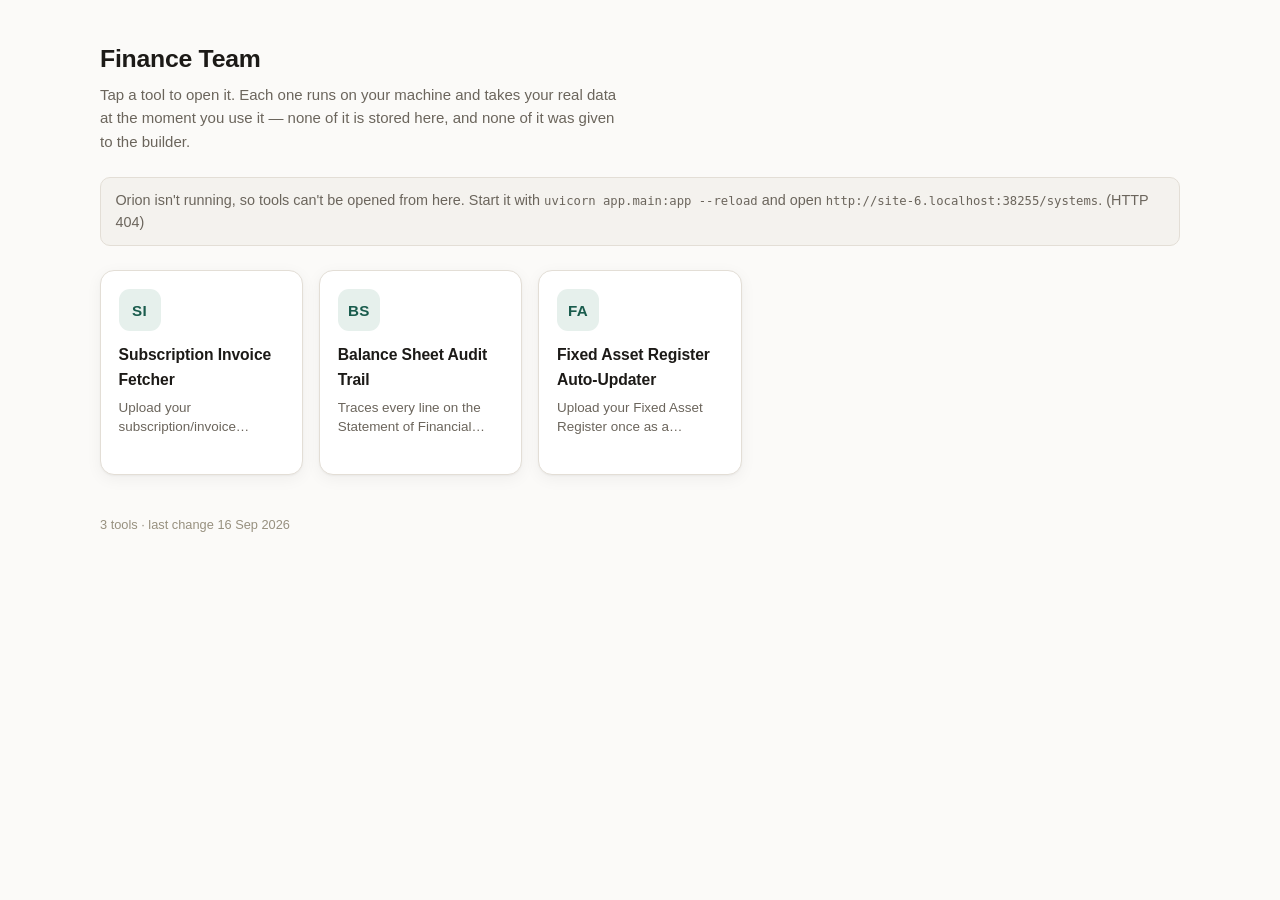
==== commit ace7a9b4: "Update subscription-invoice-fetcher to v5 Built by Orion — build b_f3e8ec5f04.  Request: Zero invoic" ====
--- a/index.html
+++ b/index.html
@@ -112,10 +112,10 @@
 
   <div class="grid" id="grid">
       <article class="tile" data-slug="subscription-invoice-fetcher" role="button" tabindex="0"
-               aria-label="Open Subscription Invoice Fetcher" title="Matches each row of a subscription/invoice breakdown sheet to the matching invoice email in an admin Gmail inbox, saves the attachment, and returns the sheet with a Status column and a link to each found invoice. It now finds the real header row even when a title/section label sits above it, and prefers whichever same-named column (e.g. two &#x27;amount&#x27; columns) actually has real values when the sheet has ambiguous column names. — bring: The invoice breakdown sheet as a real .xlsx file, with a header row somewhere in its first 10 rows containing recognizable names for enterprise/client/company/vendor, a breakdown/description/communication column, an invoice date, and an amount; A Gmail App Password for the admin inbox (16 characters, spaces from Google&#x27;s display are stripped automatically)">
+               aria-label="Open Subscription Invoice Fetcher" title="Upload your subscription/invoice breakdown sheet and it searches your Gmail inbox for a matching invoice email for each row, using the vendor/partner name (not the internal department name) to search, and gives you back a report showing which invoices were found, with a live row-by-row progress indicator while it runs. — bring: The invoice breakdown sheet as a .xlsx file, with a header row somewhere in the first 10 rows containing columns for enterprise/department, (ideally) a separate vendor/partner/supplier column, a breakdown/description, an invoice date, and an amount; A Gmail App Password for the admin inbox to search (generated at Google Account -&gt; Security -&gt; 2-Step Verification -&gt; App Passwords), entered fresh each run">
         <span class="glyph" aria-hidden="true">SI</span>
         <span class="tile-name">Subscription Invoice Fetcher</span>
-        <span class="tile-sub">Matches each row of a subscription/invoice breakdown sheet to the matching invoice email in an admin Gmail inbox, saves the attachment, and returns the sheet with a Status column and a link to each found invoice. It now finds the real header row even when a title/section label sits above it, and prefers whichever same-named column (e.g. two &#x27;amount&#x27; columns) actually has real values when the sheet has ambiguous column names.</span>
+        <span class="tile-sub">Upload your subscription/invoice breakdown sheet and it searches your Gmail inbox for a matching invoice email for each row, using the vendor/partner name (not the internal department name) to search, and gives you back a report showing which invoices were found, with a live row-by-row progress indicator while it runs.</span>
         <span class="tile-status" data-role="status"></span>
         <button class="tile-stop" data-act="stop" hidden
                 aria-label="Stop Subscription Invoice Fetcher">Stop</button>
@@ -146,7 +146,7 @@
 </div>
 
 <script>
-const DATA = {"defaultOrigin": "http://127.0.0.1:8000", "features": [{"assumptions": ["The real header row is always within the first 10 rows of the sheet, never further down", "Each sheet has one header row, not headers split across two rows", "When more than one column name matches a field's keywords (e.g. 'Breakup Amounts' and 'Amount in dollars'), the column with the most populated/parseable values in that data is the real one to use", "A sheet with no row resembling a header anywhere in the first 10 rows is reported as unreadable rather than guessed at"], "capabilities": ["browser"], "created_at": "2026-09-14T16:27:10.357938+00:00", "expects": ["The invoice breakdown sheet as a real .xlsx file, with a header row somewhere in its first 10 rows containing recognizable names for enterprise/client/company/vendor, a breakdown/description/communication column, an invoice date, and an amount", "A Gmail App Password for the admin inbox (16 characters, spaces from Google's display are stripped automatically)"], "gaps": ["No way to manually pick the header row if the automatic guess is wrong on a particular sheet", "Sheets whose column names contain none of the recognized keywords are reported as unreadable, not processed by guesswork", "Headers split across two separate rows are not supported"], "history": [{"at": "2026-09-14T16:27:10.357938+00:00", "build_id": "b_204a1eb1a7", "prompt": "I have attached a template subscription invoice. Across every enterprise there is a breakdown against every break down i want the invoice gotten from the admin email around that date. The feature shall take admin account access and the invoice sheet and get invoices from the gmail against every break down.", "version": 1}, {"at": "2026-09-16T12:03:29.395932+00:00", "build_id": "b_b1c05b7e96", "prompt": "Replace the current Google OAuth sign-in flow (which needs a Cloud Console app, GMAIL_CLIENT_ID/GMAIL_CLIENT_SECRET, and a redirect URI set up in advance) with a plain input field in the tool's own web page instead: an email address field and a Gmail App Password field (the 16-character password anyone can generate themselves from Google Account -> Security -> 2-Step Verification -> App Passwords, no developer setup needed). Use these two values to connect to the admin Gmail inbox over IMAP instead of the Gmail API/OAuth, and search for the invoice emails the same way as before. The app password field must be a masked password input, must never be written to disk or logged, and should only be held in memory for the current run (the user re-enters it each time they run the tool, same as they re-upload the sheet).", "version": 2}, {"at": "2026-09-16T16:50:07.523392+00:00", "build_id": "b_59c4301a2b", "prompt": "Sign-in is rejecting valid app passwords. The likely bug: Google displays the 16-character App Password with spaces every 4 characters for readability (e.g. 'abcd efgh ijkl mnop'), but the real password has no spaces. The current code only strips leading/trailing whitespace from the app_password field, not spaces in the middle, so a copy-pasted password with its original spacing gets sent to Gmail as-is and rejected. Fix: strip ALL whitespace from the app password (not just leading/trailing) before using it to sign in. Also update the on-page help text to mention that spaces in a pasted app password are fine and will be removed automatically.", "version": 3}, {"at": "2026-09-16T17:09:55.355429+00:00", "build_id": "b_4050d77c02", "prompt": "Every row is coming back as Missing Data on a real sheet. The cause: the sheet has a title/section label in row 1 (e.g. '20001  Software Subscriptions - Engineering') and the ACTUAL column headers are in row 2 (Sr No, Voucher Number, Invoice Date, Communication / Breakdown, Partner (Vendor), Debit, Breakup Amounts, Amount in dollars, Enterprise, Test Case (reference only)). The code currently does pd.read_excel(input_path) with no header row detection, so it always treats row 1 as the header \u2014 which is wrong here, so no column ever matches and every row is marked Missing Data. Fix: instead of assuming row 1 is the header, scan the first several rows (e.g. first 10) for the row that actually looks like a header \u2014 the one containing the most recognizable column-name keywords (enterprise/client/company/vendor, breakdown/description/communication, date, amount) \u2014 and use that row as the real header, skipping any title/label rows above it. Keep everything else the same (still uses the 'Enterprise' column for enterprise name, a breakdown/description column, an invoice date column, and an amount column).", "version": 4}], "prompt": "Every row is coming back as Missing Data on a real sheet. The cause: the sheet has a title/section label in row 1 (e.g. '20001  Software Subscriptions - Engineering') and the ACTUAL column headers are in row 2 (Sr No, Voucher Number, Invoice Date, Communication / Breakdown, Partner (Vendor), Debit, Breakup Amounts, Amount in dollars, Enterprise, Test Case (reference only)). The code currently does pd.read_excel(input_path) with no header row detection, so it always treats row 1 as the header \u2014 which is wrong here, so no column ever matches and every row is marked Missing Data. Fix: instead of assuming row 1 is the header, scan the first several rows (e.g. first 10) for the row that actually looks like a header \u2014 the one containing the most recognizable column-name keywords (enterprise/client/company/vendor, breakdown/description/communication, date, amount) \u2014 and use that row as the real header, skipping any title/label rows above it. Keep everything else the same (still uses the 'Enterprise' column for enterprise name, a breakdown/description column, an invoice date column, and an amount column).", "run": {"health_path": "/", "install": ["pip install -r requirements.txt"], "port": 8000, "start": "python -m app.main"}, "slug": "subscription-invoice-fetcher", "summary": "Matches each row of a subscription/invoice breakdown sheet to the matching invoice email in an admin Gmail inbox, saves the attachment, and returns the sheet with a Status column and a link to each found invoice. It now finds the real header row even when a title/section label sits above it, and prefers whichever same-named column (e.g. two 'amount' columns) actually has real values when the sheet has ambiguous column names.", "system_id": "subscription-invoice-fetcher", "title": "Subscription Invoice Fetcher", "updated_at": "2026-09-16T17:09:55.355429+00:00", "version": 4}, {"assumptions": ["The Excel upload path, its expected file layout, and the reconciliation logic are unchanged from the previous version.", "'Pull from Odoo' reads the standard Accounting module records (account.move, account.move.line, account.account) on the staging instance already connected to this tool via environment variables \u2014 not a custom module.", "Only posted (validated) Odoo journal entries are included; draft/unposted entries are excluded, matching a finalized Excel export.", "One company, one period per Odoo pull; no multi-company consolidation and no period-over-period comparison in a single run.", "The Odoo pull is read-only: nothing is written back to Odoo.", "Odoo doesn't export a formatted Statement of Financial Position, so SOFP 'lines' pulled from Odoo are built by grouping account balances under Odoo's own account_type categories (e.g. Cash and Cash Equivalents, Trade and Other Payables) rather than reproducing your organization's exact statement captions.", "Uploaded workbooks and pulled Odoo data live only in server memory for the running process; restarting the app clears all sessions, and nothing from Odoo is cached between runs."], "capabilities": [], "created_at": "2026-07-30T17:51:16.544197+00:00", "expects": ["Either: the three Excel sheets (.xlsx/.xlsm) \u2014 Statement of Financial Position (SOFP), Trial Balance (TB) and General Ledger (GL) \u2014 in the same layout the tool already expects", "Or: a start and end date for a period to pull directly from the connected staging Odoo instance (requires ODOO_URL/ODOO_DB/ODOO_USERNAME/ODOO_API_KEY to be set on the server; no credentials are entered in the browser)"], "gaps": ["If ODOO_URL/ODOO_DB/ODOO_USERNAME/ODOO_API_KEY aren't set on the server, the 'Pull from Odoo' option will report a clear configuration error and only the Excel upload path will work.", "Note-linked disclosures (separate note sheets referenced by a Note column) are not cross-referenced automatically for either source.", "Sign-convention differences between systems are flagged as a likely mismatch rather than silently corrected."], "history": [{"at": "2026-07-30T17:51:16.544197+00:00", "build_id": "b_49e3ebe32c", "prompt": "Create a generic Balance Sheet Audit Support feature that accepts an uploaded Excel workbook (following the same structure as the provided sample workbook) as input. The workbook will contain at least three sheets: \"SOFP\", \"TB New 2025\", and \"GL New 2025\" (or equivalent configurable sheet names). The feature should automatically read the workbook, identify the Statement of Financial Position (SOFP), Trial Balance (TB), and General Ledger (GL) data, and generate an end-to-end audit trail for every Balance Sheet head. For each SOFP closing balance, identify the relevant TB and GL account(s), derive the closing balance from the underlying GL data, present a detailed breakup showing how the reported balance is composed, reconcile the aggregated GL balance with the reported SOFP balance, and clearly flag any differences, missing mappings, or unreconciled amounts. The output should be a structured audit report that enables Finance and Audit teams to trace every reported Balance Sheet figure back to its supporting ledger accounts and transactions without manually reviewing the entire General Ledger. The implementation should work for any uploaded workbook that follows the same tabular structure as the sample, rather than being hardcoded to a specific file.", "version": 1}, {"at": "2026-07-30T17:58:37.352747+00:00", "build_id": "b_e6db6c7034", "prompt": "when i hover on view transcations/unmap when one of the sofp is expanded its blue over blue and affects readibility can you fix that", "version": 2}, {"at": "2026-07-31T11:00:24.804353+00:00", "build_id": "b_f8fab9505d", "prompt": "dark mode integration", "version": 3}, {"at": "2026-09-02T04:32:26.673681+00:00", "build_id": "b_b82469fa67", "prompt": "in addition to uploading SOFP, TB and GL as Excel files, also add an option pull that data directly from Odoo.", "version": 4}], "prompt": "in addition to uploading SOFP, TB and GL as Excel files, also add an option pull that data directly from Odoo.", "run": {"health_path": "/", "install": ["pip install -r requirements.txt"], "port": 8000, "start": "python main.py"}, "slug": "balance-sheet-audit-trail", "summary": "Traces every line on the Statement of Financial Position back to its supporting Trial Balance accounts and General Ledger transactions, flagging anything that doesn't reconcile. Data can come from an Excel upload (SOFP/TB/GL) or a direct read-only pull from the connected staging Odoo instance for a chosen date range.", "system_id": "balance-sheet-audit-trail", "title": "Balance Sheet Audit Trail", "updated_at": "2026-09-02T04:32:26.673681+00:00", "version": 4}, {"assumptions": ["The baseline FAR's existing tab/column layout is exactly what future updates should match; no new tab, column, or asset class is ever added", "The GL is a flat table with a recognizable header row (not a sectioned ledger export with account names as row headings and no repeated header)", "An invoice matches a GL line by amount + date within a tolerance window, boosted by vendor/reference where present; more than one plausible match is treated as an exception rather than guessed", "The period each run covers is derived automatically from the register's own last recorded closing position through to the latest transaction date found in that run's own files \u2014 never asked of the user", "Only text-based PDFs and plain image files (PNG/JPG/TIFF/BMP) are read automatically via the built-in local OCR engine; scanned PDFs without a text layer are not"], "capabilities": [], "created_at": "2026-08-18T18:51:06.018829+00:00", "expects": ["The current Fixed Asset Register as an Excel workbook (.xlsx/.xlsm), uploaded once as the baseline", "Each period: the new invoices as PDF or image files (including scans/photos), plus the GL covering those same transactions as .xlsx/.xlsm/.xls/.csv (a flat table with a Date, Amount and Account/Classification header row) \u2014 or the same FAR/GL workbook if the GL lives inside it as a sheet"], "gaps": ["Reading a 'sectioned ledger' style register (account-code-and-name row followed by unlabeled purchase rows, no repeated header, running-total rows like 'Initial Balance'/'Subtotal' interspersed) was requested but is not implemented in this version \u2014 the finance user tried an earlier attempt at this and asked to undo it, so the tool still requires the GL to be a flat table with a recognizable header row; a sectioned-ledger register upload will be reported as unrecognized rather than parsed", "Vendor/tax/approval information is not extracted from invoices, and disposals are recognized only from GL narration keywords (disposal, written off, scrap, sold), not from an explicit disposal flag"], "history": [{"at": "2026-08-18T18:51:06.018829+00:00", "build_id": "b_fd56922892", "prompt": "Develop an automated Fixed Asset Register (FAR) Update Feature for our centralized Accounting & Finance Dashboard.\r\n\r\nThe purpose of this feature is to continuously update an existing Fixed Asset Register from its current closing position onwards, without requiring the user to rebuild or manually update the FAR.\r\n\r\nThe user will upload the existing FAR ONCE as the BASELINE. The uploaded FAR is the source of truth for the existing FAR structure and accounting treatment. The feature must inspect the uploaded FAR and automatically understand its existing tabs, asset classes, columns, formatting, depreciation rates, depreciation calculations, schedules, formulas and overall structure. Do not create a new FAR structure or ask the user to define these items separately. Simply preserve and follow the structure already present in the uploaded FAR.\r\n\r\nAfter the baseline FAR has been uploaded, whenever the user wants to update it for a subsequent period/year, the user will provide:\r\n\r\n1. The fixed asset addition invoices for that period/year.\r\n2. The relevant General Ledger (GL) for those transactions.\r\n\r\nThe feature must use the two inputs for different purposes:\r\n\r\n- INVOICES should be used to obtain the detailed information required to update the FAR, including asset description, invoice date, vendor, invoice/reference number, amount and any other relevant information available on the invoice.\r\n- GL should be used primarily for classification and accounting validation, particularly to determine which existing asset-class tab/head the transaction belongs to and to validate the relevant accounting entry.\r\n\r\nThe feature should therefore match and use the invoice and GL together rather than relying on either source alone.\r\n\r\nFor example, if an invoice contains the purchase of a laptop and the corresponding GL identifies the transaction under Computer Equipment, the feature should automatically add the asset to the existing Computer Equipment section/tab of the FAR and populate the relevant information using the invoice.\r\n\r\nThe feature must NOT overwrite or recreate the historical FAR. It should take the existing FAR closing position as the starting point and add/process only the transactions occurring after that position.\r\n\r\nEvery time an update is performed, the feature should automatically:\r\n\r\n- Identify the new fixed asset additions from the provided invoices and GL.\r\n- Match the invoices with the relevant GL transactions.\r\n- Determine the appropriate existing asset class using the GL classification.\r\n- Extract the detailed asset information from the invoices.\r\n- Add the new assets to the appropriate existing FAR tab/listing.\r\n- Follow the exact presentation, columns, formulas and structure already used in the uploaded FAR.\r\n- Continue the existing depreciation schedule for the newly added assets.\r\n- Update the relevant depreciation and carrying amounts within the FAR in the same manner as the existing assets.\r\n- Preserve all previously recorded assets and historical information.\r\n- Avoid duplicating assets or transactions that are already present in the FAR.\r\n\r\nDEPRECIATION RULE:\r\n\r\nFor newly added assets, the month of purchase must be treated as a full month for depreciation purposes.\r\n\r\nIf an asset is purchased at any date during a month, depreciation for the entire month must be charged.\r\n\r\nIf an asset is disposed of during a month, no depreciation should be charged for the month of disposal. Depreciation should therefore stop in the month immediately preceding the disposal month.\r\n\r\nThe depreciation rate, useful life, calculation method and presentation must NOT be separately provided by the user. The feature must identify and follow the rules already present in the uploaded FAR.\r\n\r\nThe same principle applies to all other FAR-related structure and accounting treatment: the uploaded FAR is the reference point and should be followed.\r\n\r\nIf disposal transactions are identifiable from the provided GL/supporting information, update the relevant existing asset rather than treating the disposal as a new addition, and apply the existing FAR's disposal treatment together with the depreciation rule above.\r\n\r\nThe feature must also perform reasonable validation while processing the update. It should identify duplicate transactions, invoices that cannot be matched with the GL, GL transactions that cannot be matched with an invoice, amount mismatches, or transactions that cannot be reliably classified.\r\n\r\nDo not repeatedly ask the user routine accounting or formatting questions. The feature should make these decisions by inspecting the existing FAR and applying the workflow defined above.\r\n\r\nOnly flag an item for user review when the information genuinely cannot be determined from the uploaded FAR, invoices and GL. Such items should be clearly identified as exceptions rather than being guessed or incorrectly incorporated into the FAR.\r\n\r\nThe key workflow is:\r\n\r\nBASELINE FAR \u2192 uploaded once and treated as the master/source of truth.\r\n\r\nSUBSEQUENT PERIOD \u2192 upload invoices + relevant GL \u2192 feature automatically identifies, classifies and adds the new assets \u2192 calculates/updates depreciation \u2192 preserves the existing FAR \u2192 produces the updated FAR.\r\n\r\nFor every future update, the latest updated FAR should become the new starting point, so the user only needs to provide the new period's invoices and GL.\r\n\r\nThe final result must be the SAME FAR updated from its existing closing position onwards, with the new additions and related depreciation incorporated into the appropriate existing sections/tabs, without requiring the user to manually restructure, classify or rebuild the FAR.", "version": 1}, {"at": "2026-08-19T07:08:40.859907+00:00", "build_id": "b_ab25eb7d11", "prompt": "When i upload OCR it says The OCR engine (tesseract) is not installed on this machine, so image invoices cannot be read automatically.", "version": 2}, {"at": "2026-08-19T08:39:10.944496+00:00", "build_id": "b_2d794b6d38", "prompt": "Rather than rejecting the file, it should be smart enough to:\r\n\r\nNotice when a row is just an account name (like \"41501 Computer Equipments\") sitting by itself \u2014 and treat everything below it as belonging to that account, until the next account name shows up.\r\nSkip non-transaction rows like \"Initial Balance\" or subtotal rows \u2014 those aren't individual purchases, they're running totals.\r\nFigure out which column is the date and which is the amount by looking at the actual data in each row (dates look like dates, amounts are numbers), rather than requiring a labeled header that says \"Date\" or \"Amount\" whatever info is missing get it from the invoice", "version": 3}], "prompt": "Rather than rejecting the file, it should be smart enough to:\r\n\r\nNotice when a row is just an account name (like \"41501 Computer Equipments\") sitting by itself \u2014 and treat everything below it as belonging to that account, until the next account name shows up.\r\nSkip non-transaction rows like \"Initial Balance\" or subtotal rows \u2014 those aren't individual purchases, they're running totals.\r\nFigure out which column is the date and which is the amount by looking at the actual data in each row (dates look like dates, amounts are numbers), rather than requiring a labeled header that says \"Date\" or \"Amount\" whatever info is missing get it from the invoice", "run": {"health_path": "/health", "install": ["pip install -r requirements.txt"], "port": 8000, "start": "python app.py"}, "slug": "fixed-asset-register-auto-updater", "summary": "Upload your Fixed Asset Register once as a baseline, then each period upload that period's invoices and GL; the tool files new purchases into the correct existing asset tab, calculates depreciation the same way the register already does, applies disposals to the matching existing row, and lists anything it couldn't confidently resolve for you to handle by hand.", "system_id": "fixed-asset-register-auto-updater", "title": "Fixed Asset Register Auto-Updater", "updated_at": "2026-08-19T08:39:10.944496+00:00", "version": 3}]};
+const DATA = {"defaultOrigin": "http://127.0.0.1:8000", "features": [{"assumptions": ["A 'vendor/partner column' is any column whose header contains vendor, partner, or supplier - kept distinct from the enterprise/client/company/customer/organisation keyword group", "Matching is a plain text search of the vendor value (or enterprise value, as fallback) against the email sender, subject, and body - not fuzzy/alias matching", "The progress indicator is a simple text line updated per row via polling, not a graphical progress bar", "All other matching, date, and amount logic is unchanged from the previous version"], "capabilities": ["browser"], "created_at": "2026-09-14T16:27:10.357938+00:00", "expects": ["The invoice breakdown sheet as a .xlsx file, with a header row somewhere in the first 10 rows containing columns for enterprise/department, (ideally) a separate vendor/partner/supplier column, a breakdown/description, an invoice date, and an amount", "A Gmail App Password for the admin inbox to search (generated at Google Account -> Security -> 2-Step Verification -> App Passwords), entered fresh each run"], "gaps": ["No fuzzy/alias matching - a sheet vendor name that doesn't match the wording used in the actual invoice email (e.g. sheet says AWS but the email is from Amazon Web Services) will still show as not found", "Nothing is written back to the uploaded sheet - the enterprise/vendor distinction is used internally only"], "history": [{"at": "2026-09-14T16:27:10.357938+00:00", "build_id": "b_204a1eb1a7", "prompt": "I have attached a template subscription invoice. Across every enterprise there is a breakdown against every break down i want the invoice gotten from the admin email around that date. The feature shall take admin account access and the invoice sheet and get invoices from the gmail against every break down.", "version": 1}, {"at": "2026-09-16T12:03:29.395932+00:00", "build_id": "b_b1c05b7e96", "prompt": "Replace the current Google OAuth sign-in flow (which needs a Cloud Console app, GMAIL_CLIENT_ID/GMAIL_CLIENT_SECRET, and a redirect URI set up in advance) with a plain input field in the tool's own web page instead: an email address field and a Gmail App Password field (the 16-character password anyone can generate themselves from Google Account -> Security -> 2-Step Verification -> App Passwords, no developer setup needed). Use these two values to connect to the admin Gmail inbox over IMAP instead of the Gmail API/OAuth, and search for the invoice emails the same way as before. The app password field must be a masked password input, must never be written to disk or logged, and should only be held in memory for the current run (the user re-enters it each time they run the tool, same as they re-upload the sheet).", "version": 2}, {"at": "2026-09-16T16:50:07.523392+00:00", "build_id": "b_59c4301a2b", "prompt": "Sign-in is rejecting valid app passwords. The likely bug: Google displays the 16-character App Password with spaces every 4 characters for readability (e.g. 'abcd efgh ijkl mnop'), but the real password has no spaces. The current code only strips leading/trailing whitespace from the app_password field, not spaces in the middle, so a copy-pasted password with its original spacing gets sent to Gmail as-is and rejected. Fix: strip ALL whitespace from the app password (not just leading/trailing) before using it to sign in. Also update the on-page help text to mention that spaces in a pasted app password are fine and will be removed automatically.", "version": 3}, {"at": "2026-09-16T17:09:55.355429+00:00", "build_id": "b_4050d77c02", "prompt": "Every row is coming back as Missing Data on a real sheet. The cause: the sheet has a title/section label in row 1 (e.g. '20001  Software Subscriptions - Engineering') and the ACTUAL column headers are in row 2 (Sr No, Voucher Number, Invoice Date, Communication / Breakdown, Partner (Vendor), Debit, Breakup Amounts, Amount in dollars, Enterprise, Test Case (reference only)). The code currently does pd.read_excel(input_path) with no header row detection, so it always treats row 1 as the header \u2014 which is wrong here, so no column ever matches and every row is marked Missing Data. Fix: instead of assuming row 1 is the header, scan the first several rows (e.g. first 10) for the row that actually looks like a header \u2014 the one containing the most recognizable column-name keywords (enterprise/client/company/vendor, breakdown/description/communication, date, amount) \u2014 and use that row as the real header, skipping any title/label rows above it. Keep everything else the same (still uses the 'Enterprise' column for enterprise name, a breakdown/description column, an invoice date column, and an amount column).", "version": 4}, {"at": "2026-09-16T17:38:03.147582+00:00", "build_id": "b_f3e8ec5f04", "prompt": "Zero invoices are being matched even though the real invoice emails are sitting right there in the inbox. Root cause: the sheet has TWO different columns that both currently get treated as one \u2014 Enterprise (an internal department/cost-center label, e.g. Engineering, Admin) and Partner (Vendor) (the actual company that sent the invoice, e.g. Microsoft, Obsidian.md, Zoom). The tool is currently searching Gmail for the Enterprise value (Engineering) as the sender/company name, but Engineering is an internal department name that will never appear in any real invoice email \u2014 the vendor name (Microsoft, Zoom, etc) is what actually appears in the email sender/subject/body, and that value lives in a separate Partner (Vendor) column the tool ignores. Fix: detect a distinct vendor/partner column (keywords like vendor, partner, supplier \u2014 separate from the existing enterprise/client/company keyword group) and use THAT column'\\''s value to match against the email sender/subject/body, not the enterprise/department column. Keep the enterprise/department column for display in the output report as before, just stop using it as the email-matching key. If no separate vendor/partner column exists in a given sheet, fall back to using the enterprise column for matching same as today, so sheets without this distinction still work. Separately: the tool shows a plain '\\''Loading'\\'' message with no progress while it works through all the rows, which can take a while against a large inbox \u2014 add a simple progress indicator (e.g. '\\''Processing row 3 of 24...'\\'') so it does not look stuck.", "version": 5}], "prompt": "Zero invoices are being matched even though the real invoice emails are sitting right there in the inbox. Root cause: the sheet has TWO different columns that both currently get treated as one \u2014 Enterprise (an internal department/cost-center label, e.g. Engineering, Admin) and Partner (Vendor) (the actual company that sent the invoice, e.g. Microsoft, Obsidian.md, Zoom). The tool is currently searching Gmail for the Enterprise value (Engineering) as the sender/company name, but Engineering is an internal department name that will never appear in any real invoice email \u2014 the vendor name (Microsoft, Zoom, etc) is what actually appears in the email sender/subject/body, and that value lives in a separate Partner (Vendor) column the tool ignores. Fix: detect a distinct vendor/partner column (keywords like vendor, partner, supplier \u2014 separate from the existing enterprise/client/company keyword group) and use THAT column'\\''s value to match against the email sender/subject/body, not the enterprise/department column. Keep the enterprise/department column for display in the output report as before, just stop using it as the email-matching key. If no separate vendor/partner column exists in a given sheet, fall back to using the enterprise column for matching same as today, so sheets without this distinction still work. Separately: the tool shows a plain '\\''Loading'\\'' message with no progress while it works through all the rows, which can take a while against a large inbox \u2014 add a simple progress indicator (e.g. '\\''Processing row 3 of 24...'\\'') so it does not look stuck.", "run": {"health_path": "/", "install": ["pip install -r requirements.txt"], "port": 8000, "start": "python -m app.main"}, "slug": "subscription-invoice-fetcher", "summary": "Upload your subscription/invoice breakdown sheet and it searches your Gmail inbox for a matching invoice email for each row, using the vendor/partner name (not the internal department name) to search, and gives you back a report showing which invoices were found, with a live row-by-row progress indicator while it runs.", "system_id": "subscription-invoice-fetcher", "title": "Subscription Invoice Fetcher", "updated_at": "2026-09-16T17:38:03.147582+00:00", "version": 5}, {"assumptions": ["The Excel upload path, its expected file layout, and the reconciliation logic are unchanged from the previous version.", "'Pull from Odoo' reads the standard Accounting module records (account.move, account.move.line, account.account) on the staging instance already connected to this tool via environment variables \u2014 not a custom module.", "Only posted (validated) Odoo journal entries are included; draft/unposted entries are excluded, matching a finalized Excel export.", "One company, one period per Odoo pull; no multi-company consolidation and no period-over-period comparison in a single run.", "The Odoo pull is read-only: nothing is written back to Odoo.", "Odoo doesn't export a formatted Statement of Financial Position, so SOFP 'lines' pulled from Odoo are built by grouping account balances under Odoo's own account_type categories (e.g. Cash and Cash Equivalents, Trade and Other Payables) rather than reproducing your organization's exact statement captions.", "Uploaded workbooks and pulled Odoo data live only in server memory for the running process; restarting the app clears all sessions, and nothing from Odoo is cached between runs."], "capabilities": [], "created_at": "2026-07-30T17:51:16.544197+00:00", "expects": ["Either: the three Excel sheets (.xlsx/.xlsm) \u2014 Statement of Financial Position (SOFP), Trial Balance (TB) and General Ledger (GL) \u2014 in the same layout the tool already expects", "Or: a start and end date for a period to pull directly from the connected staging Odoo instance (requires ODOO_URL/ODOO_DB/ODOO_USERNAME/ODOO_API_KEY to be set on the server; no credentials are entered in the browser)"], "gaps": ["If ODOO_URL/ODOO_DB/ODOO_USERNAME/ODOO_API_KEY aren't set on the server, the 'Pull from Odoo' option will report a clear configuration error and only the Excel upload path will work.", "Note-linked disclosures (separate note sheets referenced by a Note column) are not cross-referenced automatically for either source.", "Sign-convention differences between systems are flagged as a likely mismatch rather than silently corrected."], "history": [{"at": "2026-07-30T17:51:16.544197+00:00", "build_id": "b_49e3ebe32c", "prompt": "Create a generic Balance Sheet Audit Support feature that accepts an uploaded Excel workbook (following the same structure as the provided sample workbook) as input. The workbook will contain at least three sheets: \"SOFP\", \"TB New 2025\", and \"GL New 2025\" (or equivalent configurable sheet names). The feature should automatically read the workbook, identify the Statement of Financial Position (SOFP), Trial Balance (TB), and General Ledger (GL) data, and generate an end-to-end audit trail for every Balance Sheet head. For each SOFP closing balance, identify the relevant TB and GL account(s), derive the closing balance from the underlying GL data, present a detailed breakup showing how the reported balance is composed, reconcile the aggregated GL balance with the reported SOFP balance, and clearly flag any differences, missing mappings, or unreconciled amounts. The output should be a structured audit report that enables Finance and Audit teams to trace every reported Balance Sheet figure back to its supporting ledger accounts and transactions without manually reviewing the entire General Ledger. The implementation should work for any uploaded workbook that follows the same tabular structure as the sample, rather than being hardcoded to a specific file.", "version": 1}, {"at": "2026-07-30T17:58:37.352747+00:00", "build_id": "b_e6db6c7034", "prompt": "when i hover on view transcations/unmap when one of the sofp is expanded its blue over blue and affects readibility can you fix that", "version": 2}, {"at": "2026-07-31T11:00:24.804353+00:00", "build_id": "b_f8fab9505d", "prompt": "dark mode integration", "version": 3}, {"at": "2026-09-02T04:32:26.673681+00:00", "build_id": "b_b82469fa67", "prompt": "in addition to uploading SOFP, TB and GL as Excel files, also add an option pull that data directly from Odoo.", "version": 4}], "prompt": "in addition to uploading SOFP, TB and GL as Excel files, also add an option pull that data directly from Odoo.", "run": {"health_path": "/", "install": ["pip install -r requirements.txt"], "port": 8000, "start": "python main.py"}, "slug": "balance-sheet-audit-trail", "summary": "Traces every line on the Statement of Financial Position back to its supporting Trial Balance accounts and General Ledger transactions, flagging anything that doesn't reconcile. Data can come from an Excel upload (SOFP/TB/GL) or a direct read-only pull from the connected staging Odoo instance for a chosen date range.", "system_id": "balance-sheet-audit-trail", "title": "Balance Sheet Audit Trail", "updated_at": "2026-09-02T04:32:26.673681+00:00", "version": 4}, {"assumptions": ["The baseline FAR's existing tab/column layout is exactly what future updates should match; no new tab, column, or asset class is ever added", "The GL is a flat table with a recognizable header row (not a sectioned ledger export with account names as row headings and no repeated header)", "An invoice matches a GL line by amount + date within a tolerance window, boosted by vendor/reference where present; more than one plausible match is treated as an exception rather than guessed", "The period each run covers is derived automatically from the register's own last recorded closing position through to the latest transaction date found in that run's own files \u2014 never asked of the user", "Only text-based PDFs and plain image files (PNG/JPG/TIFF/BMP) are read automatically via the built-in local OCR engine; scanned PDFs without a text layer are not"], "capabilities": [], "created_at": "2026-08-18T18:51:06.018829+00:00", "expects": ["The current Fixed Asset Register as an Excel workbook (.xlsx/.xlsm), uploaded once as the baseline", "Each period: the new invoices as PDF or image files (including scans/photos), plus the GL covering those same transactions as .xlsx/.xlsm/.xls/.csv (a flat table with a Date, Amount and Account/Classification header row) \u2014 or the same FAR/GL workbook if the GL lives inside it as a sheet"], "gaps": ["Reading a 'sectioned ledger' style register (account-code-and-name row followed by unlabeled purchase rows, no repeated header, running-total rows like 'Initial Balance'/'Subtotal' interspersed) was requested but is not implemented in this version \u2014 the finance user tried an earlier attempt at this and asked to undo it, so the tool still requires the GL to be a flat table with a recognizable header row; a sectioned-ledger register upload will be reported as unrecognized rather than parsed", "Vendor/tax/approval information is not extracted from invoices, and disposals are recognized only from GL narration keywords (disposal, written off, scrap, sold), not from an explicit disposal flag"], "history": [{"at": "2026-08-18T18:51:06.018829+00:00", "build_id": "b_fd56922892", "prompt": "Develop an automated Fixed Asset Register (FAR) Update Feature for our centralized Accounting & Finance Dashboard.\r\n\r\nThe purpose of this feature is to continuously update an existing Fixed Asset Register from its current closing position onwards, without requiring the user to rebuild or manually update the FAR.\r\n\r\nThe user will upload the existing FAR ONCE as the BASELINE. The uploaded FAR is the source of truth for the existing FAR structure and accounting treatment. The feature must inspect the uploaded FAR and automatically understand its existing tabs, asset classes, columns, formatting, depreciation rates, depreciation calculations, schedules, formulas and overall structure. Do not create a new FAR structure or ask the user to define these items separately. Simply preserve and follow the structure already present in the uploaded FAR.\r\n\r\nAfter the baseline FAR has been uploaded, whenever the user wants to update it for a subsequent period/year, the user will provide:\r\n\r\n1. The fixed asset addition invoices for that period/year.\r\n2. The relevant General Ledger (GL) for those transactions.\r\n\r\nThe feature must use the two inputs for different purposes:\r\n\r\n- INVOICES should be used to obtain the detailed information required to update the FAR, including asset description, invoice date, vendor, invoice/reference number, amount and any other relevant information available on the invoice.\r\n- GL should be used primarily for classification and accounting validation, particularly to determine which existing asset-class tab/head the transaction belongs to and to validate the relevant accounting entry.\r\n\r\nThe feature should therefore match and use the invoice and GL together rather than relying on either source alone.\r\n\r\nFor example, if an invoice contains the purchase of a laptop and the corresponding GL identifies the transaction under Computer Equipment, the feature should automatically add the asset to the existing Computer Equipment section/tab of the FAR and populate the relevant information using the invoice.\r\n\r\nThe feature must NOT overwrite or recreate the historical FAR. It should take the existing FAR closing position as the starting point and add/process only the transactions occurring after that position.\r\n\r\nEvery time an update is performed, the feature should automatically:\r\n\r\n- Identify the new fixed asset additions from the provided invoices and GL.\r\n- Match the invoices with the relevant GL transactions.\r\n- Determine the appropriate existing asset class using the GL classification.\r\n- Extract the detailed asset information from the invoices.\r\n- Add the new assets to the appropriate existing FAR tab/listing.\r\n- Follow the exact presentation, columns, formulas and structure already used in the uploaded FAR.\r\n- Continue the existing depreciation schedule for the newly added assets.\r\n- Update the relevant depreciation and carrying amounts within the FAR in the same manner as the existing assets.\r\n- Preserve all previously recorded assets and historical information.\r\n- Avoid duplicating assets or transactions that are already present in the FAR.\r\n\r\nDEPRECIATION RULE:\r\n\r\nFor newly added assets, the month of purchase must be treated as a full month for depreciation purposes.\r\n\r\nIf an asset is purchased at any date during a month, depreciation for the entire month must be charged.\r\n\r\nIf an asset is disposed of during a month, no depreciation should be charged for the month of disposal. Depreciation should therefore stop in the month immediately preceding the disposal month.\r\n\r\nThe depreciation rate, useful life, calculation method and presentation must NOT be separately provided by the user. The feature must identify and follow the rules already present in the uploaded FAR.\r\n\r\nThe same principle applies to all other FAR-related structure and accounting treatment: the uploaded FAR is the reference point and should be followed.\r\n\r\nIf disposal transactions are identifiable from the provided GL/supporting information, update the relevant existing asset rather than treating the disposal as a new addition, and apply the existing FAR's disposal treatment together with the depreciation rule above.\r\n\r\nThe feature must also perform reasonable validation while processing the update. It should identify duplicate transactions, invoices that cannot be matched with the GL, GL transactions that cannot be matched with an invoice, amount mismatches, or transactions that cannot be reliably classified.\r\n\r\nDo not repeatedly ask the user routine accounting or formatting questions. The feature should make these decisions by inspecting the existing FAR and applying the workflow defined above.\r\n\r\nOnly flag an item for user review when the information genuinely cannot be determined from the uploaded FAR, invoices and GL. Such items should be clearly identified as exceptions rather than being guessed or incorrectly incorporated into the FAR.\r\n\r\nThe key workflow is:\r\n\r\nBASELINE FAR \u2192 uploaded once and treated as the master/source of truth.\r\n\r\nSUBSEQUENT PERIOD \u2192 upload invoices + relevant GL \u2192 feature automatically identifies, classifies and adds the new assets \u2192 calculates/updates depreciation \u2192 preserves the existing FAR \u2192 produces the updated FAR.\r\n\r\nFor every future update, the latest updated FAR should become the new starting point, so the user only needs to provide the new period's invoices and GL.\r\n\r\nThe final result must be the SAME FAR updated from its existing closing position onwards, with the new additions and related depreciation incorporated into the appropriate existing sections/tabs, without requiring the user to manually restructure, classify or rebuild the FAR.", "version": 1}, {"at": "2026-08-19T07:08:40.859907+00:00", "build_id": "b_ab25eb7d11", "prompt": "When i upload OCR it says The OCR engine (tesseract) is not installed on this machine, so image invoices cannot be read automatically.", "version": 2}, {"at": "2026-08-19T08:39:10.944496+00:00", "build_id": "b_2d794b6d38", "prompt": "Rather than rejecting the file, it should be smart enough to:\r\n\r\nNotice when a row is just an account name (like \"41501 Computer Equipments\") sitting by itself \u2014 and treat everything below it as belonging to that account, until the next account name shows up.\r\nSkip non-transaction rows like \"Initial Balance\" or subtotal rows \u2014 those aren't individual purchases, they're running totals.\r\nFigure out which column is the date and which is the amount by looking at the actual data in each row (dates look like dates, amounts are numbers), rather than requiring a labeled header that says \"Date\" or \"Amount\" whatever info is missing get it from the invoice", "version": 3}], "prompt": "Rather than rejecting the file, it should be smart enough to:\r\n\r\nNotice when a row is just an account name (like \"41501 Computer Equipments\") sitting by itself \u2014 and treat everything below it as belonging to that account, until the next account name shows up.\r\nSkip non-transaction rows like \"Initial Balance\" or subtotal rows \u2014 those aren't individual purchases, they're running totals.\r\nFigure out which column is the date and which is the amount by looking at the actual data in each row (dates look like dates, amounts are numbers), rather than requiring a labeled header that says \"Date\" or \"Amount\" whatever info is missing get it from the invoice", "run": {"health_path": "/health", "install": ["pip install -r requirements.txt"], "port": 8000, "start": "python app.py"}, "slug": "fixed-asset-register-auto-updater", "summary": "Upload your Fixed Asset Register once as a baseline, then each period upload that period's invoices and GL; the tool files new purchases into the correct existing asset tab, calculates depreciation the same way the register already does, applies disposals to the matching existing row, and lists anything it couldn't confidently resolve for you to handle by hand.", "system_id": "fixed-asset-register-auto-updater", "title": "Fixed Asset Register Auto-Updater", "updated_at": "2026-08-19T08:39:10.944496+00:00", "version": 3}]};
 // Served by Orion -> talk to the same origin. Opened as a file:// copy -> fall
 // back to where Orion normally listens, which its CORS config already allows.
 const ORIGIN = location.protocol.startsWith("http") ? location.origin : DATA.defaultOrigin;
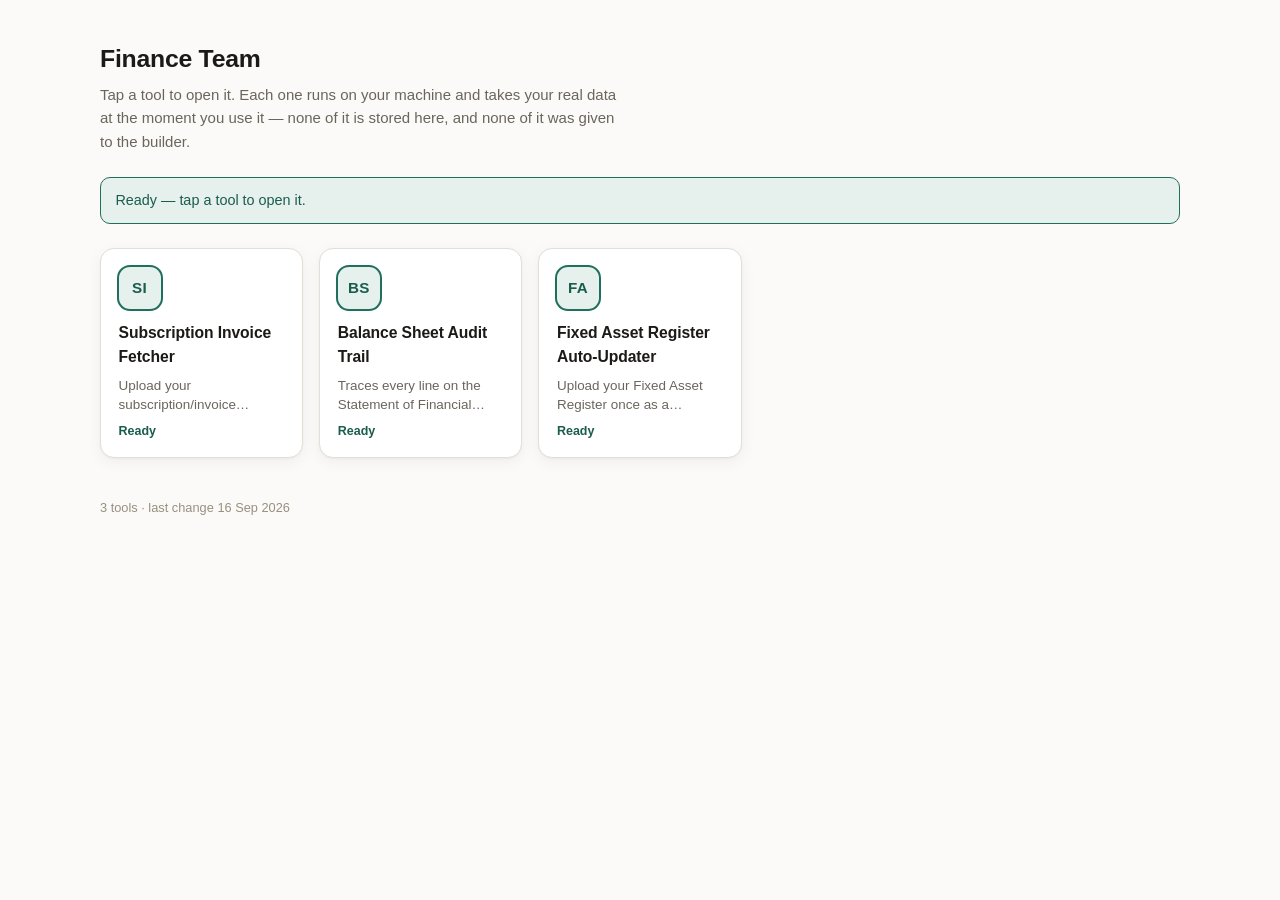
==== commit d64a08f9: "Add single-service gateway with path-prefixed routing for all three tools Each tool hardcoded absolu" ====
--- a/index.html
+++ b/index.html
@@ -108,7 +108,7 @@
     was given to the builder.</p>
   </header>
 
-  <div class="banner" id="banner">Checking whether Orion is running…</div>
+  <div class="banner" id="banner">Ready — tap a tool to open it.</div>
 
   <div class="grid" id="grid">
       <article class="tile" data-slug="subscription-invoice-fetcher" role="button" tabindex="0"
@@ -147,13 +147,13 @@
 
 <script>
 const DATA = {"defaultOrigin": "http://127.0.0.1:8000", "features": [{"assumptions": ["A 'vendor/partner column' is any column whose header contains vendor, partner, or supplier - kept distinct from the enterprise/client/company/customer/organisation keyword group", "Matching is a plain text search of the vendor value (or enterprise value, as fallback) against the email sender, subject, and body - not fuzzy/alias matching", "The progress indicator is a simple text line updated per row via polling, not a graphical progress bar", "All other matching, date, and amount logic is unchanged from the previous version"], "capabilities": ["browser"], "created_at": "2026-09-14T16:27:10.357938+00:00", "expects": ["The invoice breakdown sheet as a .xlsx file, with a header row somewhere in the first 10 rows containing columns for enterprise/department, (ideally) a separate vendor/partner/supplier column, a breakdown/description, an invoice date, and an amount", "A Gmail App Password for the admin inbox to search (generated at Google Account -> Security -> 2-Step Verification -> App Passwords), entered fresh each run"], "gaps": ["No fuzzy/alias matching - a sheet vendor name that doesn't match the wording used in the actual invoice email (e.g. sheet says AWS but the email is from Amazon Web Services) will still show as not found", "Nothing is written back to the uploaded sheet - the enterprise/vendor distinction is used internally only"], "history": [{"at": "2026-09-14T16:27:10.357938+00:00", "build_id": "b_204a1eb1a7", "prompt": "I have attached a template subscription invoice. Across every enterprise there is a breakdown against every break down i want the invoice gotten from the admin email around that date. The feature shall take admin account access and the invoice sheet and get invoices from the gmail against every break down.", "version": 1}, {"at": "2026-09-16T12:03:29.395932+00:00", "build_id": "b_b1c05b7e96", "prompt": "Replace the current Google OAuth sign-in flow (which needs a Cloud Console app, GMAIL_CLIENT_ID/GMAIL_CLIENT_SECRET, and a redirect URI set up in advance) with a plain input field in the tool's own web page instead: an email address field and a Gmail App Password field (the 16-character password anyone can generate themselves from Google Account -> Security -> 2-Step Verification -> App Passwords, no developer setup needed). Use these two values to connect to the admin Gmail inbox over IMAP instead of the Gmail API/OAuth, and search for the invoice emails the same way as before. The app password field must be a masked password input, must never be written to disk or logged, and should only be held in memory for the current run (the user re-enters it each time they run the tool, same as they re-upload the sheet).", "version": 2}, {"at": "2026-09-16T16:50:07.523392+00:00", "build_id": "b_59c4301a2b", "prompt": "Sign-in is rejecting valid app passwords. The likely bug: Google displays the 16-character App Password with spaces every 4 characters for readability (e.g. 'abcd efgh ijkl mnop'), but the real password has no spaces. The current code only strips leading/trailing whitespace from the app_password field, not spaces in the middle, so a copy-pasted password with its original spacing gets sent to Gmail as-is and rejected. Fix: strip ALL whitespace from the app password (not just leading/trailing) before using it to sign in. Also update the on-page help text to mention that spaces in a pasted app password are fine and will be removed automatically.", "version": 3}, {"at": "2026-09-16T17:09:55.355429+00:00", "build_id": "b_4050d77c02", "prompt": "Every row is coming back as Missing Data on a real sheet. The cause: the sheet has a title/section label in row 1 (e.g. '20001  Software Subscriptions - Engineering') and the ACTUAL column headers are in row 2 (Sr No, Voucher Number, Invoice Date, Communication / Breakdown, Partner (Vendor), Debit, Breakup Amounts, Amount in dollars, Enterprise, Test Case (reference only)). The code currently does pd.read_excel(input_path) with no header row detection, so it always treats row 1 as the header \u2014 which is wrong here, so no column ever matches and every row is marked Missing Data. Fix: instead of assuming row 1 is the header, scan the first several rows (e.g. first 10) for the row that actually looks like a header \u2014 the one containing the most recognizable column-name keywords (enterprise/client/company/vendor, breakdown/description/communication, date, amount) \u2014 and use that row as the real header, skipping any title/label rows above it. Keep everything else the same (still uses the 'Enterprise' column for enterprise name, a breakdown/description column, an invoice date column, and an amount column).", "version": 4}, {"at": "2026-09-16T17:38:03.147582+00:00", "build_id": "b_f3e8ec5f04", "prompt": "Zero invoices are being matched even though the real invoice emails are sitting right there in the inbox. Root cause: the sheet has TWO different columns that both currently get treated as one \u2014 Enterprise (an internal department/cost-center label, e.g. Engineering, Admin) and Partner (Vendor) (the actual company that sent the invoice, e.g. Microsoft, Obsidian.md, Zoom). The tool is currently searching Gmail for the Enterprise value (Engineering) as the sender/company name, but Engineering is an internal department name that will never appear in any real invoice email \u2014 the vendor name (Microsoft, Zoom, etc) is what actually appears in the email sender/subject/body, and that value lives in a separate Partner (Vendor) column the tool ignores. Fix: detect a distinct vendor/partner column (keywords like vendor, partner, supplier \u2014 separate from the existing enterprise/client/company keyword group) and use THAT column'\\''s value to match against the email sender/subject/body, not the enterprise/department column. Keep the enterprise/department column for display in the output report as before, just stop using it as the email-matching key. If no separate vendor/partner column exists in a given sheet, fall back to using the enterprise column for matching same as today, so sheets without this distinction still work. Separately: the tool shows a plain '\\''Loading'\\'' message with no progress while it works through all the rows, which can take a while against a large inbox \u2014 add a simple progress indicator (e.g. '\\''Processing row 3 of 24...'\\'') so it does not look stuck.", "version": 5}], "prompt": "Zero invoices are being matched even though the real invoice emails are sitting right there in the inbox. Root cause: the sheet has TWO different columns that both currently get treated as one \u2014 Enterprise (an internal department/cost-center label, e.g. Engineering, Admin) and Partner (Vendor) (the actual company that sent the invoice, e.g. Microsoft, Obsidian.md, Zoom). The tool is currently searching Gmail for the Enterprise value (Engineering) as the sender/company name, but Engineering is an internal department name that will never appear in any real invoice email \u2014 the vendor name (Microsoft, Zoom, etc) is what actually appears in the email sender/subject/body, and that value lives in a separate Partner (Vendor) column the tool ignores. Fix: detect a distinct vendor/partner column (keywords like vendor, partner, supplier \u2014 separate from the existing enterprise/client/company keyword group) and use THAT column'\\''s value to match against the email sender/subject/body, not the enterprise/department column. Keep the enterprise/department column for display in the output report as before, just stop using it as the email-matching key. If no separate vendor/partner column exists in a given sheet, fall back to using the enterprise column for matching same as today, so sheets without this distinction still work. Separately: the tool shows a plain '\\''Loading'\\'' message with no progress while it works through all the rows, which can take a while against a large inbox \u2014 add a simple progress indicator (e.g. '\\''Processing row 3 of 24...'\\'') so it does not look stuck.", "run": {"health_path": "/", "install": ["pip install -r requirements.txt"], "port": 8000, "start": "python -m app.main"}, "slug": "subscription-invoice-fetcher", "summary": "Upload your subscription/invoice breakdown sheet and it searches your Gmail inbox for a matching invoice email for each row, using the vendor/partner name (not the internal department name) to search, and gives you back a report showing which invoices were found, with a live row-by-row progress indicator while it runs.", "system_id": "subscription-invoice-fetcher", "title": "Subscription Invoice Fetcher", "updated_at": "2026-09-16T17:38:03.147582+00:00", "version": 5}, {"assumptions": ["The Excel upload path, its expected file layout, and the reconciliation logic are unchanged from the previous version.", "'Pull from Odoo' reads the standard Accounting module records (account.move, account.move.line, account.account) on the staging instance already connected to this tool via environment variables \u2014 not a custom module.", "Only posted (validated) Odoo journal entries are included; draft/unposted entries are excluded, matching a finalized Excel export.", "One company, one period per Odoo pull; no multi-company consolidation and no period-over-period comparison in a single run.", "The Odoo pull is read-only: nothing is written back to Odoo.", "Odoo doesn't export a formatted Statement of Financial Position, so SOFP 'lines' pulled from Odoo are built by grouping account balances under Odoo's own account_type categories (e.g. Cash and Cash Equivalents, Trade and Other Payables) rather than reproducing your organization's exact statement captions.", "Uploaded workbooks and pulled Odoo data live only in server memory for the running process; restarting the app clears all sessions, and nothing from Odoo is cached between runs."], "capabilities": [], "created_at": "2026-07-30T17:51:16.544197+00:00", "expects": ["Either: the three Excel sheets (.xlsx/.xlsm) \u2014 Statement of Financial Position (SOFP), Trial Balance (TB) and General Ledger (GL) \u2014 in the same layout the tool already expects", "Or: a start and end date for a period to pull directly from the connected staging Odoo instance (requires ODOO_URL/ODOO_DB/ODOO_USERNAME/ODOO_API_KEY to be set on the server; no credentials are entered in the browser)"], "gaps": ["If ODOO_URL/ODOO_DB/ODOO_USERNAME/ODOO_API_KEY aren't set on the server, the 'Pull from Odoo' option will report a clear configuration error and only the Excel upload path will work.", "Note-linked disclosures (separate note sheets referenced by a Note column) are not cross-referenced automatically for either source.", "Sign-convention differences between systems are flagged as a likely mismatch rather than silently corrected."], "history": [{"at": "2026-07-30T17:51:16.544197+00:00", "build_id": "b_49e3ebe32c", "prompt": "Create a generic Balance Sheet Audit Support feature that accepts an uploaded Excel workbook (following the same structure as the provided sample workbook) as input. The workbook will contain at least three sheets: \"SOFP\", \"TB New 2025\", and \"GL New 2025\" (or equivalent configurable sheet names). The feature should automatically read the workbook, identify the Statement of Financial Position (SOFP), Trial Balance (TB), and General Ledger (GL) data, and generate an end-to-end audit trail for every Balance Sheet head. For each SOFP closing balance, identify the relevant TB and GL account(s), derive the closing balance from the underlying GL data, present a detailed breakup showing how the reported balance is composed, reconcile the aggregated GL balance with the reported SOFP balance, and clearly flag any differences, missing mappings, or unreconciled amounts. The output should be a structured audit report that enables Finance and Audit teams to trace every reported Balance Sheet figure back to its supporting ledger accounts and transactions without manually reviewing the entire General Ledger. The implementation should work for any uploaded workbook that follows the same tabular structure as the sample, rather than being hardcoded to a specific file.", "version": 1}, {"at": "2026-07-30T17:58:37.352747+00:00", "build_id": "b_e6db6c7034", "prompt": "when i hover on view transcations/unmap when one of the sofp is expanded its blue over blue and affects readibility can you fix that", "version": 2}, {"at": "2026-07-31T11:00:24.804353+00:00", "build_id": "b_f8fab9505d", "prompt": "dark mode integration", "version": 3}, {"at": "2026-09-02T04:32:26.673681+00:00", "build_id": "b_b82469fa67", "prompt": "in addition to uploading SOFP, TB and GL as Excel files, also add an option pull that data directly from Odoo.", "version": 4}], "prompt": "in addition to uploading SOFP, TB and GL as Excel files, also add an option pull that data directly from Odoo.", "run": {"health_path": "/", "install": ["pip install -r requirements.txt"], "port": 8000, "start": "python main.py"}, "slug": "balance-sheet-audit-trail", "summary": "Traces every line on the Statement of Financial Position back to its supporting Trial Balance accounts and General Ledger transactions, flagging anything that doesn't reconcile. Data can come from an Excel upload (SOFP/TB/GL) or a direct read-only pull from the connected staging Odoo instance for a chosen date range.", "system_id": "balance-sheet-audit-trail", "title": "Balance Sheet Audit Trail", "updated_at": "2026-09-02T04:32:26.673681+00:00", "version": 4}, {"assumptions": ["The baseline FAR's existing tab/column layout is exactly what future updates should match; no new tab, column, or asset class is ever added", "The GL is a flat table with a recognizable header row (not a sectioned ledger export with account names as row headings and no repeated header)", "An invoice matches a GL line by amount + date within a tolerance window, boosted by vendor/reference where present; more than one plausible match is treated as an exception rather than guessed", "The period each run covers is derived automatically from the register's own last recorded closing position through to the latest transaction date found in that run's own files \u2014 never asked of the user", "Only text-based PDFs and plain image files (PNG/JPG/TIFF/BMP) are read automatically via the built-in local OCR engine; scanned PDFs without a text layer are not"], "capabilities": [], "created_at": "2026-08-18T18:51:06.018829+00:00", "expects": ["The current Fixed Asset Register as an Excel workbook (.xlsx/.xlsm), uploaded once as the baseline", "Each period: the new invoices as PDF or image files (including scans/photos), plus the GL covering those same transactions as .xlsx/.xlsm/.xls/.csv (a flat table with a Date, Amount and Account/Classification header row) \u2014 or the same FAR/GL workbook if the GL lives inside it as a sheet"], "gaps": ["Reading a 'sectioned ledger' style register (account-code-and-name row followed by unlabeled purchase rows, no repeated header, running-total rows like 'Initial Balance'/'Subtotal' interspersed) was requested but is not implemented in this version \u2014 the finance user tried an earlier attempt at this and asked to undo it, so the tool still requires the GL to be a flat table with a recognizable header row; a sectioned-ledger register upload will be reported as unrecognized rather than parsed", "Vendor/tax/approval information is not extracted from invoices, and disposals are recognized only from GL narration keywords (disposal, written off, scrap, sold), not from an explicit disposal flag"], "history": [{"at": "2026-08-18T18:51:06.018829+00:00", "build_id": "b_fd56922892", "prompt": "Develop an automated Fixed Asset Register (FAR) Update Feature for our centralized Accounting & Finance Dashboard.\r\n\r\nThe purpose of this feature is to continuously update an existing Fixed Asset Register from its current closing position onwards, without requiring the user to rebuild or manually update the FAR.\r\n\r\nThe user will upload the existing FAR ONCE as the BASELINE. The uploaded FAR is the source of truth for the existing FAR structure and accounting treatment. The feature must inspect the uploaded FAR and automatically understand its existing tabs, asset classes, columns, formatting, depreciation rates, depreciation calculations, schedules, formulas and overall structure. Do not create a new FAR structure or ask the user to define these items separately. Simply preserve and follow the structure already present in the uploaded FAR.\r\n\r\nAfter the baseline FAR has been uploaded, whenever the user wants to update it for a subsequent period/year, the user will provide:\r\n\r\n1. The fixed asset addition invoices for that period/year.\r\n2. The relevant General Ledger (GL) for those transactions.\r\n\r\nThe feature must use the two inputs for different purposes:\r\n\r\n- INVOICES should be used to obtain the detailed information required to update the FAR, including asset description, invoice date, vendor, invoice/reference number, amount and any other relevant information available on the invoice.\r\n- GL should be used primarily for classification and accounting validation, particularly to determine which existing asset-class tab/head the transaction belongs to and to validate the relevant accounting entry.\r\n\r\nThe feature should therefore match and use the invoice and GL together rather than relying on either source alone.\r\n\r\nFor example, if an invoice contains the purchase of a laptop and the corresponding GL identifies the transaction under Computer Equipment, the feature should automatically add the asset to the existing Computer Equipment section/tab of the FAR and populate the relevant information using the invoice.\r\n\r\nThe feature must NOT overwrite or recreate the historical FAR. It should take the existing FAR closing position as the starting point and add/process only the transactions occurring after that position.\r\n\r\nEvery time an update is performed, the feature should automatically:\r\n\r\n- Identify the new fixed asset additions from the provided invoices and GL.\r\n- Match the invoices with the relevant GL transactions.\r\n- Determine the appropriate existing asset class using the GL classification.\r\n- Extract the detailed asset information from the invoices.\r\n- Add the new assets to the appropriate existing FAR tab/listing.\r\n- Follow the exact presentation, columns, formulas and structure already used in the uploaded FAR.\r\n- Continue the existing depreciation schedule for the newly added assets.\r\n- Update the relevant depreciation and carrying amounts within the FAR in the same manner as the existing assets.\r\n- Preserve all previously recorded assets and historical information.\r\n- Avoid duplicating assets or transactions that are already present in the FAR.\r\n\r\nDEPRECIATION RULE:\r\n\r\nFor newly added assets, the month of purchase must be treated as a full month for depreciation purposes.\r\n\r\nIf an asset is purchased at any date during a month, depreciation for the entire month must be charged.\r\n\r\nIf an asset is disposed of during a month, no depreciation should be charged for the month of disposal. Depreciation should therefore stop in the month immediately preceding the disposal month.\r\n\r\nThe depreciation rate, useful life, calculation method and presentation must NOT be separately provided by the user. The feature must identify and follow the rules already present in the uploaded FAR.\r\n\r\nThe same principle applies to all other FAR-related structure and accounting treatment: the uploaded FAR is the reference point and should be followed.\r\n\r\nIf disposal transactions are identifiable from the provided GL/supporting information, update the relevant existing asset rather than treating the disposal as a new addition, and apply the existing FAR's disposal treatment together with the depreciation rule above.\r\n\r\nThe feature must also perform reasonable validation while processing the update. It should identify duplicate transactions, invoices that cannot be matched with the GL, GL transactions that cannot be matched with an invoice, amount mismatches, or transactions that cannot be reliably classified.\r\n\r\nDo not repeatedly ask the user routine accounting or formatting questions. The feature should make these decisions by inspecting the existing FAR and applying the workflow defined above.\r\n\r\nOnly flag an item for user review when the information genuinely cannot be determined from the uploaded FAR, invoices and GL. Such items should be clearly identified as exceptions rather than being guessed or incorrectly incorporated into the FAR.\r\n\r\nThe key workflow is:\r\n\r\nBASELINE FAR \u2192 uploaded once and treated as the master/source of truth.\r\n\r\nSUBSEQUENT PERIOD \u2192 upload invoices + relevant GL \u2192 feature automatically identifies, classifies and adds the new assets \u2192 calculates/updates depreciation \u2192 preserves the existing FAR \u2192 produces the updated FAR.\r\n\r\nFor every future update, the latest updated FAR should become the new starting point, so the user only needs to provide the new period's invoices and GL.\r\n\r\nThe final result must be the SAME FAR updated from its existing closing position onwards, with the new additions and related depreciation incorporated into the appropriate existing sections/tabs, without requiring the user to manually restructure, classify or rebuild the FAR.", "version": 1}, {"at": "2026-08-19T07:08:40.859907+00:00", "build_id": "b_ab25eb7d11", "prompt": "When i upload OCR it says The OCR engine (tesseract) is not installed on this machine, so image invoices cannot be read automatically.", "version": 2}, {"at": "2026-08-19T08:39:10.944496+00:00", "build_id": "b_2d794b6d38", "prompt": "Rather than rejecting the file, it should be smart enough to:\r\n\r\nNotice when a row is just an account name (like \"41501 Computer Equipments\") sitting by itself \u2014 and treat everything below it as belonging to that account, until the next account name shows up.\r\nSkip non-transaction rows like \"Initial Balance\" or subtotal rows \u2014 those aren't individual purchases, they're running totals.\r\nFigure out which column is the date and which is the amount by looking at the actual data in each row (dates look like dates, amounts are numbers), rather than requiring a labeled header that says \"Date\" or \"Amount\" whatever info is missing get it from the invoice", "version": 3}], "prompt": "Rather than rejecting the file, it should be smart enough to:\r\n\r\nNotice when a row is just an account name (like \"41501 Computer Equipments\") sitting by itself \u2014 and treat everything below it as belonging to that account, until the next account name shows up.\r\nSkip non-transaction rows like \"Initial Balance\" or subtotal rows \u2014 those aren't individual purchases, they're running totals.\r\nFigure out which column is the date and which is the amount by looking at the actual data in each row (dates look like dates, amounts are numbers), rather than requiring a labeled header that says \"Date\" or \"Amount\" whatever info is missing get it from the invoice", "run": {"health_path": "/health", "install": ["pip install -r requirements.txt"], "port": 8000, "start": "python app.py"}, "slug": "fixed-asset-register-auto-updater", "summary": "Upload your Fixed Asset Register once as a baseline, then each period upload that period's invoices and GL; the tool files new purchases into the correct existing asset tab, calculates depreciation the same way the register already does, applies disposals to the matching existing row, and lists anything it couldn't confidently resolve for you to handle by hand.", "system_id": "fixed-asset-register-auto-updater", "title": "Fixed Asset Register Auto-Updater", "updated_at": "2026-08-19T08:39:10.944496+00:00", "version": 3}]};
-// Served by Orion -> talk to the same origin. Opened as a file:// copy -> fall
-// back to where Orion normally listens, which its CORS config already allows.
-const ORIGIN = location.protocol.startsWith("http") ? location.origin : DATA.defaultOrigin;
-const api = (path, opts) => fetch(ORIGIN + path, opts);
+// Served by the gateway -> each tool is a permanently-running subprocess
+// reachable at its own path prefix off this same origin (see gateway.py).
+// There's no separate "launch"/"stop" lifecycle here: all three tools are
+// already up as soon as the gateway itself is, so a tile click just
+// navigates to the tool's own mounted path.
 const banner = document.getElementById("banner");
 const grid = document.getElementById("grid");
-let LIVE = false;
 
 const tile = (slug) => grid.querySelector('.tile[data-slug="' + CSS.escape(slug) + '"]');
 const statusEl = (slug) => tile(slug) && tile(slug).querySelector('[data-role="status"]');
@@ -161,122 +161,37 @@
   const el = statusEl(slug);
   if (el) { el.className = "tile-status " + (cls || ""); el.textContent = text; }
 };
-const esc = (s) => String(s).replace(/[&<>"]/g, (c) =>
-  ({ "&": "&amp;", "<": "&lt;", ">": "&gt;", '"': "&quot;" })[c]);
-
-function offline(reason) {
-  LIVE = false;
-  banner.className = "banner";
-  banner.innerHTML =
-    "Orion isn't running, so tools can't be opened from here. Start it with " +
-    "<code>uvicorn app.main:app --reload</code> and open <code>" + esc(ORIGIN) +
-    "/systems</code>." + (reason ? " (" + esc(reason) + ")" : "");
-}
-
-function online() {
-  LIVE = true;
-  banner.className = "banner live";
-  banner.textContent = "Ready — tap a tool to open it.";
-}
-
-function applyRunning(running) {
-  const live = new Map(running.map((r) => [r.slug, r]));
-  for (const f of DATA.features) {
-    const host = tile(f.slug);
-    if (!host) continue;
-    const app = live.get(f.slug);
-    const stopBtn = host.querySelector('[data-act="stop"]');
-    host.classList.toggle("is-up", Boolean(app));
-    if (app) {
-      host.dataset.url = app.url;
-      setStatus(f.slug, "Running", "up");
-      if (stopBtn) stopBtn.hidden = false;
-    } else {
-      delete host.dataset.url;
-      // Leave a message this session put there (an error, "Stopped"); only
-      // clear a stale "Running" badge.
-      const el = statusEl(f.slug);
-      if (el && el.classList.contains("up")) setStatus(f.slug, "");
-      if (stopBtn) stopBtn.hidden = true;
-    }
-  }
-}
-
-async function refresh() {
-  try {
-    const res = await api("/api/systems");
-    if (!res.ok) throw new Error("HTTP " + res.status);
-    const body = await res.json();
-    online();
-    applyRunning(body.running || []);
-  } catch (err) {
-    offline(err.message);
-  }
-}
-
-async function openTool(slug) {
-  const host = tile(slug);
-  if (!host || host.dataset.busy) return;
-
-  // Already running: just bring it to the front, no round trip.
-  if (host.dataset.url) {
-    window.open(host.dataset.url, "_blank", "noopener");
-    return;
-  }
-
-  host.dataset.busy = "1";
-  setStatus(slug, "Starting…", "busy");
-  try {
-    const res = await api("/api/systems/" + encodeURIComponent(slug) + "/launch", {
-      method: "POST",
-    });
-    const body = await res.json();
-    if (!res.ok) throw new Error(body.detail || "failed to start");
-    if (body.url) {
-      host.dataset.url = body.url;
-      host.classList.add("is-up");
-      setStatus(slug, "Running", "up");
-      const stopBtn = host.querySelector('[data-act="stop"]');
-      if (stopBtn) stopBtn.hidden = false;
-      window.open(body.url, "_blank", "noopener");
-    } else {
-      setStatus(slug, body.detail || "Finished", "up");
-    }
-  } catch (err) {
-    setStatus(slug, err.message, "bad");
-  } finally {
-    delete host.dataset.busy;
-  }
-}
-
-async function stopTool(slug) {
-  const host = tile(slug);
-  const stopBtn = host && host.querySelector('[data-act="stop"]');
-  if (stopBtn) stopBtn.disabled = true;
-  try {
-    const res = await api("/api/systems/" + encodeURIComponent(slug) + "/stop", {
-      method: "POST",
-    });
-    if (!res.ok) throw new Error("HTTP " + res.status);
-    delete host.dataset.url;
-    host.classList.remove("is-up");
-    setStatus(slug, "Stopped");
-    if (stopBtn) stopBtn.hidden = true;
-  } catch (err) {
-    setStatus(slug, err.message, "bad");
-  } finally {
-    if (stopBtn) stopBtn.disabled = false;
-  }
-}
+
+function toolUrl(slug) {
+  // Trailing slash matters: each tool's own HTML/JS uses paths relative to
+  // its mount root, so they only resolve correctly once the browser is at
+  // ".../<slug>/" (the gateway redirects the bare prefix there too).
+  return "/" + slug + "/";
+}
+
+function openTool(slug) {
+  window.open(toolUrl(slug), "_blank", "noopener");
+}
+
+for (const f of DATA.features) {
+  const host = tile(f.slug);
+  if (!host) continue;
+  host.classList.add("is-up");
+  setStatus(f.slug, "Ready", "up");
+  // Stopping a tool doesn't make sense under the gateway (it's a shared,
+  // always-on subprocess, not a per-user session) — keep the control hidden.
+  const stopBtn = host.querySelector('[data-act="stop"]');
+  if (stopBtn) stopBtn.hidden = true;
+}
+
+banner.className = "banner live";
+banner.textContent = "Ready — tap a tool to open it.";
 
 grid.addEventListener("click", (event) => {
   const host = event.target.closest(".tile");
   if (!host || host.classList.contains("tile-idle")) return;
-  // The Stop control sits inside the tile, so it has to claim the click before
-  // the tile's own handler treats it as "open me".
   if (event.target.closest('[data-act="stop"]')) {
     event.stopPropagation();
-    stopTool(host.dataset.slug);
     return;
   }
   openTool(host.dataset.slug);
@@ -289,9 +204,6 @@
   event.preventDefault();
   openTool(host.dataset.slug);
 });
-
-refresh();
-setInterval(refresh, 15000);
 </script>
 </body>
 </html>
